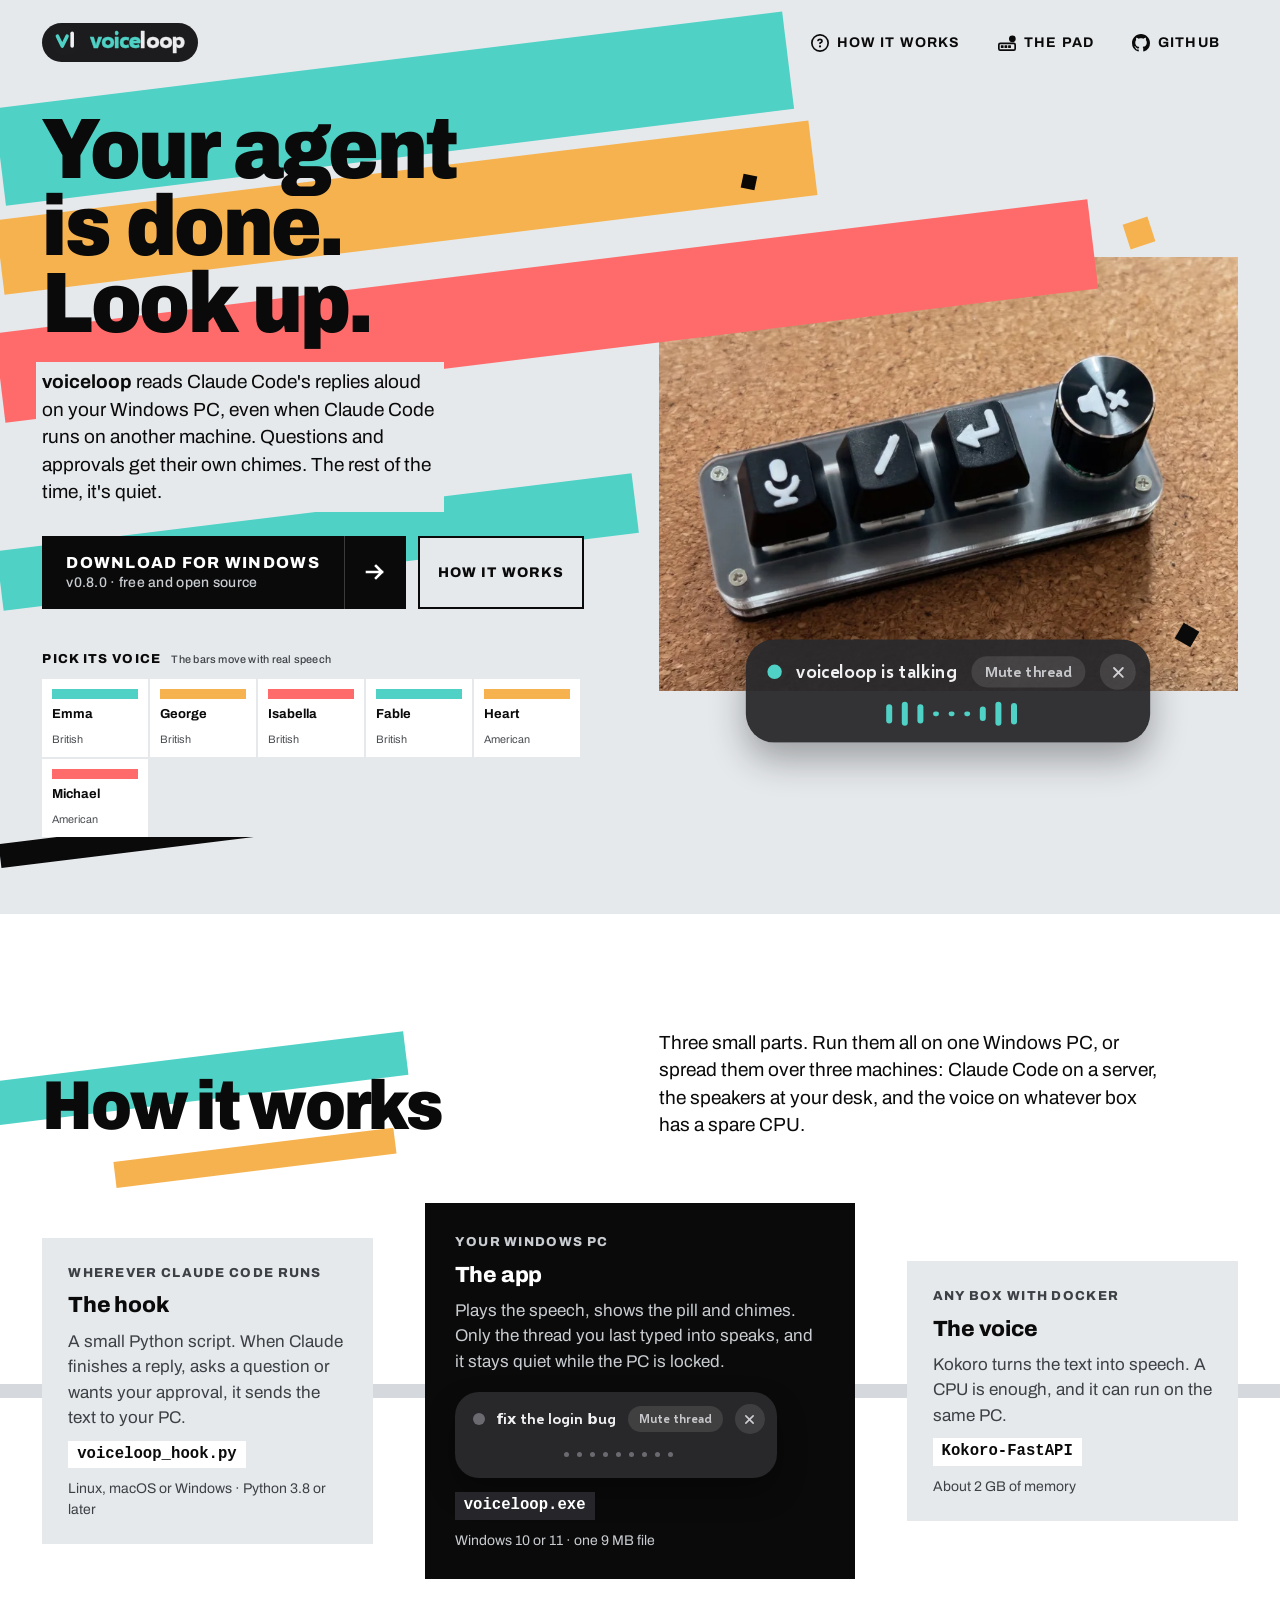
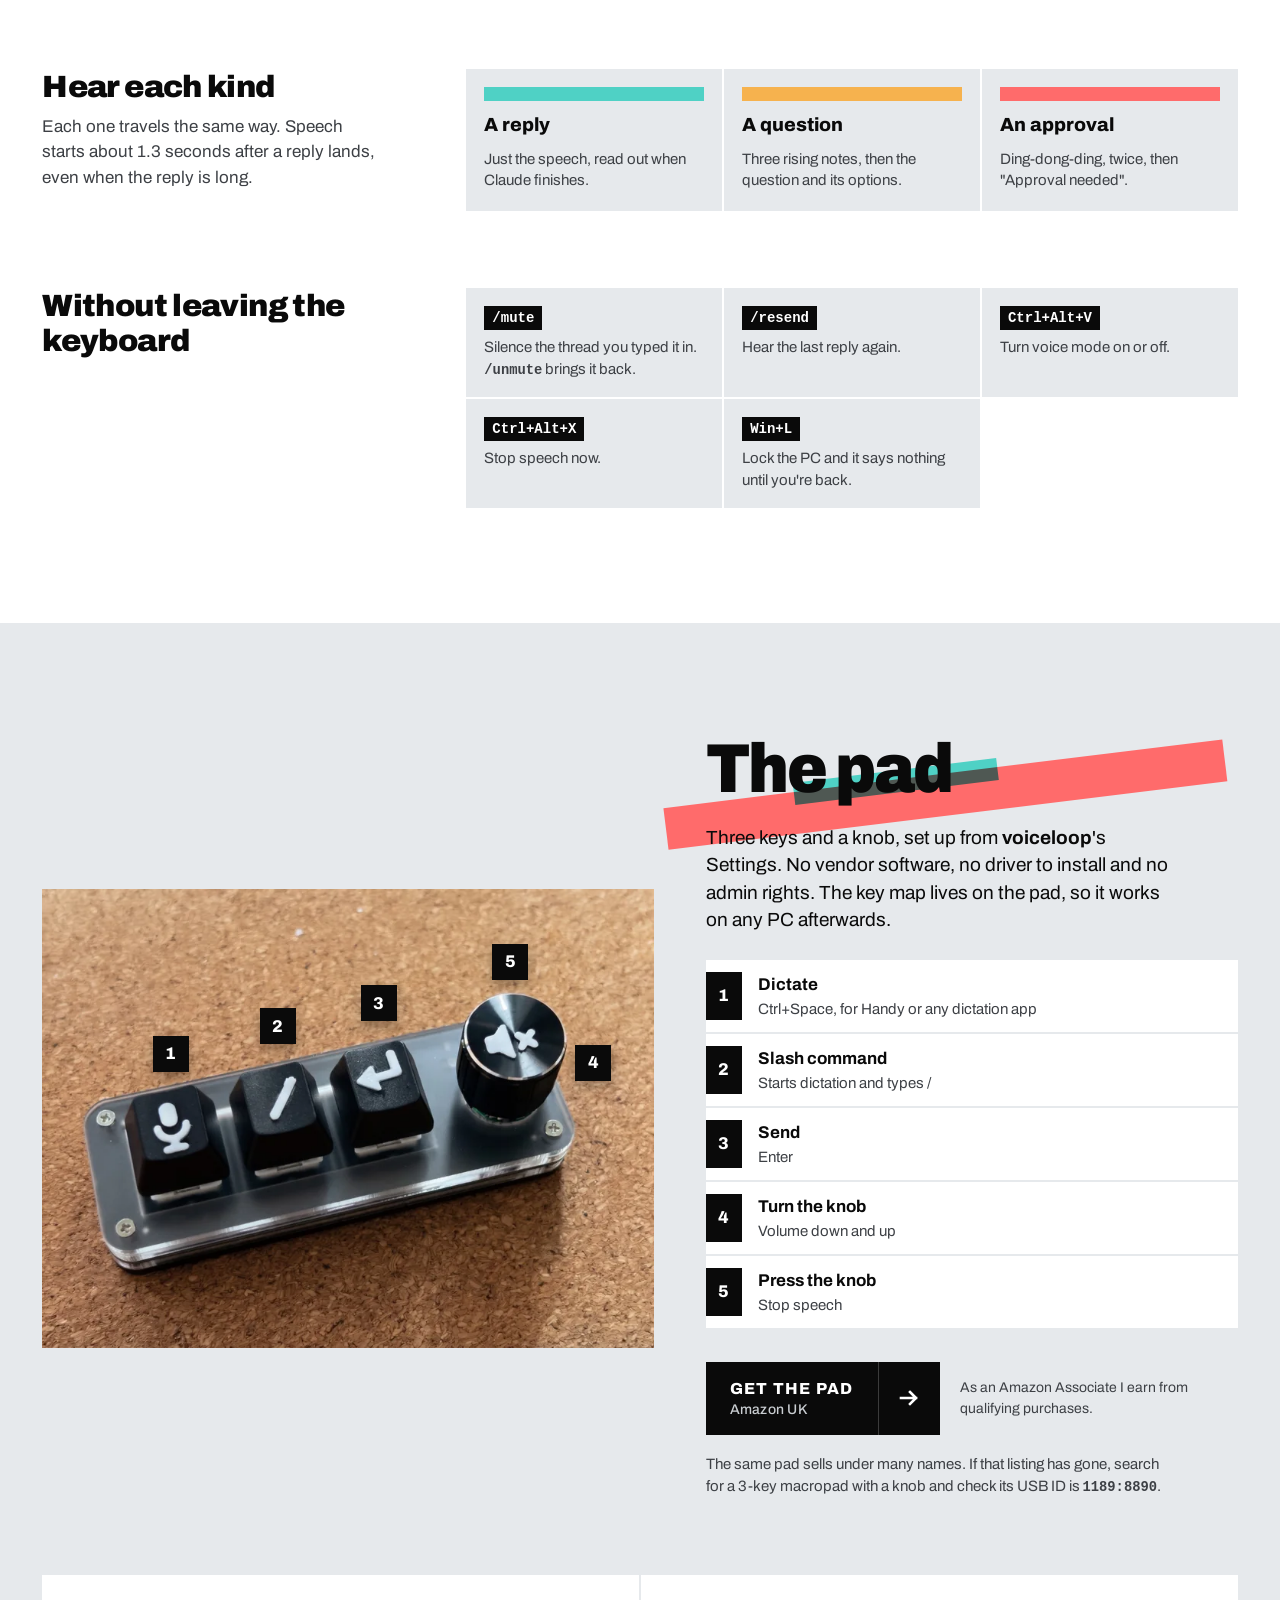
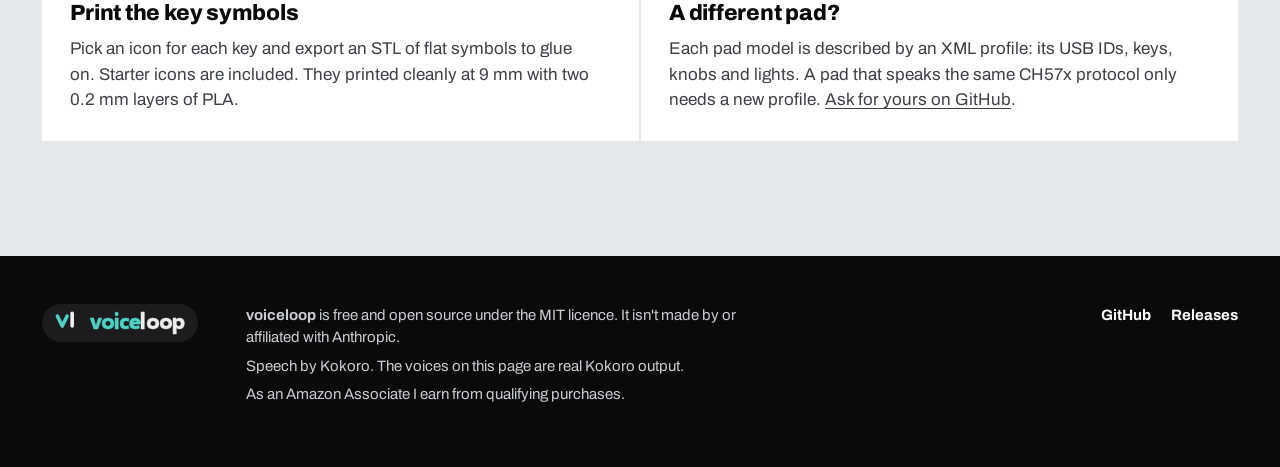
==== site/index.html @ 160e7c33 "feat(site): pill hovers and icons on the nav links Hovering a nav link turns it into the lockup's da" ====
<!doctype html>
<html lang="en-GB">
<head>
<meta charset="utf-8">
<meta name="viewport" content="width=device-width, initial-scale=1">
<title>voiceloop: hear Claude Code's replies on your Windows PC</title>
<meta name="description" content="voiceloop reads Claude Code's replies aloud on your Windows PC, even when Claude Code runs on another machine. Free and open source.">
<link rel="icon" type="image/svg+xml" href="assets/img/favicon.svg">
<link rel="preload" href="assets/fonts/archivo.woff2" as="font" type="font/woff2" crossorigin>
<link rel="stylesheet" href="assets/site.css">
</head>
<body>
<main>
  <div class="stage">
    <header class="top">
      <a class="lockup on-plate" href="#" aria-label="voiceloop home"><svg class="vl-mark" viewBox="0 0 100 100" aria-hidden="true"><circle cx="50" cy="50" r="49.5" fill="#1d1d1f"/><path d="M24 36 39.5 68 55 36" fill="none" stroke="#4fd1c5" stroke-width="11.5" stroke-linecap="round" stroke-linejoin="round"/><path d="M71.5 27V68" fill="none" stroke="#f2f2f4" stroke-width="11.5" stroke-linecap="round"/></svg><b class="vl-word">voice<span>loop</span></b></a>
      <nav aria-label="Main">
        <a href="#how" style="--hc:var(--amber)"><svg viewBox="0 0 16 16" aria-hidden="true"><path d="M0 8a8 8 0 1 1 16 0A8 8 0 0 1 0 8Zm8-6.5a6.5 6.5 0 1 0 0 13 6.5 6.5 0 0 0 0-13ZM6.92 6.085h.001a.749.749 0 1 1-1.342-.67c.169-.339.436-.701.849-.977C6.845 4.16 7.369 4 8 4a2.756 2.756 0 0 1 1.637.525c.503.377.863.965.863 1.725 0 .448-.115.83-.329 1.15-.205.307-.47.513-.692.662-.109.072-.22.138-.313.195l-.006.004a6.24 6.24 0 0 0-.26.16.952.952 0 0 0-.276.245.75.75 0 0 1-1.248-.832c.184-.264.42-.489.692-.661.103-.067.207-.132.313-.195l.007-.004c.1-.061.182-.11.258-.161a.969.969 0 0 0 .277-.245C8.96 6.514 9 6.427 9 6.25a.612.612 0 0 0-.262-.525A1.27 1.27 0 0 0 8 5.5c-.369 0-.595.09-.74.187a1.01 1.01 0 0 0-.34.398ZM9 11a1 1 0 1 1-2 0 1 1 0 0 1 2 0Z"/></svg>How it works</a>
        <a href="#pad" style="--hc:var(--coral)"><svg viewBox="0 0 16 16" aria-hidden="true"><path fill-rule="evenodd" d="M2 7.5h12a2 2 0 0 1 2 2v3.5a2 2 0 0 1-2 2H2a2 2 0 0 1-2-2V9.5a2 2 0 0 1 2-2Zm0 1.5a.5.5 0 0 0-.5.5v3.5a.5.5 0 0 0 .5.5h12a.5.5 0 0 0 .5-.5V9.5A.5.5 0 0 0 14 9Z"/><rect x="2.5" y="10" width="2.5" height="2.5" rx=".5"/><rect x="5.75" y="10" width="2.5" height="2.5" rx=".5"/><rect x="9" y="10" width="2.5" height="2.5" rx=".5"/><circle cx="12.75" cy="4.25" r="3"/></svg>The pad</a>
        <a href="https://github.com/Tombo1001/voiceloop"><svg viewBox="0 0 16 16" aria-hidden="true"><path d="M8 0c4.42 0 8 3.58 8 8a8.013 8.013 0 0 1-5.45 7.59c-.4.08-.55-.17-.55-.38 0-.27.01-1.13.01-2.2 0-.75-.25-1.23-.54-1.48 1.78-.2 3.65-.88 3.65-3.95 0-.88-.31-1.59-.82-2.15.08-.2.36-1.02-.08-2.12 0 0-.67-.22-2.2.82-.64-.18-1.32-.27-2-.27-.68 0-1.36.09-2 .27-1.53-1.03-2.2-.82-2.2-.82-.44 1.1-.16 1.92-.08 2.12-.51.56-.82 1.28-.82 2.15 0 3.06 1.86 3.75 3.64 3.95-.23.2-.44.55-.51 1.07-.46.21-1.61.55-2.33-.66-.15-.24-.6-.83-1.23-.82-.67.01-.27.38.01.53.34.19.73.9.82 1.13.16.45.68 1.31 2.69.94 0 .67.01 1.3.01 1.49 0 .21-.15.45-.55.38A7.995 7.995 0 0 1 0 8c0-4.42 3.58-8 8-8Z"/></svg>GitHub</a>
      </nav>
    </header>

    <div class="hero">
      <div class="bars" id="bars" aria-hidden="true"></div>
      <section class="copy" aria-labelledby="hero-h">
        <h1 id="hero-h"><span>Your agent</span><span>is done.</span><span>Look up.</span></h1>
        <p><b>voiceloop</b> reads Claude Code's replies aloud on your Windows PC, even when Claude Code runs on another machine. Questions and approvals get their own chimes. The rest of the time, it's quiet.</p>
        <div class="ctas">
          <a class="do" href="https://github.com/Tombo1001/voiceloop/releases/latest"><span>Download for Windows<small>v0.8.0 · free and open source</small></span><i><svg viewBox="0 0 22 22" aria-hidden="true"><path d="M3 11h15m-6-6 6 6-6 6" fill="none" stroke="#fff" stroke-width="2.6" stroke-linecap="square"/></svg></i></a>
          <a class="ghost" href="#how">How it works</a>
        </div>
        <div class="voices" role="group" aria-labelledby="voices-h"><span id="voices-h">Pick its voice<small>The bars move with real speech</small></span><div class="voice-list" id="voice-list"></div></div>
      </section>
      <figure class="shot">
        <picture>
          <source type="image/webp" srcset="assets/img/pad-800.webp 800w, assets/img/pad-1200.webp 1200w, assets/img/pad-1600.webp 1600w" sizes="(max-width: 900px) 100vw, 50vw">
          <img src="assets/img/pad-1200.jpg" srcset="assets/img/pad-800.jpg 800w, assets/img/pad-1200.jpg 1200w, assets/img/pad-1600.jpg 1600w" sizes="(max-width: 900px) 100vw, 50vw" width="1200" height="900" alt="The 3-key macropad with a knob, with 3D-printed symbols for dictate, slash command, send and mute, on a cork desk mat">
        </picture>
        <div class="vlpill" data-who="hero" role="group" aria-label="The voiceloop pill, as it shows on your screen while it speaks">
          <div class="r1"><span class="dot"></span><span class="name">voiceloop is talking</span><button class="mute" type="button">Mute thread</button><button class="x" type="button" aria-label="Stop speech"><svg viewBox="0 0 12 12" aria-hidden="true"><path d="M2 2l8 8M10 2l-8 8" fill="none" stroke="currentColor" stroke-width="1.7" stroke-linecap="round"/></svg></button></div>
          <div class="pbars" aria-hidden="true"><i></i><i></i><i></i><i></i><i></i><i></i><i></i><i></i><i></i></div>
        </div>
      </figure>
    </div>
  </div>

  <section class="sec how" id="how" aria-labelledby="how-h">
    <div class="sec-bars" aria-hidden="true"><i style="--c:var(--teal);--w:34%;--h:44px;left:-2%;top:13%"></i><i style="--c:var(--amber);--w:22%;--h:26px;left:9%;top:19%"></i></div>
    <div class="wrap">
      <header class="sec-head">
        <h2 id="how-h">How it works</h2>
        <p>Three small parts. Run them all on one Windows PC, or spread them over three machines: Claude Code on a server, the speakers at your desk, and the voice on whatever box has a spare CPU.</p>
      </header>

      <ol class="chain">
        <span class="wire" aria-hidden="true"></span>
        <li class="node">
          <span class="label where">Wherever Claude Code runs</span>
          <h3>The hook</h3>
          <p>A small Python script. When Claude finishes a reply, asks a question or wants your approval, it sends the text to your PC.</p>
          <code>voiceloop_hook.py</code>
          <span class="meta">Linux, macOS or Windows · Python 3.8 or later</span>
        </li>
        <li class="node node-main">
          <span class="label where">Your Windows PC</span>
          <h3>The app</h3>
          <p>Plays the speech, shows the pill and chimes. Only the thread you last typed into speaks, and it stays quiet while the PC is locked.</p>
          <div class="vlpill idle" data-who="how" data-idle="off" role="group" aria-label="The pill for the demo below">
            <div class="r1"><span class="dot"></span><span class="name">fix the login bug</span><button class="mute" type="button">Mute thread</button><button class="x" type="button" aria-label="Stop speech"><svg viewBox="0 0 12 12" aria-hidden="true"><path d="M2 2l8 8M10 2l-8 8" fill="none" stroke="currentColor" stroke-width="1.7" stroke-linecap="round"/></svg></button></div>
            <div class="pbars" aria-hidden="true"><i></i><i></i><i></i><i></i><i></i><i></i><i></i><i></i><i></i></div>
          </div>
          <code>voiceloop.exe</code>
          <span class="meta">Windows 10 or 11 · one 9 MB file</span>
        </li>
        <li class="node">
          <span class="label where">Any box with Docker</span>
          <h3>The voice</h3>
          <p>Kokoro turns the text into speech. A CPU is enough, and it can run on the same PC.</p>
          <code>Kokoro-FastAPI</code>
          <span class="meta">About 2 GB of memory</span>
        </li>
        <span class="packet" aria-hidden="true"></span>
      </ol>

      <div class="try">
        <div>
          <h3>Hear each kind</h3>
          <p>Each one travels the same way. Speech starts about 1.3 seconds after a reply lands, even when the reply is long.</p>
        </div>
        <div class="kinds" role="group" aria-label="Send an example">
          <button type="button" data-kind="reply" style="--c:var(--teal)"><i></i><b>A reply</b><span>Just the speech, read out when Claude finishes.</span></button>
          <button type="button" data-kind="question" style="--c:var(--amber)"><i></i><b>A question</b><span>Three rising notes, then the question and its options.</span></button>
          <button type="button" data-kind="approval" style="--c:var(--coral)"><i></i><b>An approval</b><span>Ding-dong-ding, twice, then "Approval needed".</span></button>
        </div>
      </div>

      <div class="cmds">
        <h3>Without leaving the keyboard</h3>
        <dl>
          <div><dt><code>/mute</code></dt><dd>Silence the thread you typed it in. <code>/unmute</code> brings it back.</dd></div>
          <div><dt><code>/resend</code></dt><dd>Hear the last reply again.</dd></div>
          <div><dt><kbd>Ctrl+Alt+V</kbd></dt><dd>Turn voice mode on or off.</dd></div>
          <div><dt><kbd>Ctrl+Alt+X</kbd></dt><dd>Stop speech now.</dd></div>
          <div><dt><kbd>Win+L</kbd></dt><dd>Lock the PC and it says nothing until you're back.</dd></div>
        </dl>
      </div>
    </div>
  </section>

  <section class="sec pad" id="pad" aria-labelledby="pad-h">
    <div class="sec-bars" aria-hidden="true"><i style="--c:var(--coral);--w:44%;--h:42px;left:52%;top:15%"></i><i style="--c:var(--teal);--w:16%;--h:22px;left:62%;top:13%"></i></div>
    <div class="wrap">
      <div class="pad-grid">
        <figure class="pad-shot">
          <picture>
            <source type="image/webp" srcset="assets/img/pad-800.webp 800w, assets/img/pad-1200.webp 1200w, assets/img/pad-1600.webp 1600w" sizes="(max-width: 900px) 100vw, 55vw">
            <img src="assets/img/pad-1200.jpg" srcset="assets/img/pad-800.jpg 800w, assets/img/pad-1200.jpg 1200w, assets/img/pad-1600.jpg 1600w" sizes="(max-width: 900px) 100vw, 55vw" width="1200" height="900" loading="lazy" alt="The macropad: a dictate key, a slash key, a send key and a knob">
          </picture>
          <span class="pin" data-k="1" style="--x:21%;--y:36%" aria-hidden="true">1</span>
          <span class="pin" data-k="2" style="--x:38.5%;--y:30%" aria-hidden="true">2</span>
          <span class="pin" data-k="3" style="--x:55%;--y:25%" aria-hidden="true">3</span>
          <span class="pin" data-k="4" style="--x:90%;--y:38%" aria-hidden="true">4</span>
          <span class="pin" data-k="5" style="--x:76.5%;--y:16%" aria-hidden="true">5</span>
        </figure>
        <div class="pad-copy">
          <h2 id="pad-h">The pad</h2>
          <p class="lead">Three keys and a knob, set up from <b>voiceloop</b>'s Settings. No vendor software, no driver to install and no admin rights. The key map lives on the pad, so it works on any PC afterwards.</p>
          <ol class="keys">
            <li data-k="1" tabindex="0"><span>1</span><div><b>Dictate</b><small>Ctrl+Space, for Handy or any dictation app</small></div></li>
            <li data-k="2" tabindex="0"><span>2</span><div><b>Slash command</b><small>Starts dictation and types /</small></div></li>
            <li data-k="3" tabindex="0"><span>3</span><div><b>Send</b><small>Enter</small></div></li>
            <li data-k="4" tabindex="0"><span>4</span><div><b>Turn the knob</b><small>Volume down and up</small></div></li>
            <li data-k="5" tabindex="0"><span>5</span><div><b>Press the knob</b><small>Stop speech</small></div></li>
          </ol>
          <div class="buy">
            <a class="do" href="https://link.amazon/B0bSXFqie" rel="sponsored noopener"><span>Get the pad<small>Amazon UK</small></span><i><svg viewBox="0 0 22 22" aria-hidden="true"><path d="M3 11h15m-6-6 6 6-6 6" fill="none" stroke="#fff" stroke-width="2.6" stroke-linecap="square"/></svg></i></a>
            <p class="disclose">As an Amazon Associate I earn from qualifying purchases.</p>
          </div>
          <p class="pad-notes">The same pad sells under many names. If that listing has gone, search for a 3-key macropad with a knob and check its USB ID is <code>1189:8890</code>.</p>
        </div>
      </div>
      <div class="pad-more">
        <div>
          <h3>Print the key symbols</h3>
          <p>Pick an icon for each key and export an STL of flat symbols to glue on. Starter icons are included. They printed cleanly at 9 mm with two 0.2 mm layers of PLA.</p>
        </div>
        <div>
          <h3>A different pad?</h3>
          <p>Each pad model is described by an XML profile: its USB IDs, keys, knobs and lights. A pad that speaks the same CH57x protocol only needs a new profile. <a href="https://github.com/Tombo1001/voiceloop/issues/new?template=pad-support.yml">Ask for yours on GitHub</a>.</p>
        </div>
      </div>
    </div>
  </section>
</main>

<footer class="foot">
  <div class="wrap">
    <a class="lockup on-plate" href="#" aria-label="voiceloop home"><svg class="vl-mark" viewBox="0 0 100 100" aria-hidden="true"><circle cx="50" cy="50" r="49.5" fill="#1d1d1f"/><path d="M24 36 39.5 68 55 36" fill="none" stroke="#4fd1c5" stroke-width="11.5" stroke-linecap="round" stroke-linejoin="round"/><path d="M71.5 27V68" fill="none" stroke="#f2f2f4" stroke-width="11.5" stroke-linecap="round"/></svg><b class="vl-word">voice<span>loop</span></b></a>
    <div>
      <p><b>voiceloop</b> is free and open source under the MIT licence. It isn't made by or affiliated with Anthropic.</p>
      <p>Speech by Kokoro. The voices on this page are real Kokoro output.</p>
      <p>As an Amazon Associate I earn from qualifying purchases.</p>
    </div>
    <nav aria-label="Footer"><a href="https://github.com/Tombo1001/voiceloop">GitHub</a><a href="https://github.com/Tombo1001/voiceloop/releases">Releases</a></nav>
  </div>
</footer>
<script src="assets/site.js"></script>
</body>
</html>
---- site/assets/site.css ----
/* voiceloop.dev. One world: the pill's speech bars, blown up over real desk photography. */

@font-face { font-family: "Archivo"; src: url(fonts/archivo.woff2) format("woff2"); font-weight: 100 900; font-stretch: 62% 125%; font-display: swap; }
/* Renamed subsets of Microsoft's Selawik (SIL OFL 1.1), standing in for the app's Segoe UI. */
@font-face { font-family: "VL Wordmark"; src: url(fonts/vl-wordmark.woff2) format("woff2"); font-weight: 700; font-display: block; }
@font-face { font-family: "VL Pill"; src: url(fonts/vl-pill.woff2) format("woff2"); font-weight: 600; font-display: block; }

:root {
  --grey: #e6e9ec; --grey-d: #d5d9de; --ink: #0a0a0a; --ink-2: #3d4045; --white: #fff;
  --teal: #4fd1c5; --amber: #f6b24e; --coral: #ff6b6b;
  --gutter: clamp(16px, 3.3vw, 48px); --max: 1680px;
}
* { box-sizing: border-box; }
html { background: var(--grey); scroll-behavior: smooth; }
@media (prefers-reduced-motion: reduce) { html { scroll-behavior: auto; } }
body { margin: 0; color: var(--ink); font: 400 17px/1.5 "Archivo", system-ui, sans-serif; overflow-x: hidden; }
::selection { background: var(--teal); color: var(--ink); }
:focus-visible { outline: 3px solid var(--ink); outline-offset: 3px; }
a { color: inherit; text-underline-offset: .2em; }
b, strong { font-weight: 700; }
code, kbd { font: 600 .92em/1 ui-monospace, "Cascadia Mono", "SF Mono", Consolas, monospace; }
.wrap { width: 100%; max-width: var(--max); margin: 0 auto; padding: 0 var(--gutter); }
.sr { position: absolute; width: 1px; height: 1px; overflow: hidden; clip: rect(0 0 0 0); white-space: nowrap; }

/* The app's lockup: dark vl badge, "voice" in teal, "loop" in light grey */
.lockup { --lk: 27px; display: inline-flex; align-items: center; gap: .37em; text-decoration: none; white-space: nowrap;
  font: 700 var(--lk)/1 "VL Wordmark", "Segoe UI Variable Display", "Segoe UI", sans-serif; letter-spacing: -0.037em;
  color: #4fd1c5; -webkit-text-stroke: .018em currentColor; }
.lockup .vl-mark { width: 1.41em; height: 1.41em; flex: none; }
.lockup .vl-word span { color: #ececee; }
/* Padding set from the measured ink: the badge circle vanishes on the pill. */
.lockup.on-plate { padding: .06em .64em .28em .37em; border-radius: 999px; background: #1c1c1e; }

/* Buttons: a hard black block for the main action, an outline block for the rest */
.do { display: inline-flex; align-items: stretch; text-decoration: none; background: var(--ink); color: var(--white); }
.do span { padding: 18px 24px; font-weight: 800; font-size: 16px; letter-spacing: .08em; text-transform: uppercase; line-height: 1.1; }
.do span small { display: block; margin-top: 4px; font-weight: 500; letter-spacing: .02em; text-transform: none; font-size: 14px; color: #c9cdd1; }
.do i { width: 62px; display: grid; place-items: center; border-left: 1px solid #ffffff33; transition: background .15s; }
.do i svg { width: 22px; height: 22px; }
.do:hover i { background: var(--teal); }
.do:hover i svg path { stroke: var(--ink); }
.ghost { display: inline-flex; align-items: center; padding: 0 18px; border: 2px solid var(--ink); text-decoration: none; font-weight: 800; font-size: 14px; letter-spacing: .08em; text-transform: uppercase; background: var(--grey); }
.ghost:hover { background: var(--ink); color: var(--white); }

/* Header */
.stage { position: relative; overflow: hidden; isolation: isolate; min-height: 100svh; display: flex; flex-direction: column; padding-bottom: clamp(48px, 6vw, 96px); }
.top { position: relative; z-index: 5; display: flex; align-items: center; justify-content: space-between; width: 100%; max-width: var(--max); margin: 0 auto; padding: 22px var(--gutter); }
.top .lockup { --lk: 22px; }
.top nav { display: flex; gap: 2px; }
.top nav a { display: inline-flex; align-items: center; gap: 8px; padding: 10px 18px; border-radius: 999px; text-decoration: none; font-size: 14px; font-weight: 700; letter-spacing: .08em; text-transform: uppercase; transition: background .15s, color .15s; }
.top nav a svg { width: 18px; height: 18px; fill: currentColor; }
/* Hover and focus take the lockup pill: the app's dark surface with the teal of "voice". */
.top nav a:hover, .top nav a:focus-visible { background: #1c1c1e; color: var(--hc, var(--teal)); outline: none; }

/* Hero: one box; the bars are placed in percentages of it */
.hero { position: relative; display: grid; grid-template-columns: minmax(0, 1fr) minmax(0, 1fr); align-items: center; gap: clamp(24px, 3vw, 56px);
  width: 100%; max-width: var(--max); margin: auto; padding: clamp(8px, 2vw, 32px) var(--gutter) 0; }
.bars { --to: 0%; --tk: 1; --hk: 1; position: absolute; z-index: 2; top: 0; bottom: 0; left: calc((100% - 100vw) / 2); right: 0; pointer-events: none; }
.bar { position: absolute; left: 0; top: calc(var(--to) + var(--t) * var(--tk)); height: calc(var(--h) * var(--hk)); width: var(--w); background: var(--c);
  mix-blend-mode: multiply; transform-origin: 0 50%; transform: rotate(var(--r)) scaleX(var(--s, 1)); transition: transform .09s linear; }
.mark { position: absolute; background: var(--c); width: var(--w); height: var(--h); transform: rotate(var(--r)); mix-blend-mode: multiply; transition: transform .6s cubic-bezier(.2, .8, .2, 1); }
.copy { position: relative; z-index: 4; }
h1 { margin: 0 0 26px; font-weight: 900; font-size: clamp(56px, 6.7vw, 96px); line-height: .9; letter-spacing: -0.03em; word-spacing: .06em; font-stretch: 88%; text-wrap: balance; }
h1 span { display: block; }
.copy > p { max-width: 36ch; margin: 0 0 30px; font-size: 19px; line-height: 1.45; background: var(--grey); box-shadow: 0 0 0 6px var(--grey); }
.ctas { display: flex; gap: 12px; flex-wrap: wrap; }
.voices { margin-top: 36px; }
.voices > span { display: inline-block; margin-bottom: 10px; font-size: 13px; font-weight: 800; letter-spacing: .1em; text-transform: uppercase; background: var(--grey); box-shadow: 0 0 0 5px var(--grey); }
.voices > span small { margin-left: 10px; font-weight: 500; letter-spacing: .02em; text-transform: none; color: var(--ink-2); }
.voice-list { display: flex; flex-wrap: wrap; gap: 2px; width: fit-content; background: var(--grey); }
.voice-list button { all: unset; cursor: pointer; display: grid; gap: 6px; width: 86px; padding: 10px; background: var(--white); font-size: 13px; font-weight: 700; }
.voice-list button i { height: 10px; background: var(--c); }
.voice-list button small { font-weight: 400; color: #4a4d52; }
.voice-list button[aria-pressed="true"] { background: var(--ink); color: var(--white); }
.voice-list button[aria-pressed="true"] small { color: #c9cdd1; }
.voice-list button:focus-visible { outline: 3px solid var(--ink); }
.shot { position: relative; margin: 0; }
.shot img { position: relative; z-index: 1; display: block; width: 100%; height: auto; aspect-ratio: 4 / 3; object-fit: cover; }

/* The on-screen pill, ported from the Settings preview (listener/ui.html .pill.two) */
.vlpill { --pc: var(--teal); --ps: 1.2; display: flex; flex-direction: column; width: max-content; height: 86px; padding: 0 12px 0 18px; border-radius: 24px;
  background: rgba(42, 42, 44, .95); box-shadow: 0 14px 30px rgba(0, 0, 0, .32); font-family: "VL Pill", "Segoe UI", system-ui, sans-serif; }
.shot .vlpill { position: absolute; z-index: 6; left: 50%; bottom: 0; transform: translate(-50%, 50%) scale(var(--ps)); }
.vlpill .r1 { display: flex; align-items: center; height: 54px; gap: 12px; }
.vlpill .dot { width: 12px; height: 12px; flex: none; border-radius: 50%; background: var(--pc); transition: background .2s; }
.vlpill .name { color: #f0f0f2; font-weight: 600; font-size: 14.5px; white-space: nowrap; }
.vlpill .mute { all: unset; cursor: pointer; flex: none; height: 26px; padding: 0 11px; border-radius: 99px; background: rgba(255, 255, 255, .11); color: #c8c8cc; font: 600 12px/26px "VL Pill", "Segoe UI", system-ui, sans-serif; }
.vlpill .x { all: unset; cursor: pointer; flex: none; width: 30px; height: 30px; border-radius: 50%; background: rgba(255, 255, 255, .11); color: #d0d0d4; display: grid; place-items: center; }
.vlpill .x svg { width: 11px; height: 11px; }
.vlpill .mute:hover, .vlpill .x:hover { background: rgba(255, 255, 255, .2); }
.vlpill .mute:focus-visible, .vlpill .x:focus-visible { outline: 2px solid var(--teal); outline-offset: 2px; }
.vlpill .pbars { display: flex; gap: 8.5px; align-items: center; justify-content: center; height: 28px; margin-top: -6px; }
.vlpill .pbars i { width: 4.5px; height: 4.5px; border-radius: 9px; background: var(--pc); transition: background .2s; }
.vlpill.muted .dot, .vlpill.muted .pbars i { background: #6a6a70; }

/* Section heads */
.sec { position: relative; overflow: hidden; isolation: isolate; padding: clamp(72px, 9vw, 140px) 0; }
.sec-head { display: grid; grid-template-columns: minmax(0, 1fr) minmax(0, 1fr); gap: clamp(24px, 3vw, 56px); align-items: end; margin-bottom: clamp(40px, 5vw, 72px); }
h2 { margin: 0; font-weight: 900; font-size: clamp(44px, 5.4vw, 80px); line-height: .92; letter-spacing: -0.03em; font-stretch: 88%; text-wrap: balance; }
.sec-head p { margin: 0; max-width: 46ch; font-size: 19px; line-height: 1.45; }
h3 { margin: 0; font-weight: 800; font-size: 22px; line-height: 1.15; letter-spacing: -0.01em; }
.label { font-size: 13px; font-weight: 800; letter-spacing: .1em; text-transform: uppercase; }
.sec-bars { position: absolute; inset: 0; z-index: -1; pointer-events: none; }
.sec-bars i { position: absolute; height: var(--h); width: var(--w); background: var(--c); mix-blend-mode: multiply; transform: rotate(-7deg); transform-origin: 0 50%; }

/* How it works */
.how { background: var(--white); }
.chain { position: relative; list-style: none; margin: 0; padding: 0; display: grid; grid-template-columns: minmax(0, 1fr) minmax(0, 1.3fr) minmax(0, 1fr); gap: clamp(28px, 4vw, 72px); align-items: center; }
.wire { position: absolute; z-index: 0; left: -100vw; right: -100vw; top: 50%; height: 14px; margin-top: -7px; background: var(--grey-d); }
.packet { position: absolute; z-index: 0; left: 0; top: 0; width: 64px; height: 14px; margin: -7px 0 0 -32px; background: var(--c, var(--teal)); opacity: 0; pointer-events: none; }
.node { position: relative; z-index: 1; display: flex; flex-direction: column; gap: 10px; padding: 26px 26px 24px; background: var(--grey); transition: box-shadow .25s, transform .25s cubic-bezier(.2, .8, .2, 1); }
.node p { margin: 0; color: var(--ink-2); }
.node .where { color: var(--ink-2); }
.node code { align-self: flex-start; padding: 6px 9px; background: var(--white); }
.node .meta { font-size: 14px; color: var(--ink-2); }
.node.lit { box-shadow: inset 0 -8px 0 var(--c, var(--teal)); }
.node-main { padding: 30px 30px 28px; background: var(--ink); color: var(--white); }
.node-main p, .node-main .where, .node-main .meta { color: #c9cdd1; }
.node-main code { background: #26262a; color: var(--white); }
.node-main .vlpill { --ps: 1; margin: 8px 0 4px; }
/* Waiting for the demo: the dot and bars go grey, as on a muted pill; the text stays readable. */
.node-main .vlpill.idle .dot, .node-main .vlpill.idle .pbars i { background: #6a6a70; }

.try { display: grid; grid-template-columns: minmax(0, 1fr) minmax(0, 2fr); gap: clamp(24px, 3vw, 56px); margin-top: clamp(56px, 7vw, 100px); align-items: start; }
.try h3 { font-size: clamp(26px, 2.4vw, 34px); font-weight: 900; letter-spacing: -0.02em; }
.try > div > p { margin: 10px 0 0; max-width: 34ch; color: var(--ink-2); }
.kinds { display: grid; grid-template-columns: repeat(3, minmax(0, 1fr)); gap: 2px; background: var(--white); }
.kinds button { all: unset; cursor: pointer; display: flex; flex-direction: column; gap: 10px; padding: 18px 18px 20px; background: var(--grey); transition: background .15s; }
.kinds button i { height: 14px; background: var(--c); }
.kinds button b { font-size: 19px; font-weight: 800; }
.kinds button span { font-size: 15px; color: var(--ink-2); line-height: 1.4; }
.kinds button:hover { background: var(--grey-d); }
.kinds button[aria-pressed="true"] { background: var(--ink); color: var(--white); }
.kinds button[aria-pressed="true"] span { color: #c9cdd1; }
.kinds button:focus-visible { outline: 3px solid var(--ink); outline-offset: -3px; }

.cmds { display: grid; grid-template-columns: minmax(0, 1fr) minmax(0, 2fr); gap: clamp(24px, 3vw, 56px); margin-top: clamp(48px, 6vw, 88px); align-items: start; }
.cmds h3 { font-size: clamp(26px, 2.4vw, 34px); font-weight: 900; letter-spacing: -0.02em; }
.cmds dl { margin: 0; display: grid; grid-template-columns: repeat(auto-fill, minmax(220px, 1fr)); gap: 2px; background: var(--white); }
.cmds dl div { padding: 16px 18px; background: var(--grey); }
.cmds dt { margin-bottom: 6px; }
.cmds dt kbd, .cmds dt code { display: inline-block; padding: 5px 8px; background: var(--ink); color: var(--white); font-size: 14px; }
.cmds dd { margin: 0; color: var(--ink-2); font-size: 15px; }

/* The pad */
.pad { background: var(--grey); }
.pad-grid { display: grid; grid-template-columns: minmax(0, 1.15fr) minmax(0, 1fr); gap: clamp(32px, 4vw, 72px); align-items: center; }
.pad-shot { position: relative; margin: 0; }
.pad-shot img { display: block; width: 100%; height: auto; aspect-ratio: 4 / 3; }
.pin { position: absolute; z-index: 2; left: var(--x); top: var(--y); width: 36px; height: 36px; margin: -18px 0 0 -18px; display: grid; place-items: center; background: var(--ink); color: var(--white); font-weight: 800; font-size: 17px; box-shadow: 0 6px 14px rgba(0, 0, 0, .3); transition: transform .2s cubic-bezier(.2, .8, .2, 1), background .2s; }
.pin.on { background: var(--teal); color: var(--ink); transform: scale(1.18); }
.pad-copy h2 { margin-bottom: 22px; }
.pad-copy .lead { margin: 0 0 26px; max-width: 42ch; font-size: 19px; line-height: 1.45; }
.keys { list-style: none; margin: 0 0 34px; padding: 0; display: grid; gap: 2px; background: var(--grey); }
.keys li { display: grid; grid-template-columns: 36px minmax(0, 1fr); gap: 16px; align-items: center; padding: 12px 14px 12px 0; background: var(--white); cursor: default; }
.keys li > span { display: grid; place-items: center; height: 100%; min-height: 48px; background: var(--ink); color: var(--white); font-weight: 800; font-size: 17px; }
.keys li b { display: block; font-size: 17px; }
.keys li small { display: block; font-size: 15px; color: var(--ink-2); }
.keys li.on > span { background: var(--teal); color: var(--ink); }
.buy { display: flex; flex-wrap: wrap; align-items: center; gap: 12px 20px; }
.disclose { margin: 0; font-size: 14px; color: var(--ink-2); max-width: 30ch; }
.pad-notes { margin: 18px 0 0; font-size: 15px; color: var(--ink-2); max-width: 52ch; }
.pad-more { display: grid; grid-template-columns: minmax(0, 1fr) minmax(0, 1fr); gap: 2px; margin-top: clamp(48px, 6vw, 88px); background: var(--grey); }
.pad-more div { padding: 26px 28px 28px; background: var(--white); }
.pad-more h3 { margin-bottom: 10px; }
.pad-more p { margin: 0; color: var(--ink-2); max-width: 52ch; }

/* Footer */
.foot { padding: 48px 0 56px; background: var(--ink); color: #c9cdd1; font-size: 15px; }
.foot .wrap { display: grid; grid-template-columns: auto minmax(0, 1fr) auto; gap: 24px 48px; align-items: start; }
.foot .lockup { --lk: 22px; justify-self: start; }
.foot p { margin: 0 0 6px; max-width: 60ch; }
.foot nav { display: flex; gap: 20px; }
.foot nav a { color: var(--white); font-weight: 700; text-decoration: none; }
.foot nav a:hover { text-decoration: underline; }

@media (prefers-reduced-motion: reduce) { .bar, .mark, .node, .pin { transition: none; } }
@media (max-width: 900px) {
  .top { flex-wrap: wrap; gap: 8px; }
  .top nav a { padding: 8px 10px; font-size: 12px; }
  .hero { grid-template-columns: minmax(0, 1fr); }
  .shot { order: -1; margin-bottom: 44px; }
  .shot .vlpill { --ps: .92; }
  .bars { --to: 24%; --tk: .55; --hk: .45; }
  .sec-head, .try, .cmds, .pad-grid, .pad-more { grid-template-columns: minmax(0, 1fr); }
  .chain { grid-template-columns: minmax(0, 1fr); gap: 22px; }
  .wire { left: 24px; right: auto; top: -40px; bottom: -40px; width: 10px; height: auto; margin: 0; }
  .packet { width: 10px; height: 44px; margin: -22px 0 0 -5px; }
  .kinds { grid-template-columns: minmax(0, 1fr); }
  .foot .wrap { grid-template-columns: minmax(0, 1fr); }
}
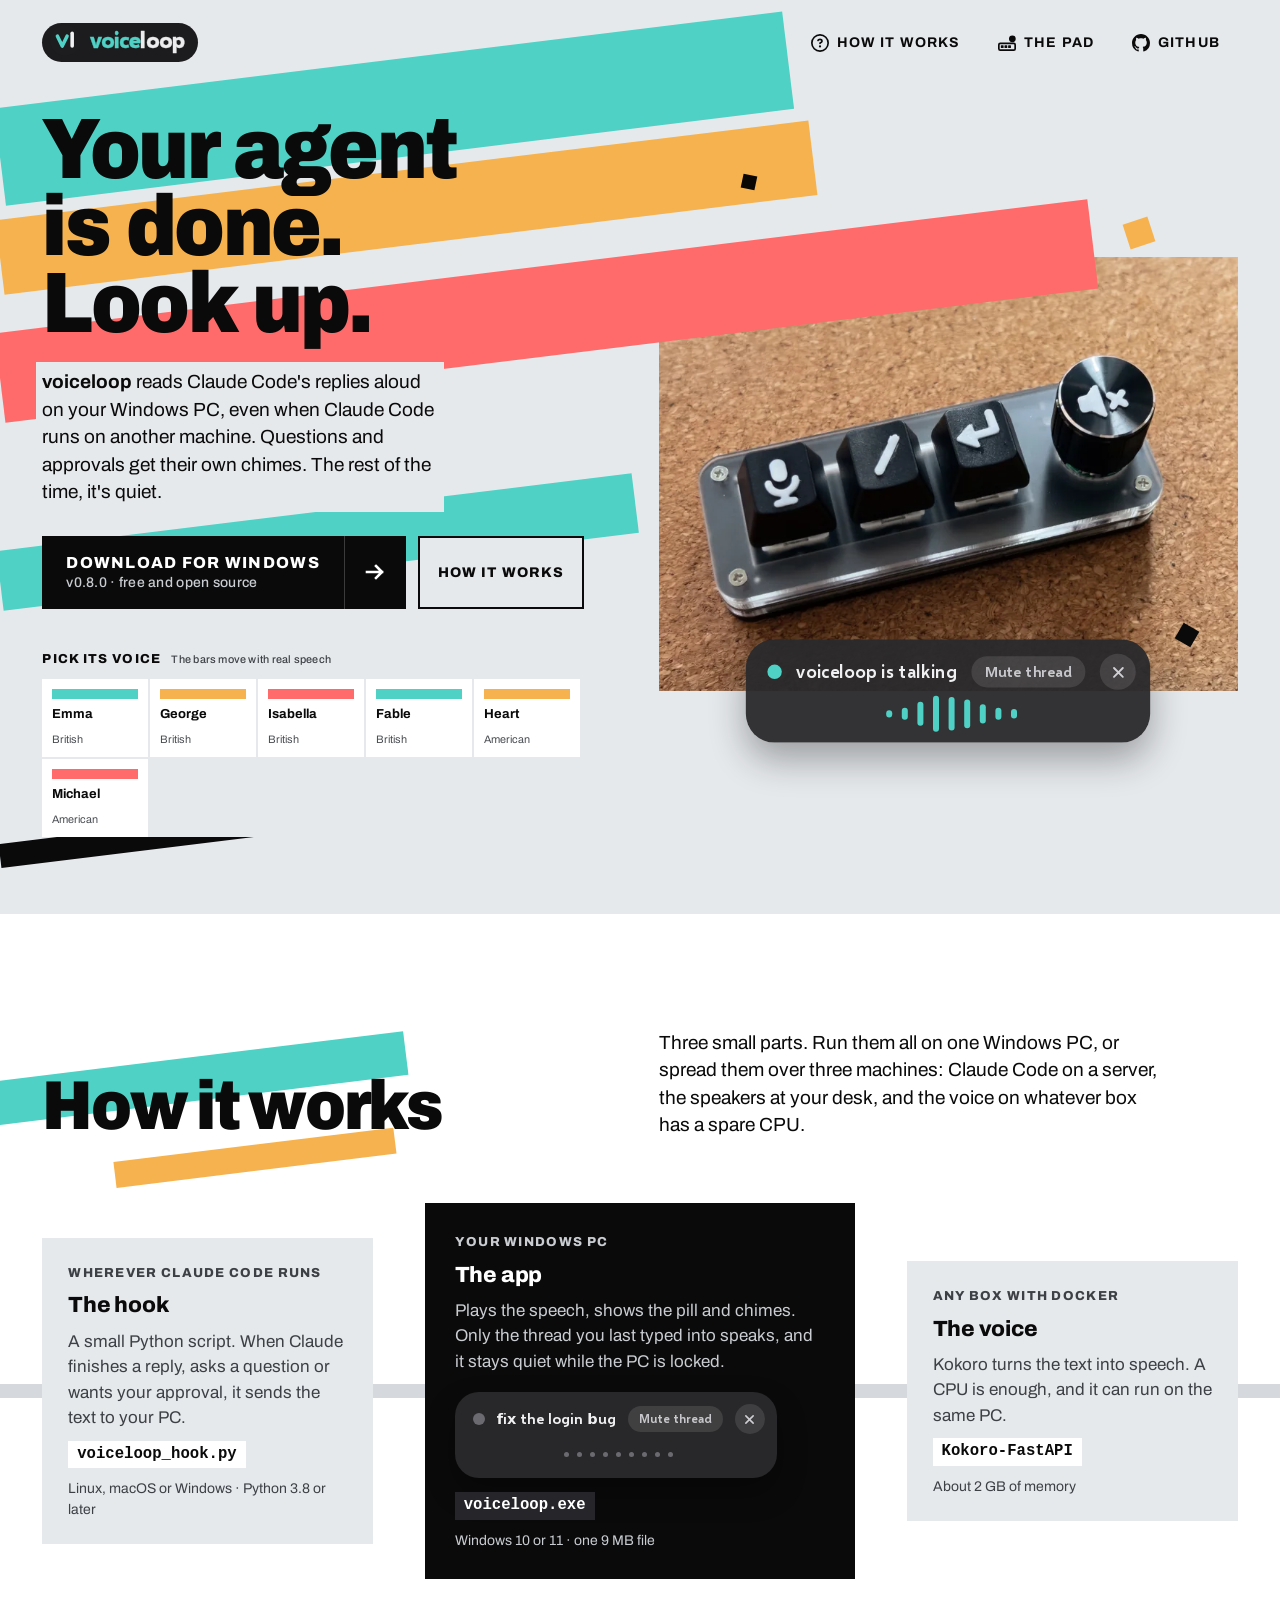
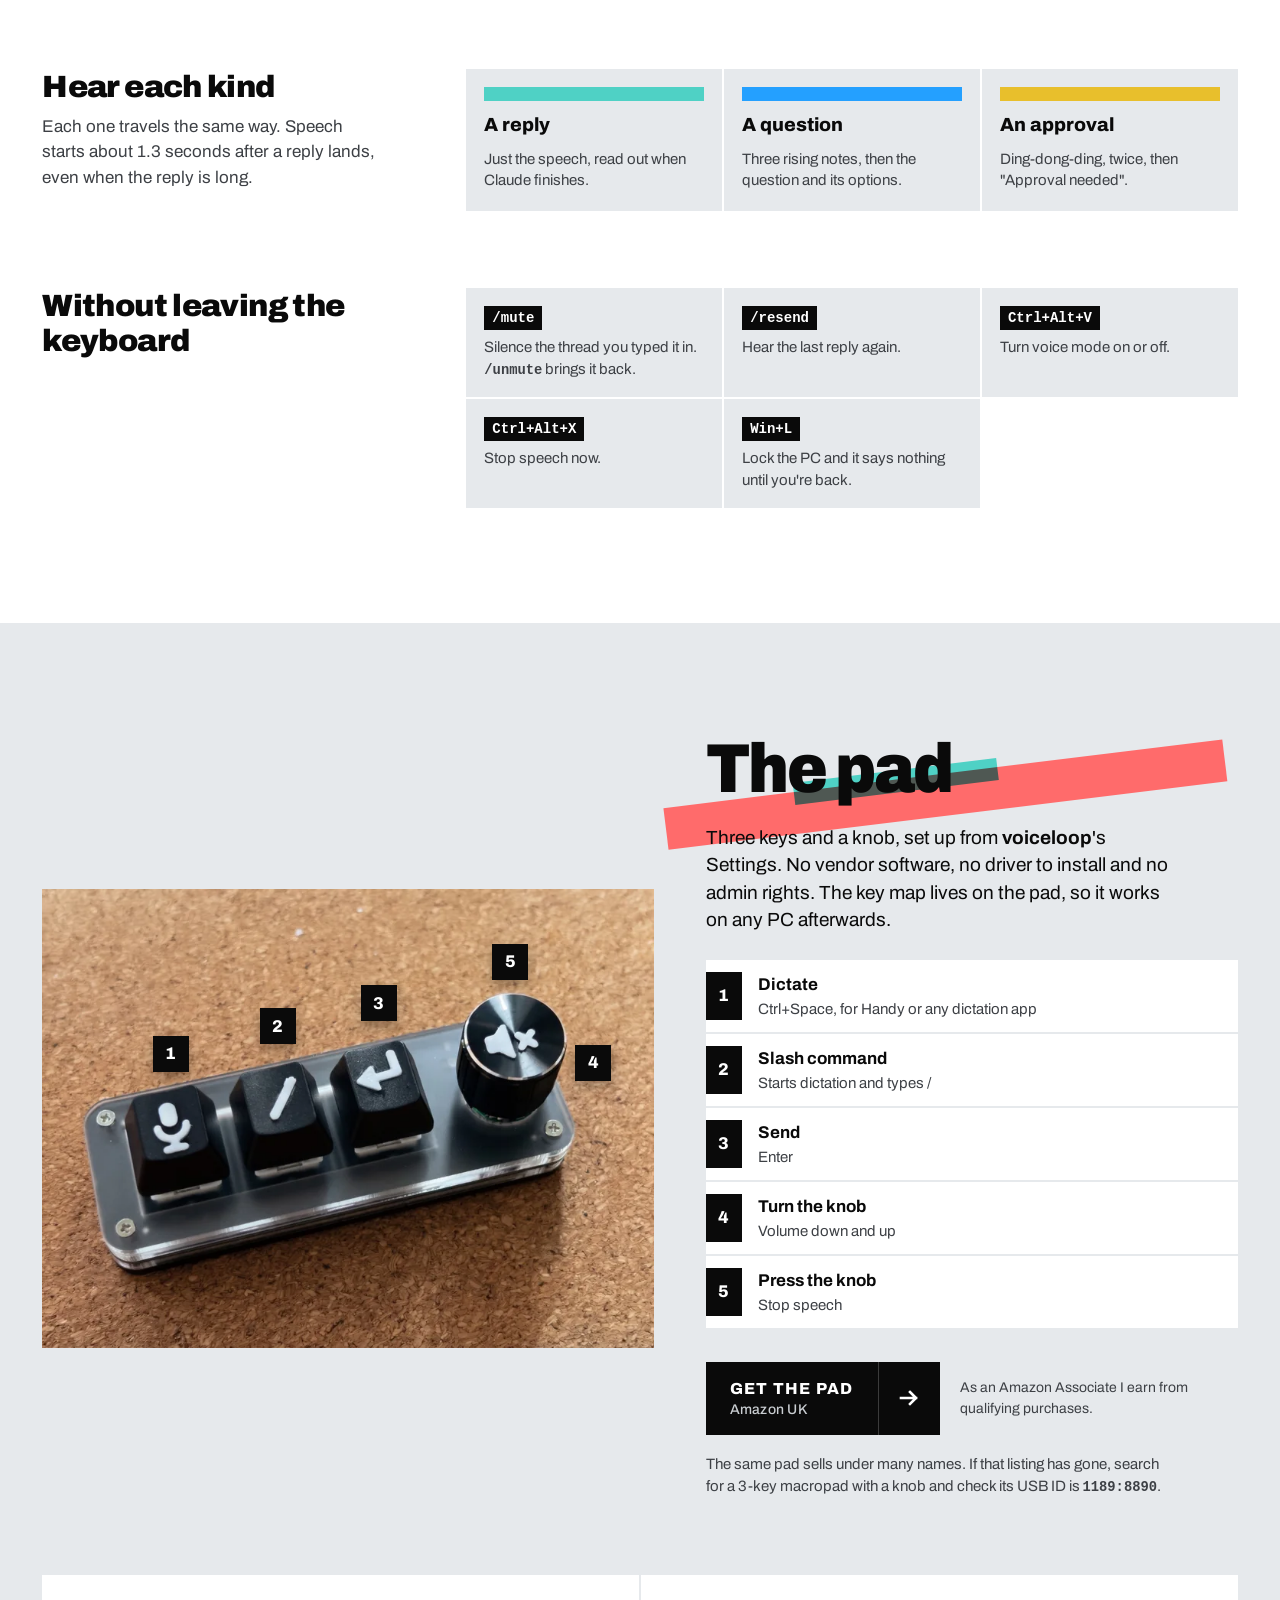
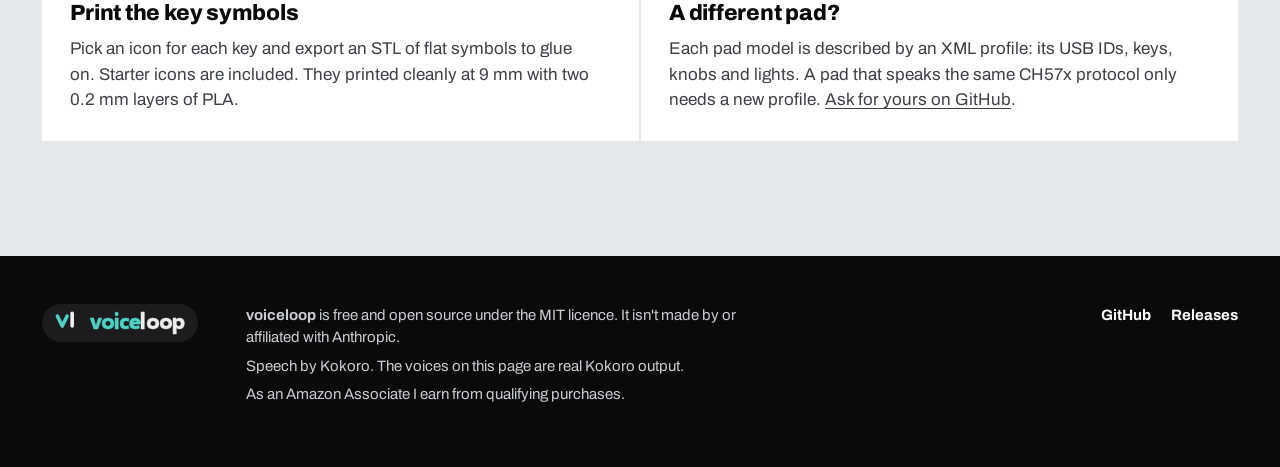
==== commit c58f5c61: "feat(site): use the app's question and approval colours in How it works Question is #24a0ff and appr" ====
--- a/site/index.html
+++ b/site/index.html
@@ -89,9 +89,9 @@
           <p>Each one travels the same way. Speech starts about 1.3 seconds after a reply lands, even when the reply is long.</p>
         </div>
         <div class="kinds" role="group" aria-label="Send an example">
-          <button type="button" data-kind="reply" style="--c:var(--teal)"><i></i><b>A reply</b><span>Just the speech, read out when Claude finishes.</span></button>
-          <button type="button" data-kind="question" style="--c:var(--amber)"><i></i><b>A question</b><span>Three rising notes, then the question and its options.</span></button>
-          <button type="button" data-kind="approval" style="--c:var(--coral)"><i></i><b>An approval</b><span>Ding-dong-ding, twice, then "Approval needed".</span></button>
+          <button type="button" data-kind="reply" style="--c:var(--speech)"><i></i><b>A reply</b><span>Just the speech, read out when Claude finishes.</span></button>
+          <button type="button" data-kind="question" style="--c:var(--question)"><i></i><b>A question</b><span>Three rising notes, then the question and its options.</span></button>
+          <button type="button" data-kind="approval" style="--c:var(--approval)"><i></i><b>An approval</b><span>Ding-dong-ding, twice, then "Approval needed".</span></button>
         </div>
       </div>
 
--- a/site/assets/site.css
+++ b/site/assets/site.css
@@ -8,6 +8,8 @@
 :root {
   --grey: #e6e9ec; --grey-d: #d5d9de; --ink: #0a0a0a; --ink-2: #3d4045; --white: #fff;
   --teal: #4fd1c5; --amber: #f6b24e; --coral: #ff6b6b;
+  /* Event colours in How it works, as Tom has them set in the app (2026-11-10) */
+  --speech: var(--teal); --question: #24a0ff; --approval: #e8bf2c;
   --gutter: clamp(16px, 3.3vw, 48px); --max: 1680px;
 }
 * { box-sizing: border-box; }
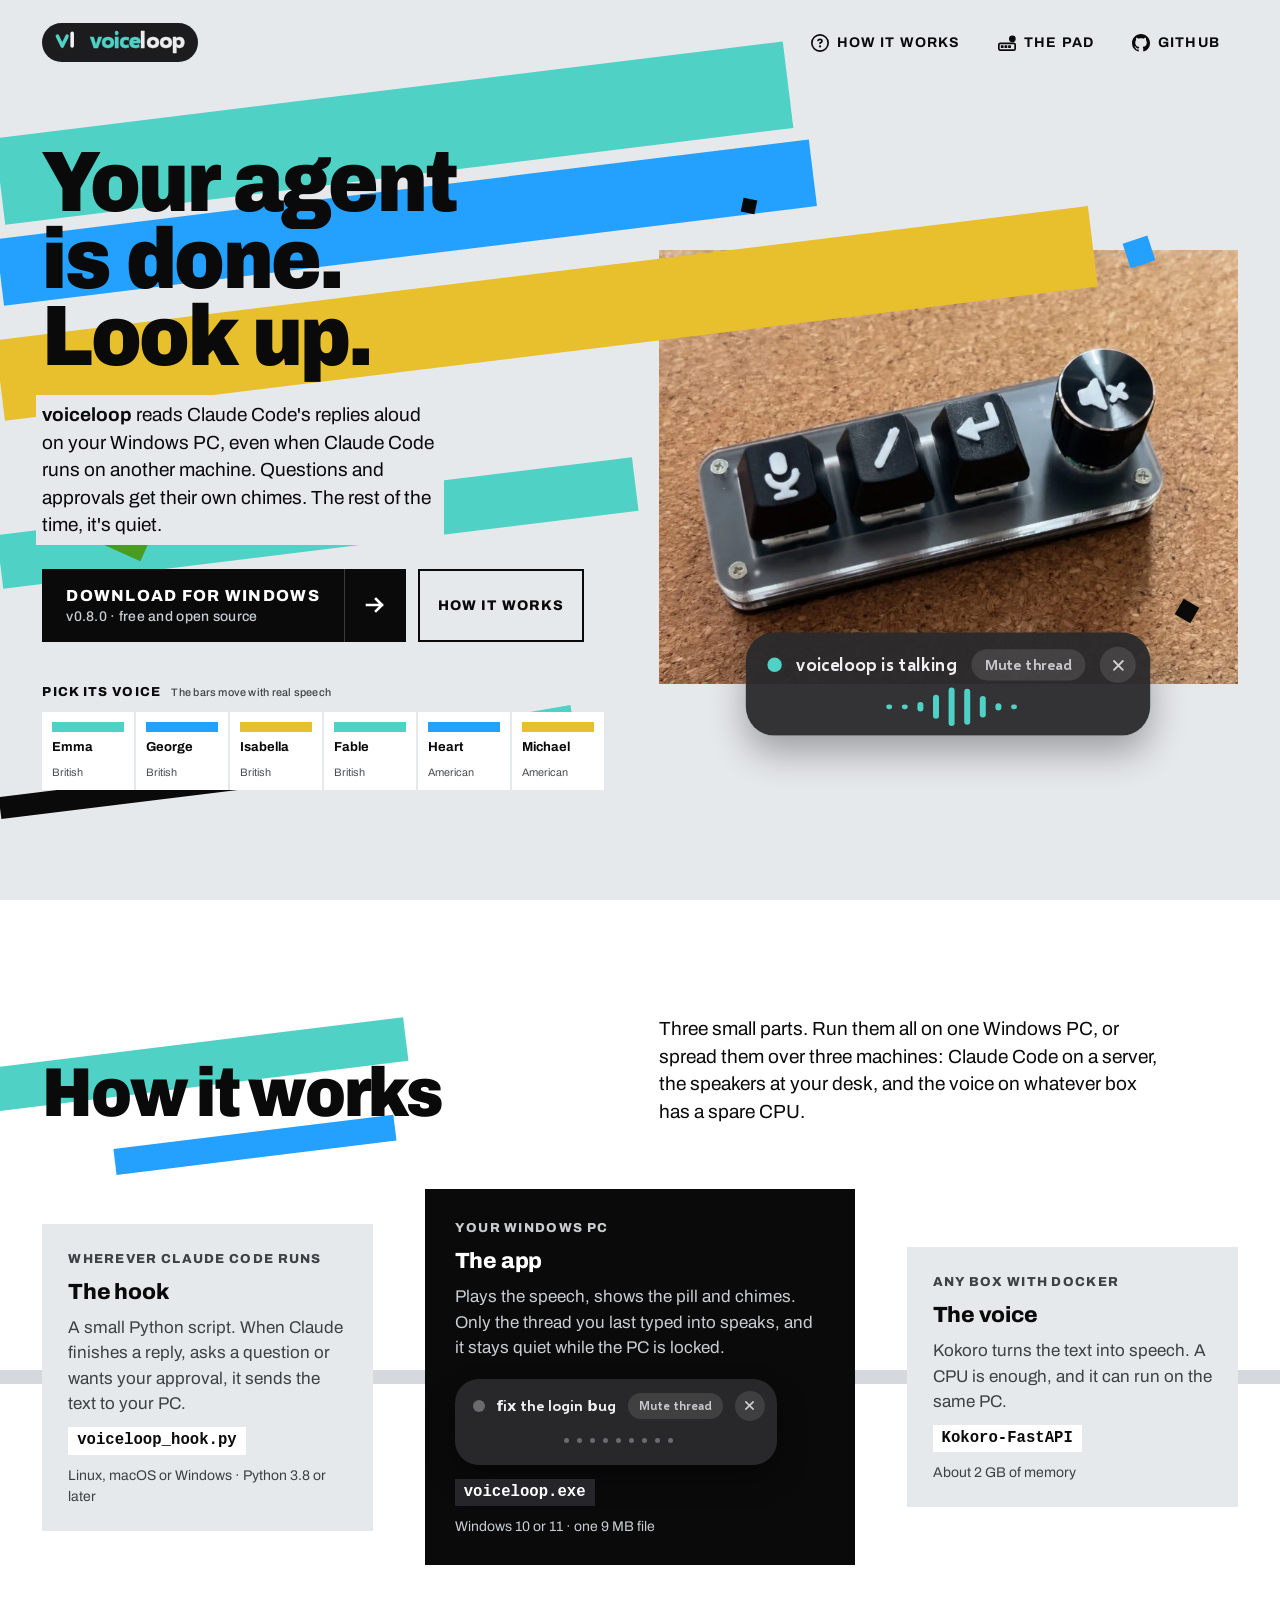
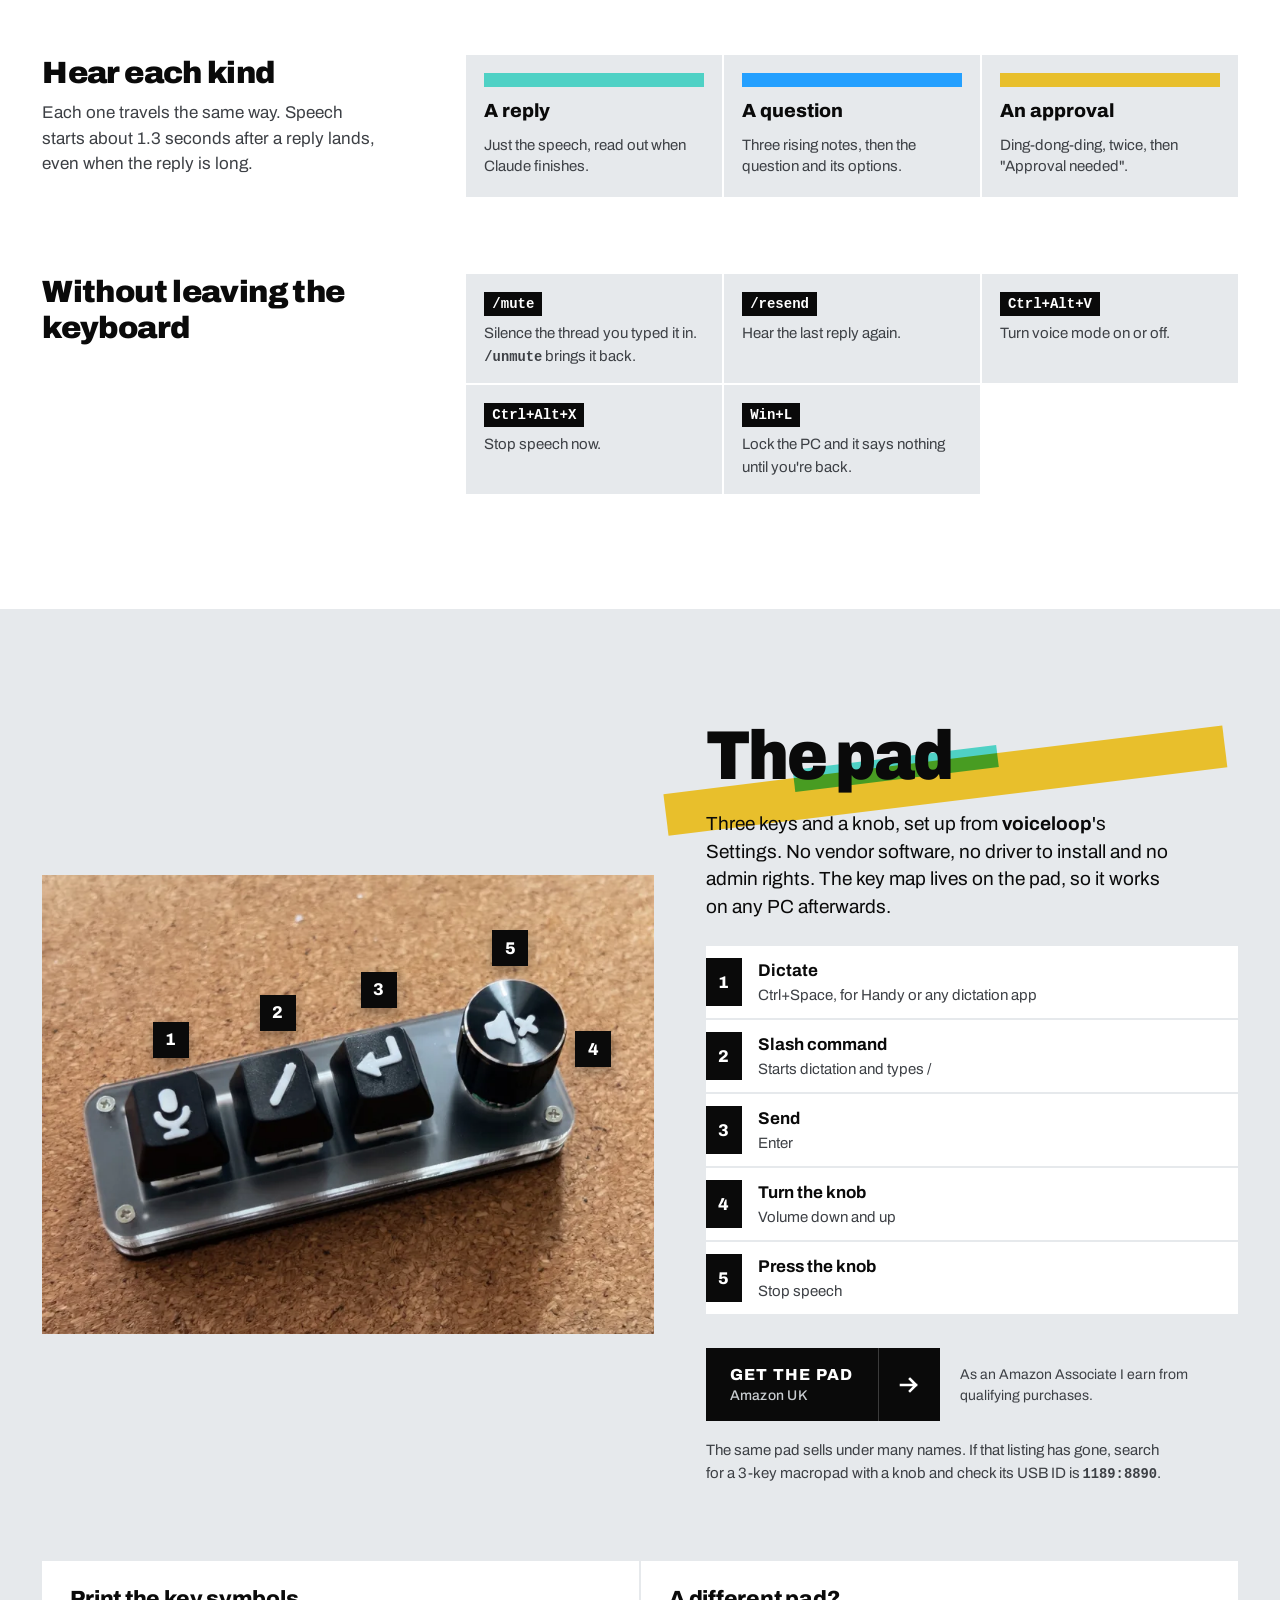
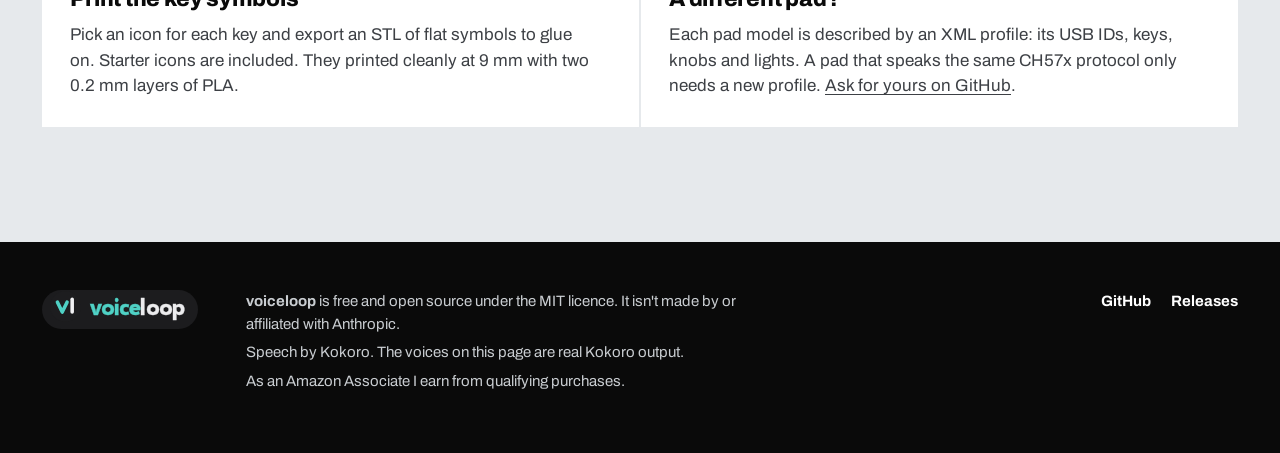
==== commit 18acf30a: "feat(site): use teal, blue and yellow as the site's event colours Tom's own set from the app: speech" ====
--- a/site/index.html
+++ b/site/index.html
@@ -15,8 +15,8 @@
     <header class="top">
       <a class="lockup on-plate" href="#" aria-label="voiceloop home"><svg class="vl-mark" viewBox="0 0 100 100" aria-hidden="true"><circle cx="50" cy="50" r="49.5" fill="#1d1d1f"/><path d="M24 36 39.5 68 55 36" fill="none" stroke="#4fd1c5" stroke-width="11.5" stroke-linecap="round" stroke-linejoin="round"/><path d="M71.5 27V68" fill="none" stroke="#f2f2f4" stroke-width="11.5" stroke-linecap="round"/></svg><b class="vl-word">voice<span>loop</span></b></a>
       <nav aria-label="Main">
-        <a href="#how" style="--hc:var(--amber)"><svg viewBox="0 0 16 16" aria-hidden="true"><path d="M0 8a8 8 0 1 1 16 0A8 8 0 0 1 0 8Zm8-6.5a6.5 6.5 0 1 0 0 13 6.5 6.5 0 0 0 0-13ZM6.92 6.085h.001a.749.749 0 1 1-1.342-.67c.169-.339.436-.701.849-.977C6.845 4.16 7.369 4 8 4a2.756 2.756 0 0 1 1.637.525c.503.377.863.965.863 1.725 0 .448-.115.83-.329 1.15-.205.307-.47.513-.692.662-.109.072-.22.138-.313.195l-.006.004a6.24 6.24 0 0 0-.26.16.952.952 0 0 0-.276.245.75.75 0 0 1-1.248-.832c.184-.264.42-.489.692-.661.103-.067.207-.132.313-.195l.007-.004c.1-.061.182-.11.258-.161a.969.969 0 0 0 .277-.245C8.96 6.514 9 6.427 9 6.25a.612.612 0 0 0-.262-.525A1.27 1.27 0 0 0 8 5.5c-.369 0-.595.09-.74.187a1.01 1.01 0 0 0-.34.398ZM9 11a1 1 0 1 1-2 0 1 1 0 0 1 2 0Z"/></svg>How it works</a>
-        <a href="#pad" style="--hc:var(--coral)"><svg viewBox="0 0 16 16" aria-hidden="true"><path fill-rule="evenodd" d="M2 7.5h12a2 2 0 0 1 2 2v3.5a2 2 0 0 1-2 2H2a2 2 0 0 1-2-2V9.5a2 2 0 0 1 2-2Zm0 1.5a.5.5 0 0 0-.5.5v3.5a.5.5 0 0 0 .5.5h12a.5.5 0 0 0 .5-.5V9.5A.5.5 0 0 0 14 9Z"/><rect x="2.5" y="10" width="2.5" height="2.5" rx=".5"/><rect x="5.75" y="10" width="2.5" height="2.5" rx=".5"/><rect x="9" y="10" width="2.5" height="2.5" rx=".5"/><circle cx="12.75" cy="4.25" r="3"/></svg>The pad</a>
+        <a href="#how" style="--hc:var(--question)"><svg viewBox="0 0 16 16" aria-hidden="true"><path d="M0 8a8 8 0 1 1 16 0A8 8 0 0 1 0 8Zm8-6.5a6.5 6.5 0 1 0 0 13 6.5 6.5 0 0 0 0-13ZM6.92 6.085h.001a.749.749 0 1 1-1.342-.67c.169-.339.436-.701.849-.977C6.845 4.16 7.369 4 8 4a2.756 2.756 0 0 1 1.637.525c.503.377.863.965.863 1.725 0 .448-.115.83-.329 1.15-.205.307-.47.513-.692.662-.109.072-.22.138-.313.195l-.006.004a6.24 6.24 0 0 0-.26.16.952.952 0 0 0-.276.245.75.75 0 0 1-1.248-.832c.184-.264.42-.489.692-.661.103-.067.207-.132.313-.195l.007-.004c.1-.061.182-.11.258-.161a.969.969 0 0 0 .277-.245C8.96 6.514 9 6.427 9 6.25a.612.612 0 0 0-.262-.525A1.27 1.27 0 0 0 8 5.5c-.369 0-.595.09-.74.187a1.01 1.01 0 0 0-.34.398ZM9 11a1 1 0 1 1-2 0 1 1 0 0 1 2 0Z"/></svg>How it works</a>
+        <a href="#pad" style="--hc:var(--approval)"><svg viewBox="0 0 16 16" aria-hidden="true"><path fill-rule="evenodd" d="M2 7.5h12a2 2 0 0 1 2 2v3.5a2 2 0 0 1-2 2H2a2 2 0 0 1-2-2V9.5a2 2 0 0 1 2-2Zm0 1.5a.5.5 0 0 0-.5.5v3.5a.5.5 0 0 0 .5.5h12a.5.5 0 0 0 .5-.5V9.5A.5.5 0 0 0 14 9Z"/><rect x="2.5" y="10" width="2.5" height="2.5" rx=".5"/><rect x="5.75" y="10" width="2.5" height="2.5" rx=".5"/><rect x="9" y="10" width="2.5" height="2.5" rx=".5"/><circle cx="12.75" cy="4.25" r="3"/></svg>The pad</a>
         <a href="https://github.com/Tombo1001/voiceloop"><svg viewBox="0 0 16 16" aria-hidden="true"><path d="M8 0c4.42 0 8 3.58 8 8a8.013 8.013 0 0 1-5.45 7.59c-.4.08-.55-.17-.55-.38 0-.27.01-1.13.01-2.2 0-.75-.25-1.23-.54-1.48 1.78-.2 3.65-.88 3.65-3.95 0-.88-.31-1.59-.82-2.15.08-.2.36-1.02-.08-2.12 0 0-.67-.22-2.2.82-.64-.18-1.32-.27-2-.27-.68 0-1.36.09-2 .27-1.53-1.03-2.2-.82-2.2-.82-.44 1.1-.16 1.92-.08 2.12-.51.56-.82 1.28-.82 2.15 0 3.06 1.86 3.75 3.64 3.95-.23.2-.44.55-.51 1.07-.46.21-1.61.55-2.33-.66-.15-.24-.6-.83-1.23-.82-.67.01-.27.38.01.53.34.19.73.9.82 1.13.16.45.68 1.31 2.69.94 0 .67.01 1.3.01 1.49 0 .21-.15.45-.55.38A7.995 7.995 0 0 1 0 8c0-4.42 3.58-8 8-8Z"/></svg>GitHub</a>
       </nav>
     </header>
@@ -46,7 +46,7 @@
   </div>
 
   <section class="sec how" id="how" aria-labelledby="how-h">
-    <div class="sec-bars" aria-hidden="true"><i style="--c:var(--teal);--w:34%;--h:44px;left:-2%;top:13%"></i><i style="--c:var(--amber);--w:22%;--h:26px;left:9%;top:19%"></i></div>
+    <div class="sec-bars" aria-hidden="true"><i style="--c:var(--teal);--w:34%;--h:44px;left:-2%;top:13%"></i><i style="--c:var(--question);--w:22%;--h:26px;left:9%;top:19%"></i></div>
     <div class="wrap">
       <header class="sec-head">
         <h2 id="how-h">How it works</h2>
@@ -109,7 +109,7 @@
   </section>
 
   <section class="sec pad" id="pad" aria-labelledby="pad-h">
-    <div class="sec-bars" aria-hidden="true"><i style="--c:var(--coral);--w:44%;--h:42px;left:52%;top:15%"></i><i style="--c:var(--teal);--w:16%;--h:22px;left:62%;top:13%"></i></div>
+    <div class="sec-bars" aria-hidden="true"><i style="--c:var(--approval);--w:44%;--h:42px;left:52%;top:15%"></i><i style="--c:var(--teal);--w:16%;--h:22px;left:62%;top:13%"></i></div>
     <div class="wrap">
       <div class="pad-grid">
         <figure class="pad-shot">
--- a/site/assets/site.css
+++ b/site/assets/site.css
@@ -7,8 +7,9 @@
 
 :root {
   --grey: #e6e9ec; --grey-d: #d5d9de; --ink: #0a0a0a; --ink-2: #3d4045; --white: #fff;
-  --teal: #4fd1c5; --amber: #f6b24e; --coral: #ff6b6b;
-  /* Event colours in How it works, as Tom has them set in the app (2026-11-10) */
+  --teal: #4fd1c5;
+  /* The site's event colours (Tom, 2026-11-10): speech teal, question blue, approval yellow.
+     The app ships teal, amber and coral as defaults; these are Tom's choice for the site. */
   --speech: var(--teal); --question: #24a0ff; --approval: #e8bf2c;
   --gutter: clamp(16px, 3.3vw, 48px); --max: 1680px;
 }
@@ -70,7 +71,7 @@
 .voices > span { display: inline-block; margin-bottom: 10px; font-size: 13px; font-weight: 800; letter-spacing: .1em; text-transform: uppercase; background: var(--grey); box-shadow: 0 0 0 5px var(--grey); }
 .voices > span small { margin-left: 10px; font-weight: 500; letter-spacing: .02em; text-transform: none; color: var(--ink-2); }
 .voice-list { display: flex; flex-wrap: wrap; gap: 2px; width: fit-content; background: var(--grey); }
-.voice-list button { all: unset; cursor: pointer; display: grid; gap: 6px; width: 86px; padding: 10px; background: var(--white); font-size: 13px; font-weight: 700; }
+.voice-list button { all: unset; box-sizing: border-box; cursor: pointer; display: grid; gap: 6px; width: 92px; padding: 10px; background: var(--white); font-size: 13px; font-weight: 700; }
 .voice-list button i { height: 10px; background: var(--c); }
 .voice-list button small { font-weight: 400; color: #4a4d52; }
 .voice-list button[aria-pressed="true"] { background: var(--ink); color: var(--white); }
@@ -179,7 +180,9 @@
 @media (prefers-reduced-motion: reduce) { .bar, .mark, .node, .pin { transition: none; } }
 @media (max-width: 900px) {
   .top { flex-wrap: wrap; gap: 8px; }
-  .top nav a { padding: 8px 10px; font-size: 12px; }
+  .top nav { flex-wrap: wrap; }
+  .top nav a { gap: 6px; padding: 8px; font-size: 12px; white-space: nowrap; }
+  .top nav a svg { width: 14px; height: 14px; }
   .hero { grid-template-columns: minmax(0, 1fr); }
   .shot { order: -1; margin-bottom: 44px; }
   .shot .vlpill { --ps: .92; }
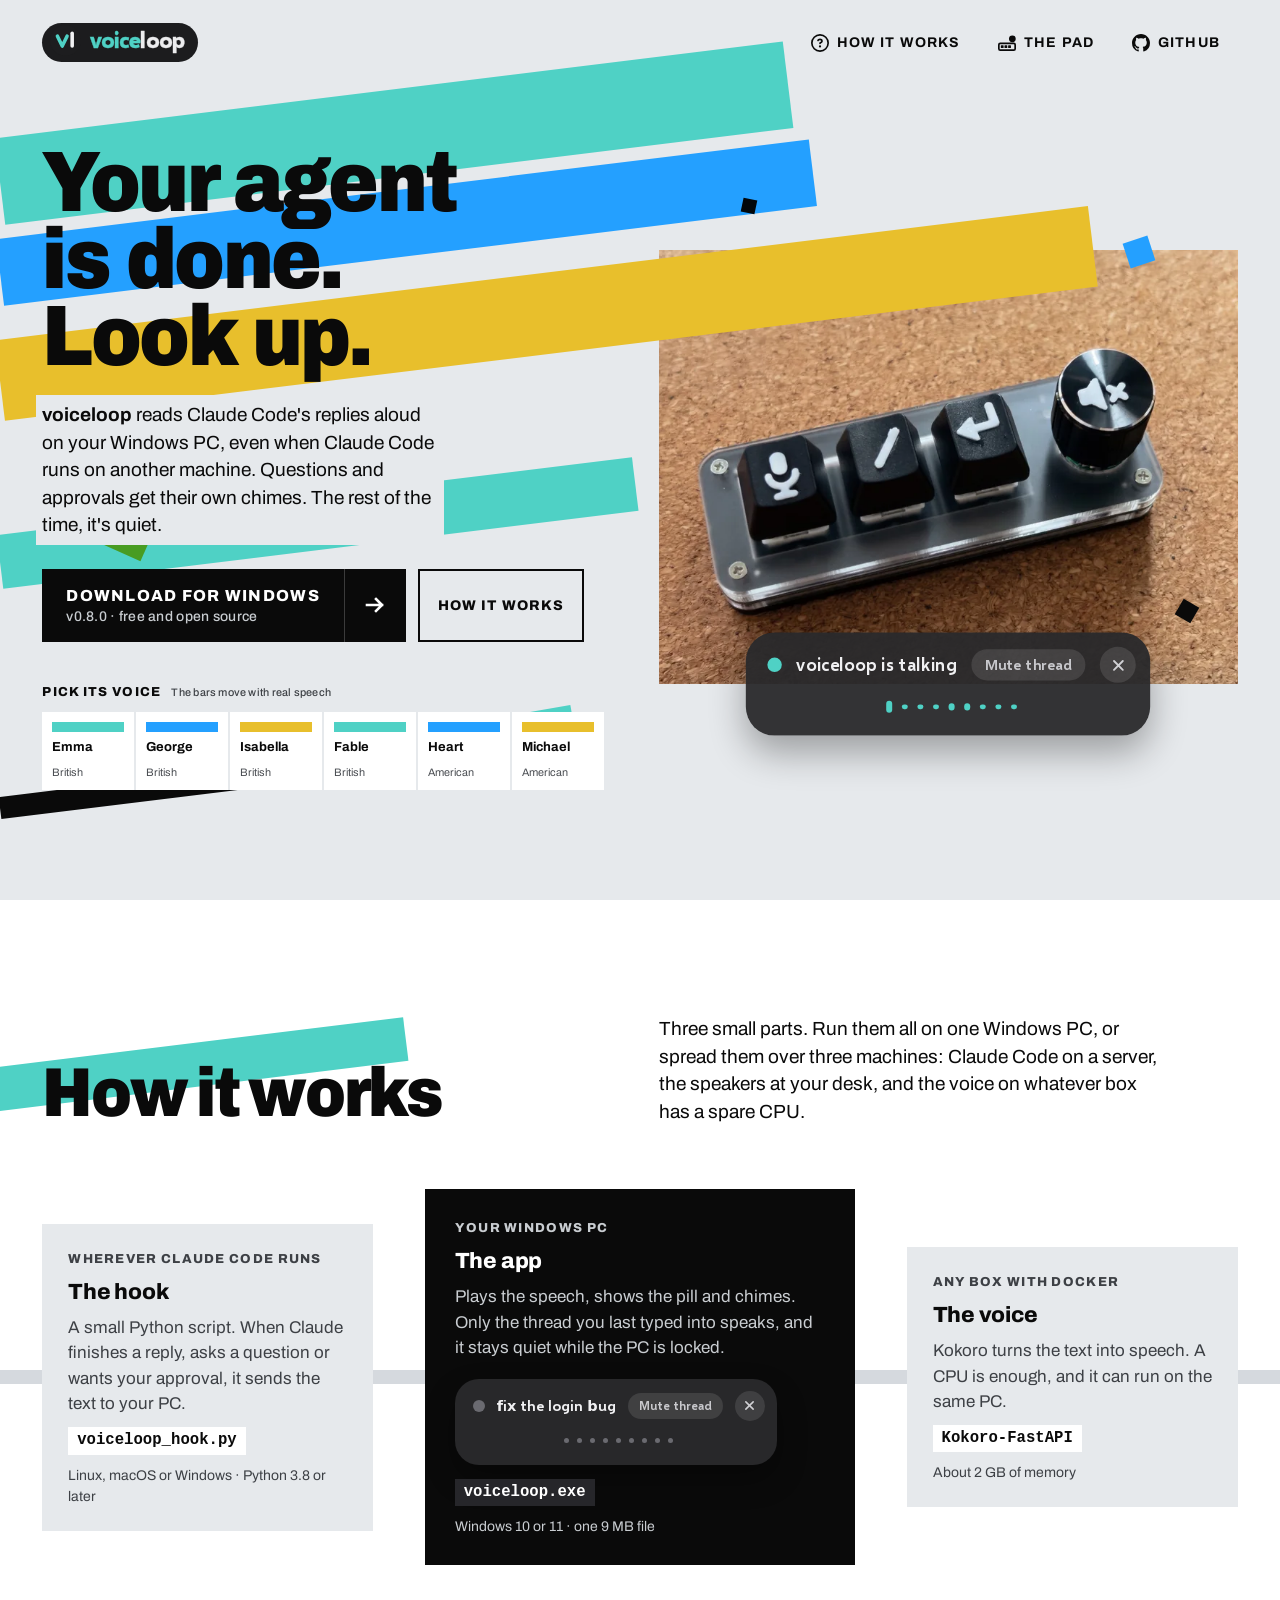
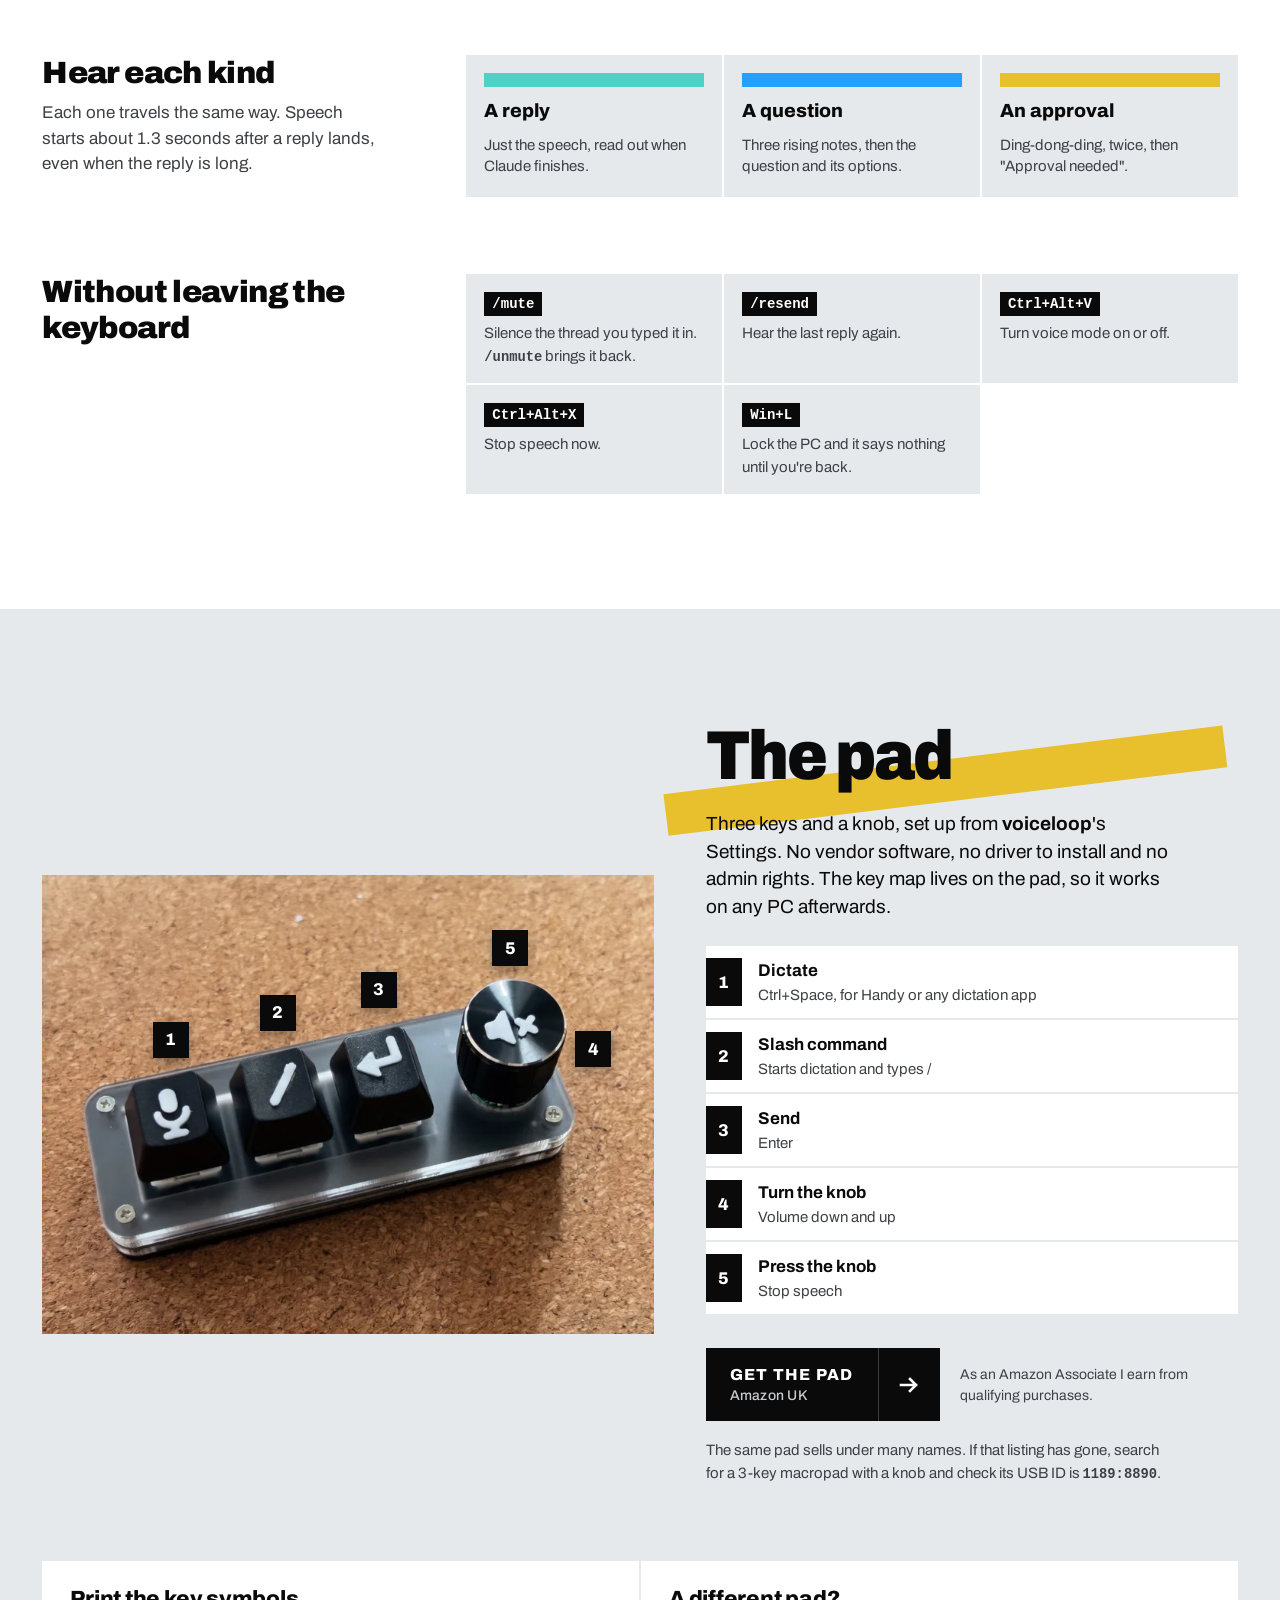
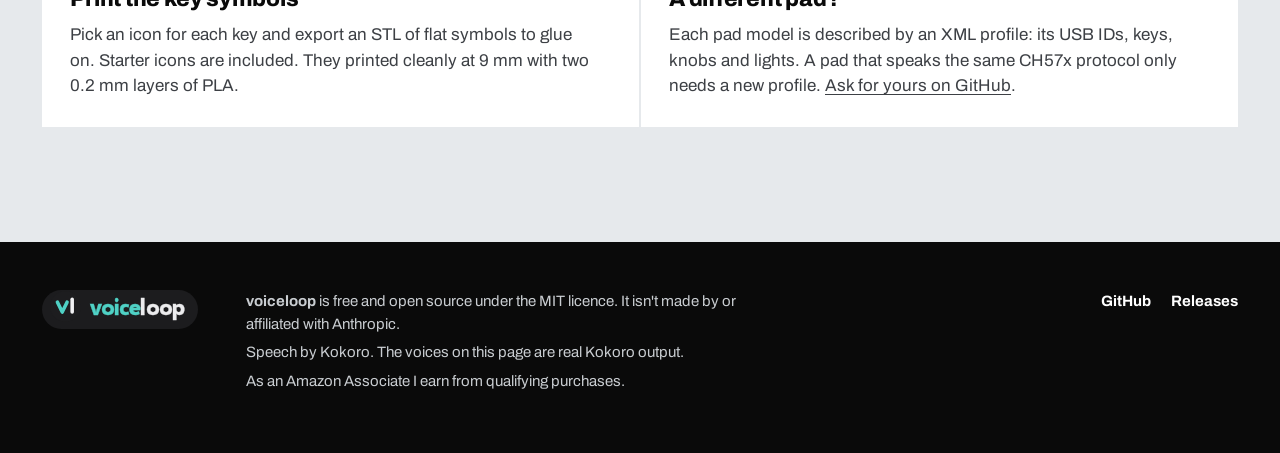
==== commit 4094d5af: "fix(site): one bar behind each section heading Two multiplied bars crossing behind a heading made a " ====
--- a/site/index.html
+++ b/site/index.html
@@ -46,7 +46,7 @@
   </div>
 
   <section class="sec how" id="how" aria-labelledby="how-h">
-    <div class="sec-bars" aria-hidden="true"><i style="--c:var(--teal);--w:34%;--h:44px;left:-2%;top:13%"></i><i style="--c:var(--question);--w:22%;--h:26px;left:9%;top:19%"></i></div>
+    <div class="sec-bars" aria-hidden="true"><i style="--c:var(--teal);--w:34%;--h:44px;left:-2%;top:13%"></i></div>
     <div class="wrap">
       <header class="sec-head">
         <h2 id="how-h">How it works</h2>
@@ -109,7 +109,7 @@
   </section>
 
   <section class="sec pad" id="pad" aria-labelledby="pad-h">
-    <div class="sec-bars" aria-hidden="true"><i style="--c:var(--approval);--w:44%;--h:42px;left:52%;top:15%"></i><i style="--c:var(--teal);--w:16%;--h:22px;left:62%;top:13%"></i></div>
+    <div class="sec-bars" aria-hidden="true"><i style="--c:var(--approval);--w:44%;--h:42px;left:52%;top:15%"></i></div>
     <div class="wrap">
       <div class="pad-grid">
         <figure class="pad-shot">
--- a/site/assets/site.css
+++ b/site/assets/site.css
@@ -104,6 +104,7 @@
 h3 { margin: 0; font-weight: 800; font-size: 22px; line-height: 1.15; letter-spacing: -0.01em; }
 .label { font-size: 13px; font-weight: 800; letter-spacing: .1em; text-transform: uppercase; }
 .sec-bars { position: absolute; inset: 0; z-index: -1; pointer-events: none; }
+/* One bar per heading: two multiplied bars crossing make a dark band behind the text. */
 .sec-bars i { position: absolute; height: var(--h); width: var(--w); background: var(--c); mix-blend-mode: multiply; transform: rotate(-7deg); transform-origin: 0 50%; }
 
 /* How it works */
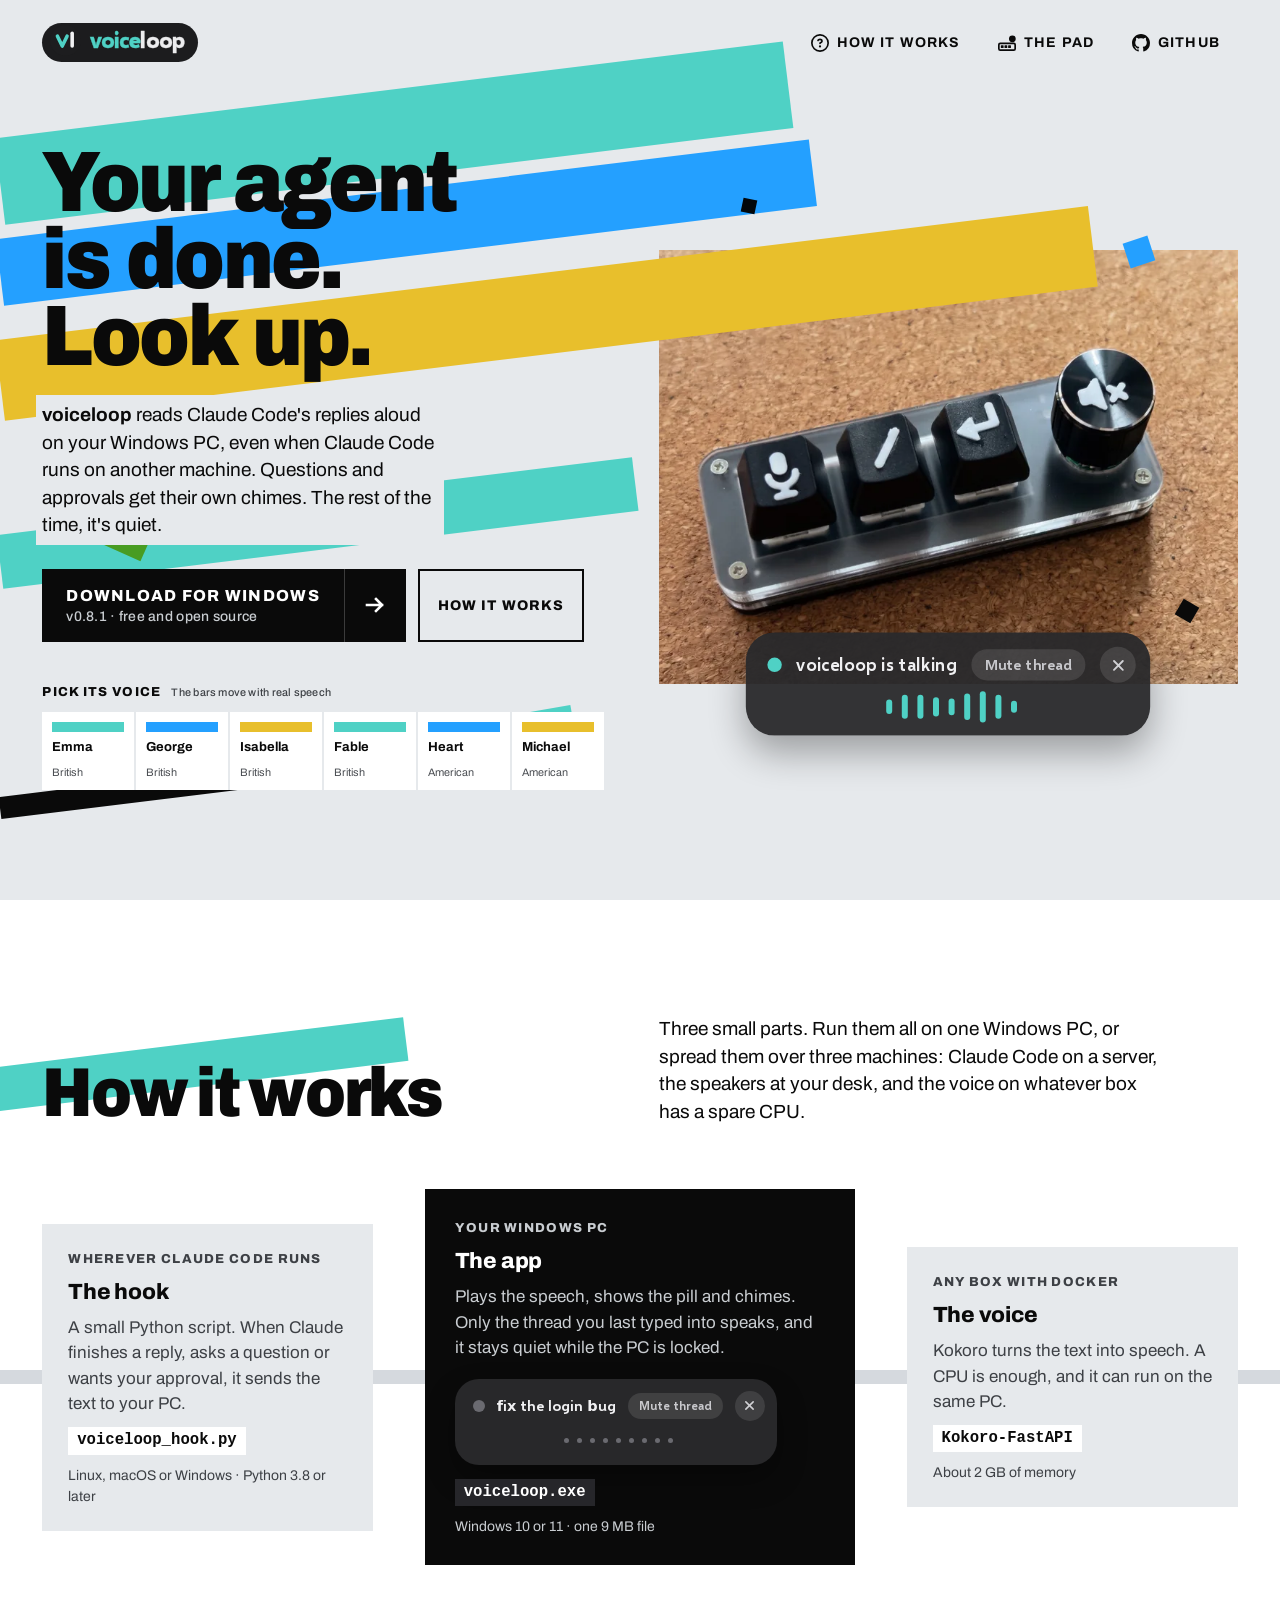
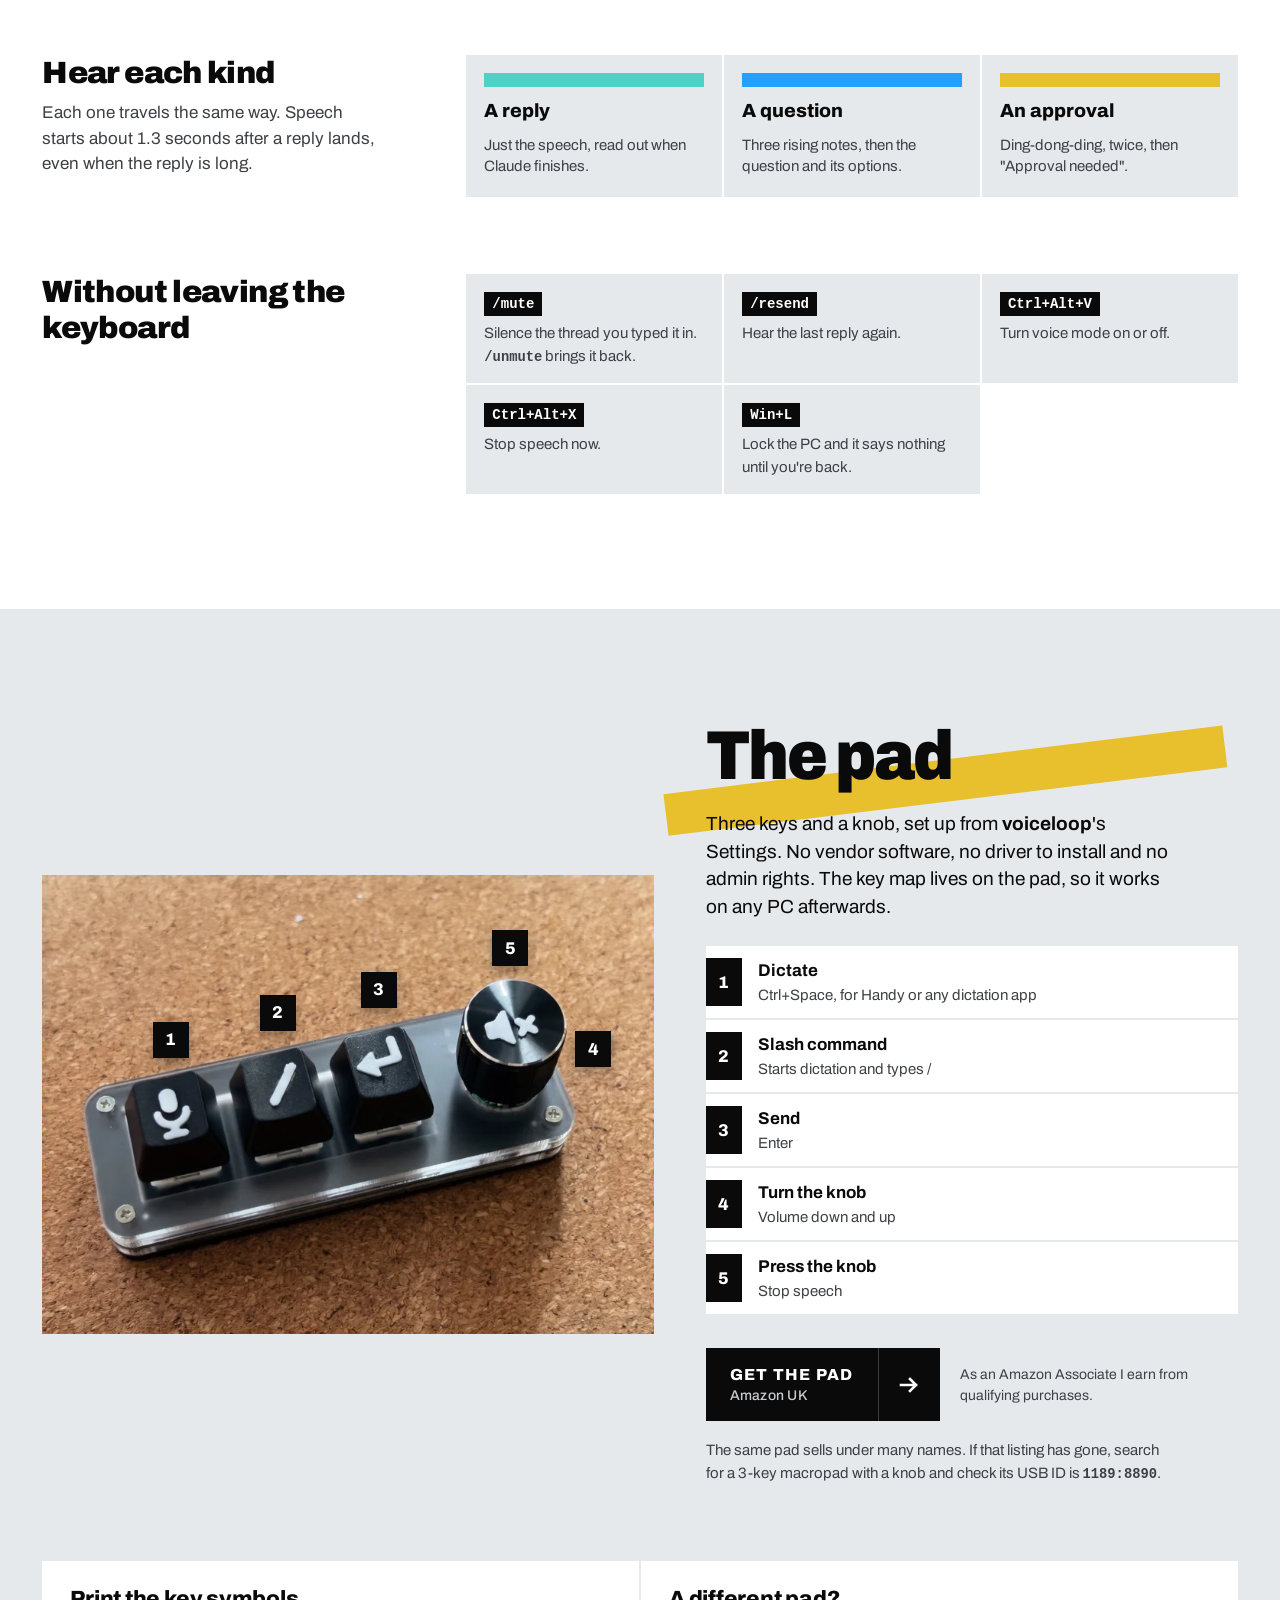
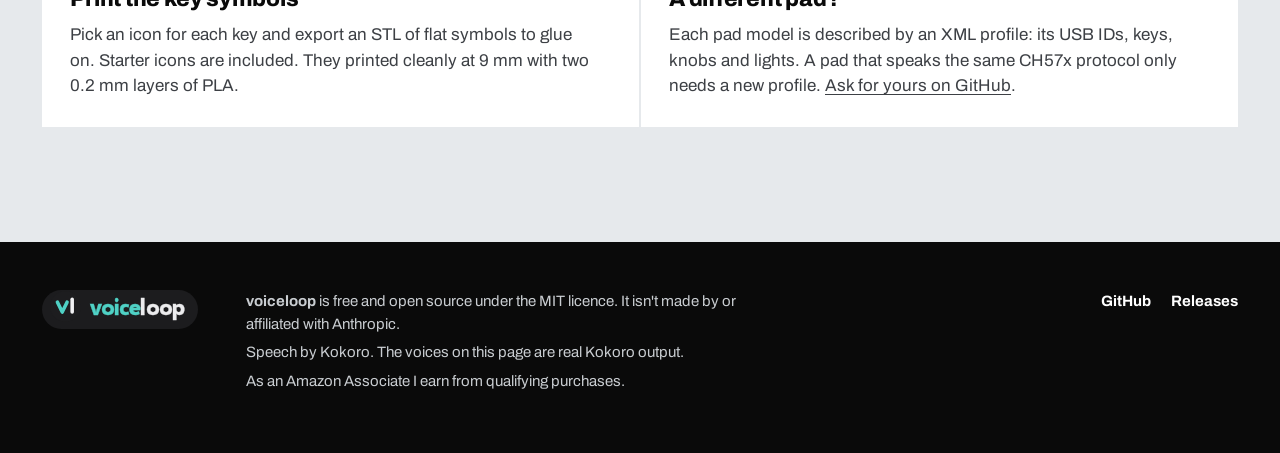
==== commit 0e70b80c: "chore(site): show v0.8.1 on the Download button Co-Authored-By: Claude Opus 5.5 <noreply@anthropic.c" ====
--- a/site/index.html
+++ b/site/index.html
@@ -27,7 +27,7 @@
         <h1 id="hero-h"><span>Your agent</span><span>is done.</span><span>Look up.</span></h1>
         <p><b>voiceloop</b> reads Claude Code's replies aloud on your Windows PC, even when Claude Code runs on another machine. Questions and approvals get their own chimes. The rest of the time, it's quiet.</p>
         <div class="ctas">
-          <a class="do" href="https://github.com/Tombo1001/voiceloop/releases/latest"><span>Download for Windows<small>v0.8.0 · free and open source</small></span><i><svg viewBox="0 0 22 22" aria-hidden="true"><path d="M3 11h15m-6-6 6 6-6 6" fill="none" stroke="#fff" stroke-width="2.6" stroke-linecap="square"/></svg></i></a>
+          <a class="do" href="https://github.com/Tombo1001/voiceloop/releases/latest"><span>Download for Windows<small>v0.8.1 · free and open source</small></span><i><svg viewBox="0 0 22 22" aria-hidden="true"><path d="M3 11h15m-6-6 6 6-6 6" fill="none" stroke="#fff" stroke-width="2.6" stroke-linecap="square"/></svg></i></a>
           <a class="ghost" href="#how">How it works</a>
         </div>
         <div class="voices" role="group" aria-labelledby="voices-h"><span id="voices-h">Pick its voice<small>The bars move with real speech</small></span><div class="voice-list" id="voice-list"></div></div>
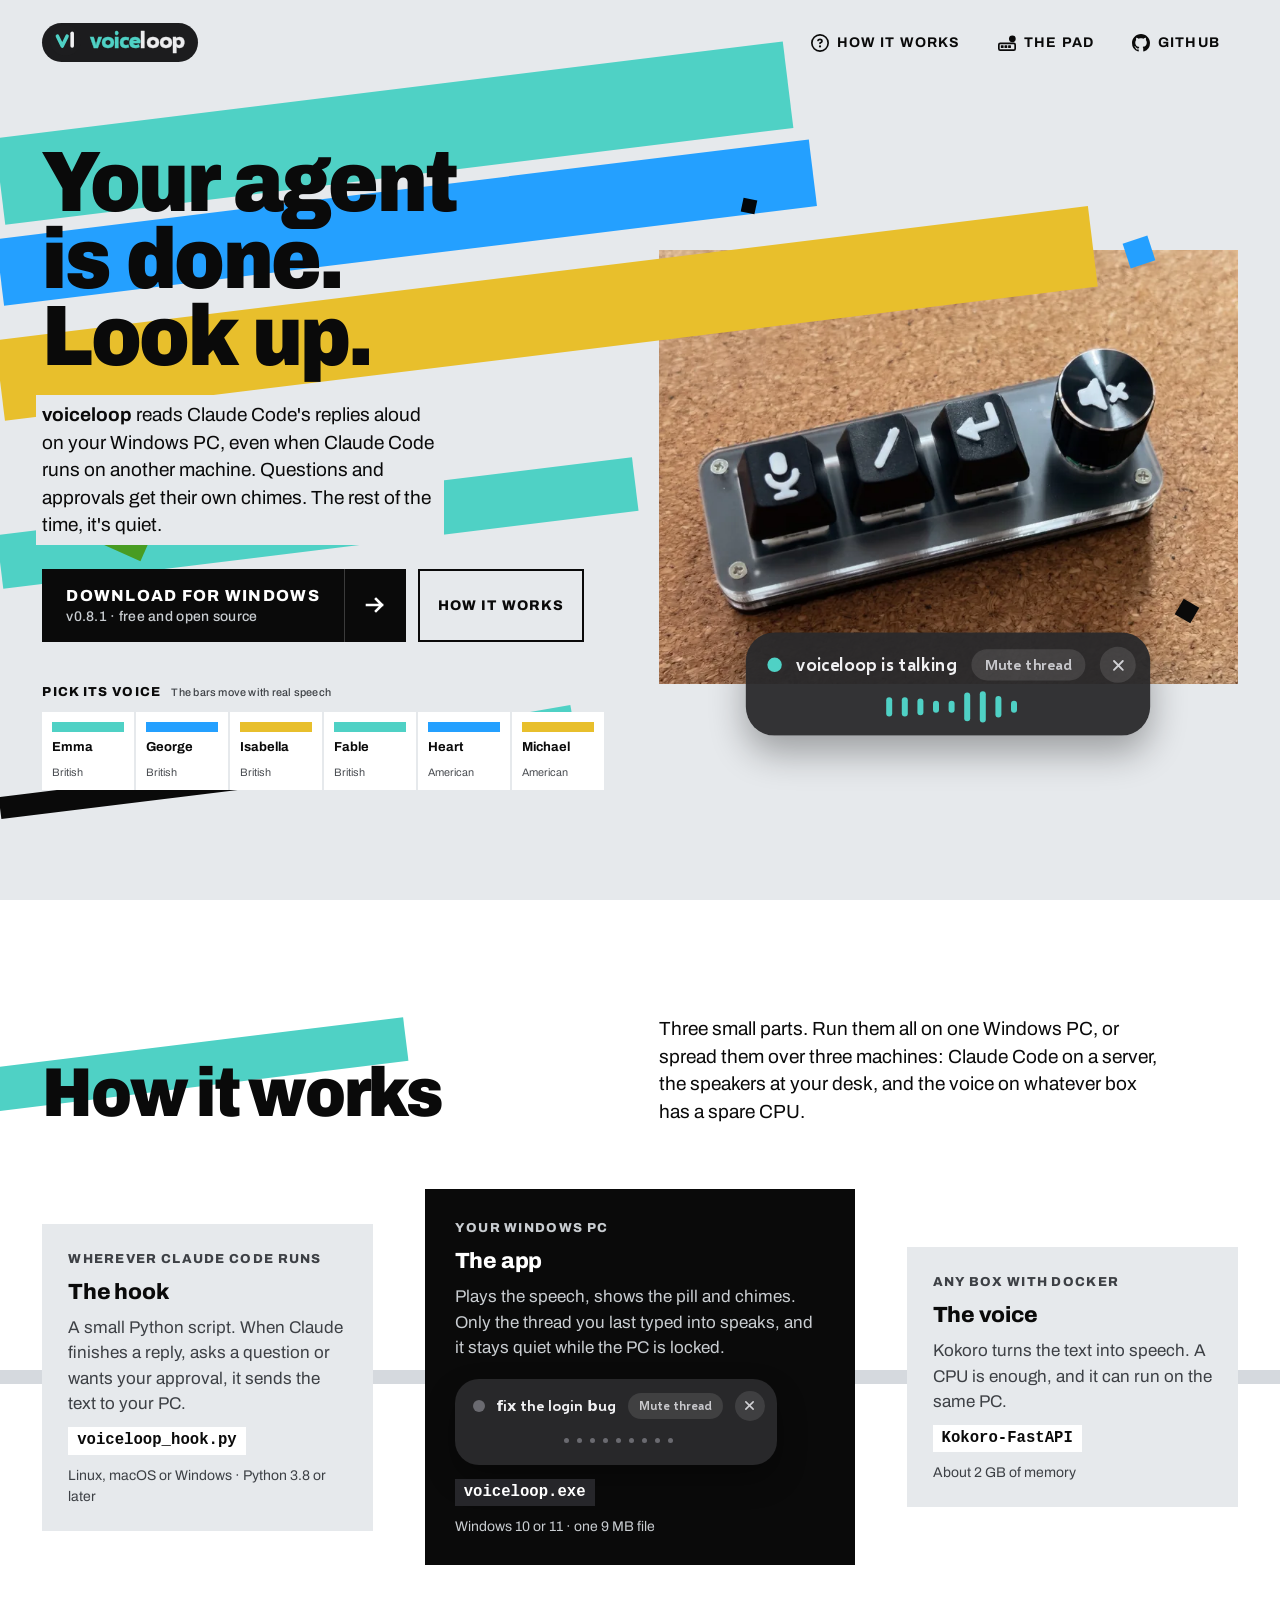
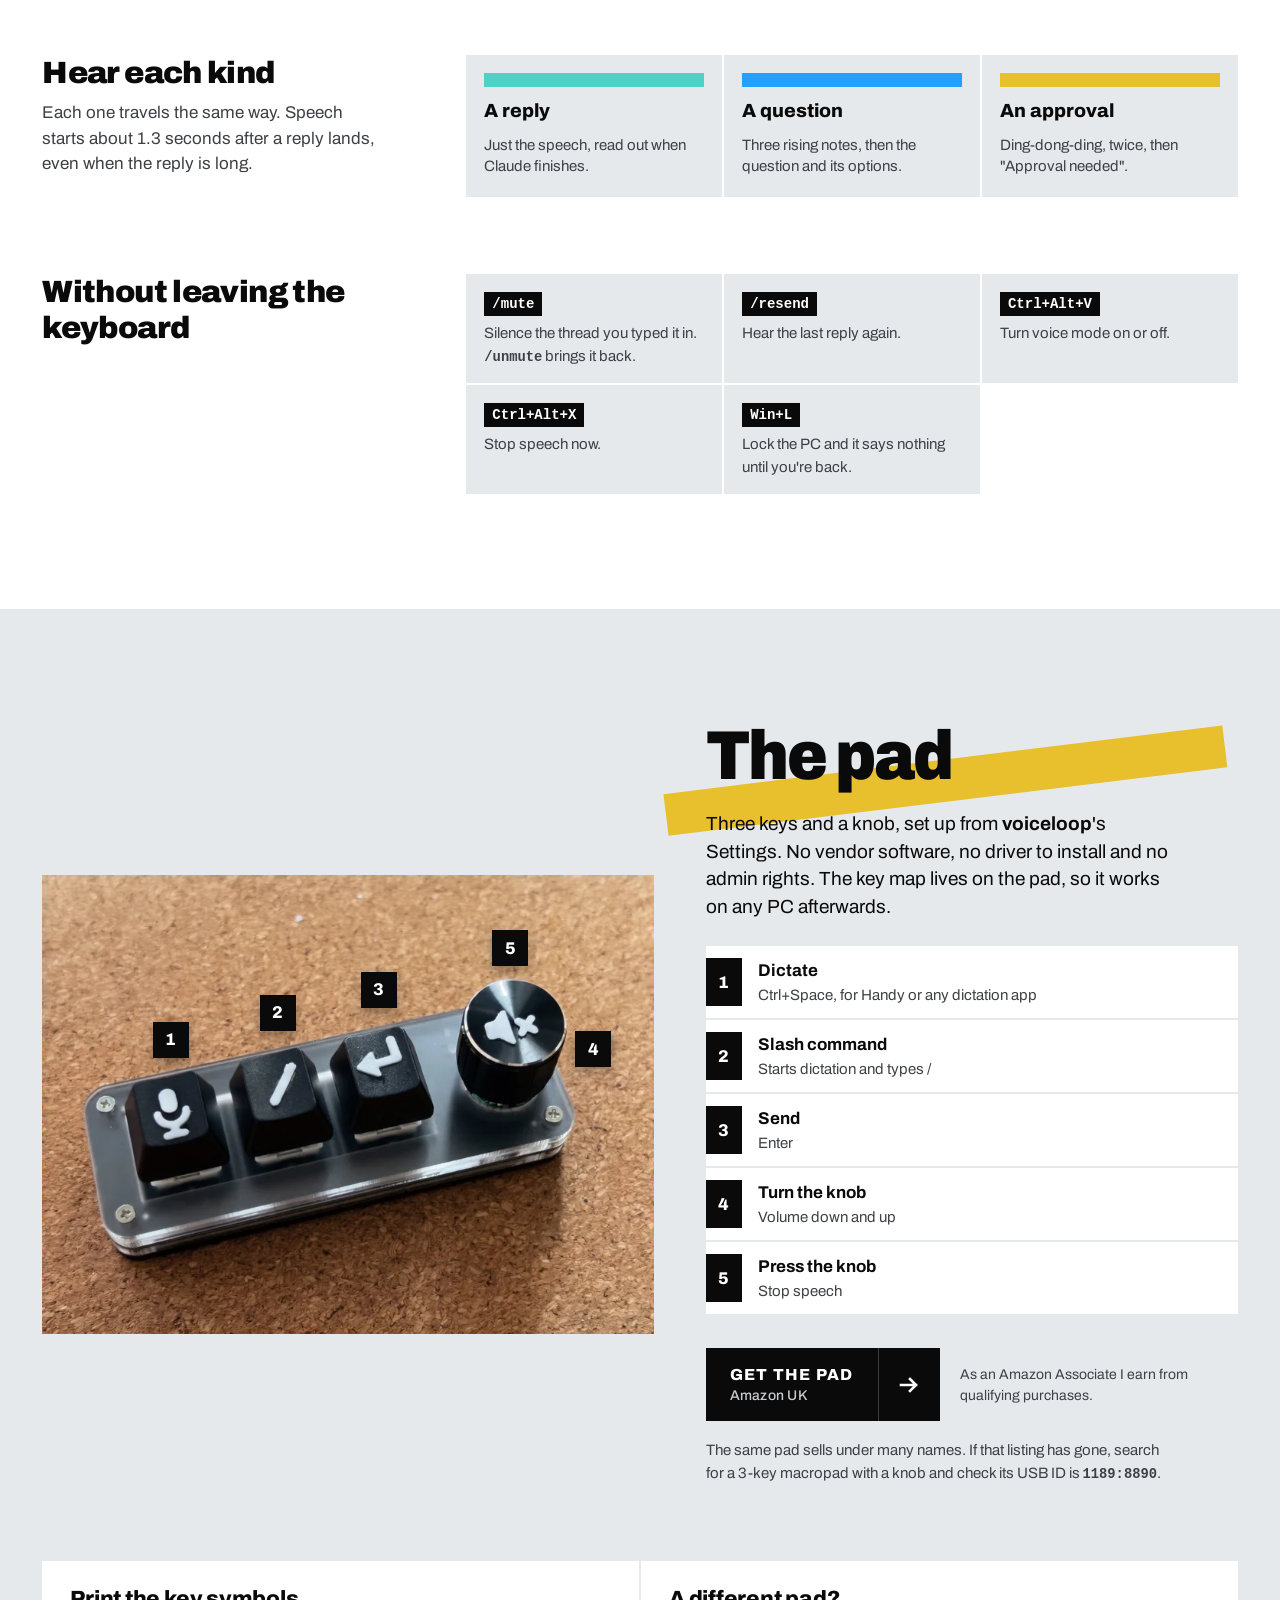
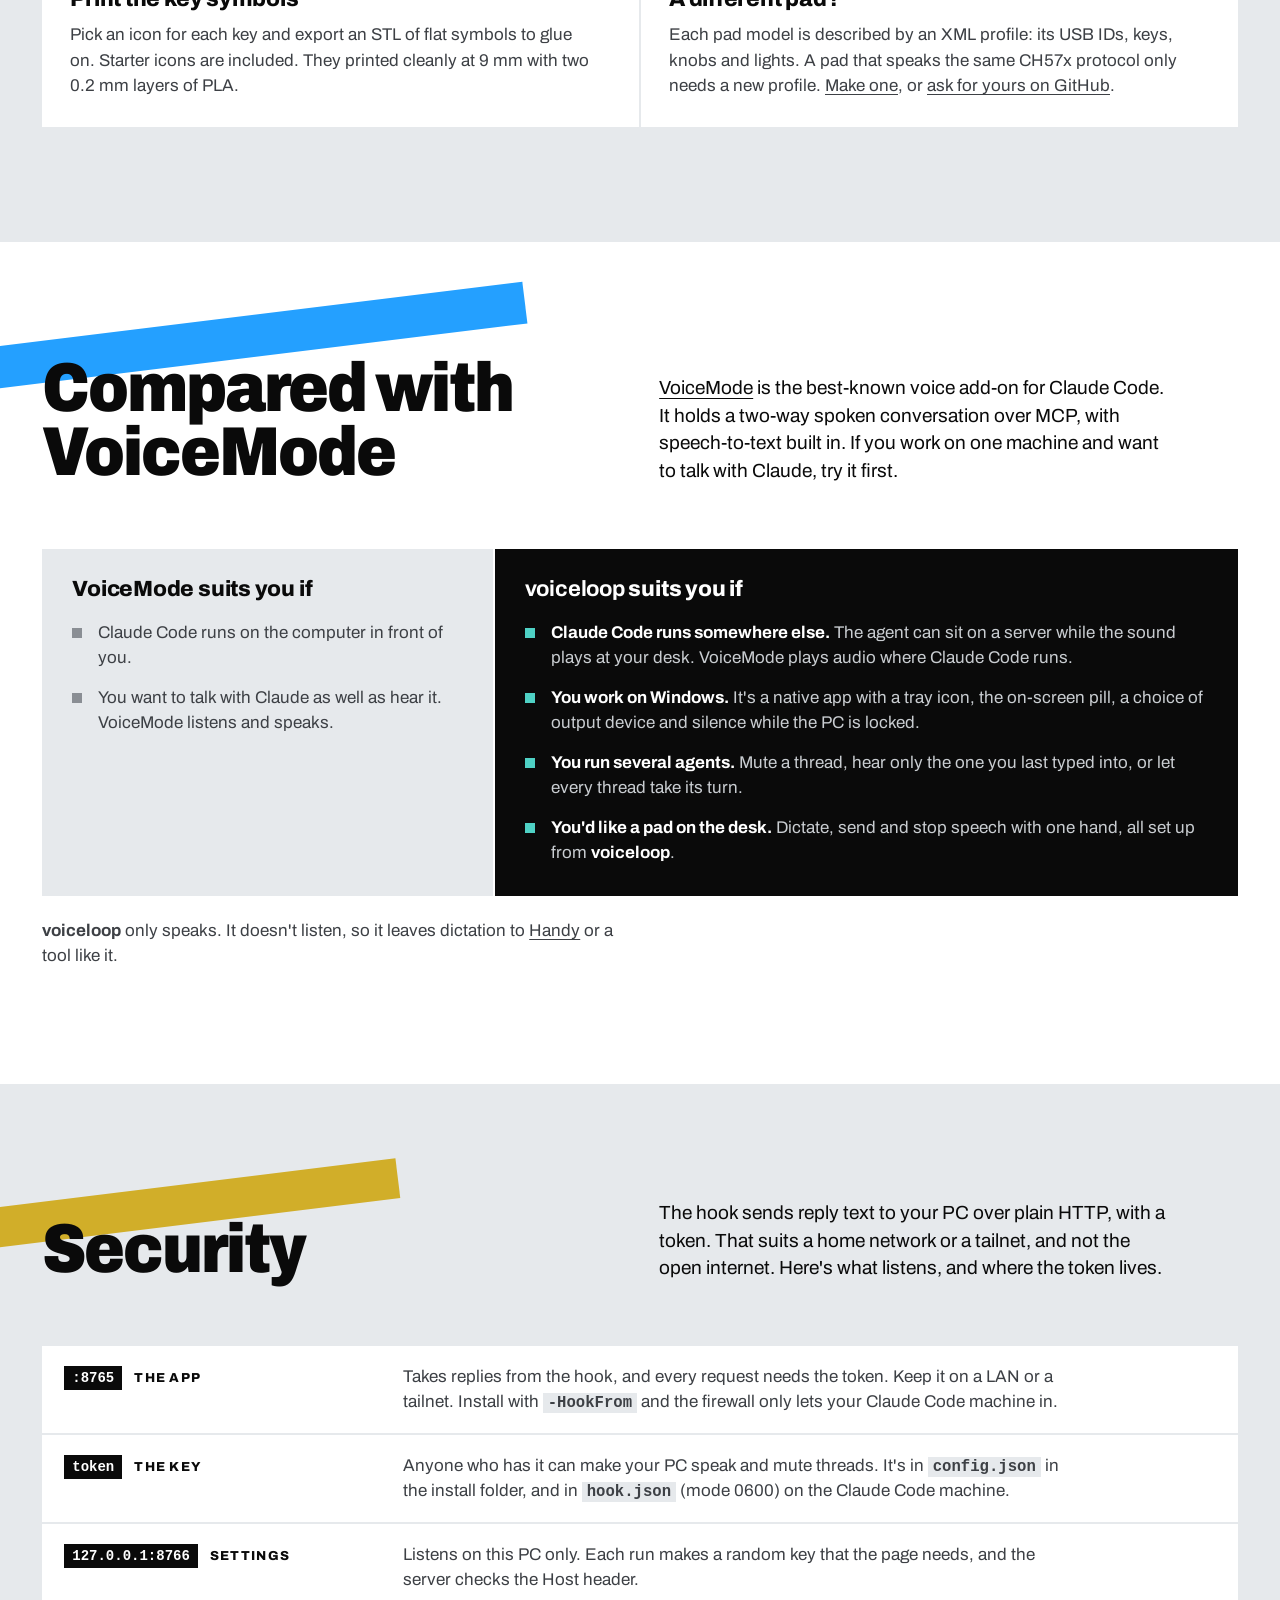
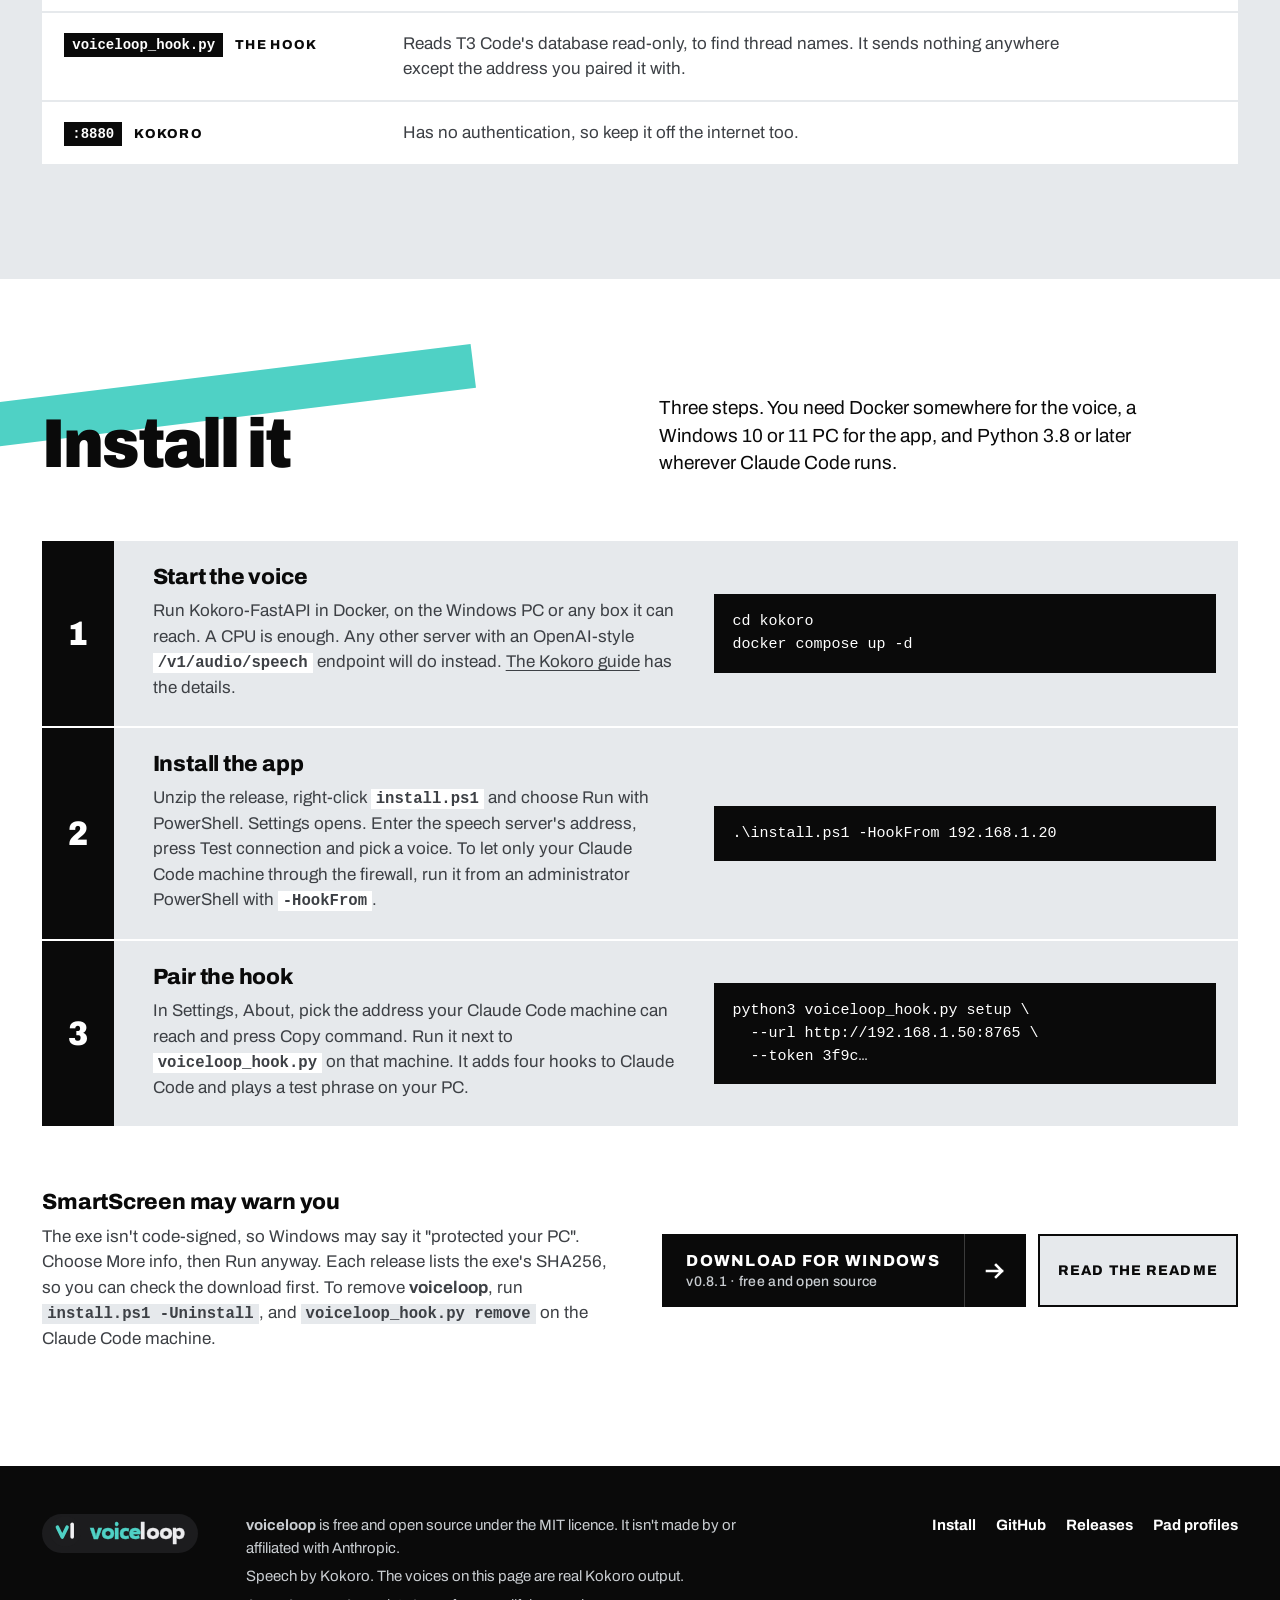
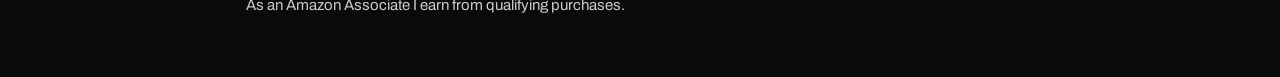
==== commit 6fcbd215: "feat(site): add install, VoiceMode and security sections - Compared with VoiceMode: who each tool su" ====
--- a/site/index.html
+++ b/site/index.html
@@ -6,6 +6,18 @@
 <title>voiceloop: hear Claude Code's replies on your Windows PC</title>
 <meta name="description" content="voiceloop reads Claude Code's replies aloud on your Windows PC, even when Claude Code runs on another machine. Free and open source.">
 <link rel="icon" type="image/svg+xml" href="assets/img/favicon.svg">
+<link rel="canonical" href="https://voiceloop.dev/">
+<meta name="theme-color" content="#e6e9ec">
+<meta property="og:type" content="website">
+<meta property="og:site_name" content="voiceloop">
+<meta property="og:title" content="voiceloop: hear Claude Code's replies on your Windows PC">
+<meta property="og:description" content="Claude Code's replies, read aloud at your desk, even when the agent runs on another machine. Free and open source.">
+<meta property="og:url" content="https://voiceloop.dev/">
+<meta property="og:image" content="https://voiceloop.dev/assets/img/og.jpg">
+<meta property="og:image:width" content="1200">
+<meta property="og:image:height" content="630">
+<meta property="og:image:alt" content="The voiceloop lockup and the line 'Your agent is done. Look up.' beside a 3-key macropad with 3D-printed key symbols">
+<meta name="twitter:card" content="summary_large_image">
 <link rel="preload" href="assets/fonts/archivo.woff2" as="font" type="font/woff2" crossorigin>
 <link rel="stylesheet" href="assets/site.css">
 </head>
@@ -147,7 +159,99 @@
         </div>
         <div>
           <h3>A different pad?</h3>
-          <p>Each pad model is described by an XML profile: its USB IDs, keys, knobs and lights. A pad that speaks the same CH57x protocol only needs a new profile. <a href="https://github.com/Tombo1001/voiceloop/issues/new?template=pad-support.yml">Ask for yours on GitHub</a>.</p>
+          <p>Each pad model is described by an XML profile: its USB IDs, keys, knobs and lights. A pad that speaks the same CH57x protocol only needs a new profile. <a href="pad-profile/1/">Make one</a>, or <a href="https://github.com/Tombo1001/voiceloop/issues/new?template=pad-support.yml">ask for yours on GitHub</a>.</p>
+        </div>
+      </div>
+    </div>
+  </section>
+
+  <section class="sec vs" id="compare" aria-labelledby="vs-h">
+    <div class="wrap">
+      <header class="sec-head">
+        <h2 class="barred" id="vs-h"><i class="hbar" aria-hidden="true" style="--c:var(--question);--w:38vw;--h:42px"></i>Compared with VoiceMode</h2>
+        <p><a href="https://github.com/mbailey/voicemode">VoiceMode</a> is the best-known voice add-on for Claude Code. It holds a two-way spoken conversation over MCP, with speech-to-text built in. If you work on one machine and want to talk with Claude, try it first.</p>
+      </header>
+      <div class="vs-grid">
+        <div class="vs-them">
+          <h3>VoiceMode suits you if</h3>
+          <ul>
+            <li>Claude Code runs on the computer in front of you.</li>
+            <li>You want to talk with Claude as well as hear it. VoiceMode listens and speaks.</li>
+          </ul>
+        </div>
+        <div class="vs-us">
+          <h3><b>voiceloop</b> suits you if</h3>
+          <ul>
+            <li><b>Claude Code runs somewhere else.</b> The agent can sit on a server while the sound plays at your desk. VoiceMode plays audio where Claude Code runs.</li>
+            <li><b>You work on Windows.</b> It's a native app with a tray icon, the on-screen pill, a choice of output device and silence while the PC is locked.</li>
+            <li><b>You run several agents.</b> Mute a thread, hear only the one you last typed into, or let every thread take its turn.</li>
+            <li><b>You'd like a pad on the desk.</b> Dictate, send and stop speech with one hand, all set up from <b>voiceloop</b>.</li>
+          </ul>
+        </div>
+      </div>
+      <p class="vs-note"><b>voiceloop</b> only speaks. It doesn't listen, so it leaves dictation to <a href="https://github.com/cjpais/Handy">Handy</a> or a tool like it.</p>
+    </div>
+  </section>
+
+  <section class="sec safe" id="security" aria-labelledby="safe-h">
+    <div class="wrap">
+      <header class="sec-head">
+        <h2 class="barred" id="safe-h"><i class="hbar" aria-hidden="true" style="--c:var(--approval);--w:28vw;--h:40px"></i>Security</h2>
+        <p>The hook sends reply text to your PC over plain HTTP, with a token. That suits a home network or a tailnet, and not the open internet. Here's what listens, and where the token lives.</p>
+      </header>
+      <dl class="facts">
+        <div><dt><code>:8765</code><span>The app</span></dt><dd>Takes replies from the hook, and every request needs the token. Keep it on a LAN or a tailnet. Install with <code>-HookFrom</code> and the firewall only lets your Claude Code machine in.</dd></div>
+        <div><dt><code>token</code><span>The key</span></dt><dd>Anyone who has it can make your PC speak and mute threads. It's in <code>config.json</code> in the install folder, and in <code>hook.json</code> (mode 0600) on the Claude Code machine.</dd></div>
+        <div><dt><code>127.0.0.1:8766</code><span>Settings</span></dt><dd>Listens on this PC only. Each run makes a random key that the page needs, and the server checks the Host header.</dd></div>
+        <div><dt><code>voiceloop_hook.py</code><span>The hook</span></dt><dd>Reads T3 Code's database read-only, to find thread names. It sends nothing anywhere except the address you paired it with.</dd></div>
+        <div><dt><code>:8880</code><span>Kokoro</span></dt><dd>Has no authentication, so keep it off the internet too.</dd></div>
+      </dl>
+    </div>
+  </section>
+
+  <section class="sec install" id="install" aria-labelledby="install-h">
+    <div class="wrap">
+      <header class="sec-head">
+        <h2 class="barred" id="install-h"><i class="hbar" aria-hidden="true" style="--c:var(--teal);--w:34vw;--h:44px"></i>Install it</h2>
+        <p>Three steps. You need Docker somewhere for the voice, a Windows 10 or 11 PC for the app, and Python 3.8 or later wherever Claude Code runs.</p>
+      </header>
+      <ol class="steps">
+        <li>
+          <span class="n" aria-hidden="true">1</span>
+          <div class="txt">
+            <h3>Start the voice</h3>
+            <p>Run Kokoro-FastAPI in Docker, on the Windows PC or any box it can reach. A CPU is enough. Any other server with an OpenAI-style <code>/v1/audio/speech</code> endpoint will do instead. <a href="https://github.com/Tombo1001/voiceloop/blob/main/docs/kokoro.md">The Kokoro guide</a> has the details.</p>
+          </div>
+          <pre><code>cd kokoro
+docker compose up -d</code></pre>
+        </li>
+        <li>
+          <span class="n" aria-hidden="true">2</span>
+          <div class="txt">
+            <h3>Install the app</h3>
+            <p>Unzip the release, right-click <code>install.ps1</code> and choose Run with PowerShell. Settings opens. Enter the speech server's address, press Test connection and pick a voice. To let only your Claude Code machine through the firewall, run it from an administrator PowerShell with <code>-HookFrom</code>.</p>
+          </div>
+          <pre><code>.\install.ps1 -HookFrom 192.168.1.20</code></pre>
+        </li>
+        <li>
+          <span class="n" aria-hidden="true">3</span>
+          <div class="txt">
+            <h3>Pair the hook</h3>
+            <p>In Settings, About, pick the address your Claude Code machine can reach and press Copy command. Run it next to <code>voiceloop_hook.py</code> on that machine. It adds four hooks to Claude Code and plays a test phrase on your PC.</p>
+          </div>
+          <pre><code>python3 voiceloop_hook.py setup \
+  --url http://192.168.1.50:8765 \
+  --token 3f9c…</code></pre>
+        </li>
+      </ol>
+      <div class="ship">
+        <div class="smart">
+          <h3>SmartScreen may warn you</h3>
+          <p>The exe isn't code-signed, so Windows may say it "protected your PC". Choose More info, then Run anyway. Each release lists the exe's SHA256, so you can check the download first. To remove <b>voiceloop</b>, run <code>install.ps1 -Uninstall</code>, and <code>voiceloop_hook.py remove</code> on the Claude Code machine.</p>
+        </div>
+        <div class="ctas">
+          <a class="do" href="https://github.com/Tombo1001/voiceloop/releases/latest"><span>Download for Windows<small>v0.8.1 · free and open source</small></span><i><svg viewBox="0 0 22 22" aria-hidden="true"><path d="M3 11h15m-6-6 6 6-6 6" fill="none" stroke="#fff" stroke-width="2.6" stroke-linecap="square"/></svg></i></a>
+          <a class="ghost" href="https://github.com/Tombo1001/voiceloop#readme">Read the README</a>
         </div>
       </div>
     </div>
@@ -162,7 +266,7 @@
       <p>Speech by Kokoro. The voices on this page are real Kokoro output.</p>
       <p>As an Amazon Associate I earn from qualifying purchases.</p>
     </div>
-    <nav aria-label="Footer"><a href="https://github.com/Tombo1001/voiceloop">GitHub</a><a href="https://github.com/Tombo1001/voiceloop/releases">Releases</a></nav>
+    <nav aria-label="Footer"><a href="#install">Install</a><a href="https://github.com/Tombo1001/voiceloop">GitHub</a><a href="https://github.com/Tombo1001/voiceloop/releases">Releases</a><a href="pad-profile/1/">Pad profiles</a></nav>
   </div>
 </footer>
 <script src="assets/site.js"></script>
--- a/site/assets/site.css
+++ b/site/assets/site.css
@@ -19,6 +19,8 @@
 body { margin: 0; color: var(--ink); font: 400 17px/1.5 "Archivo", system-ui, sans-serif; overflow-x: hidden; }
 ::selection { background: var(--teal); color: var(--ink); }
 :focus-visible { outline: 3px solid var(--ink); outline-offset: 3px; }
+/* On the ink surfaces an ink ring vanishes, so focus there is teal. */
+.foot :focus-visible, .doc-note :focus-visible, .vs-us :focus-visible, .node-main :focus-visible { outline-color: var(--teal); }
 a { color: inherit; text-underline-offset: .2em; }
 b, strong { font-weight: 700; }
 code, kbd { font: 600 .92em/1 ui-monospace, "Cascadia Mono", "SF Mono", Consolas, monospace; }
@@ -42,7 +44,7 @@
 .do i svg { width: 22px; height: 22px; }
 .do:hover i { background: var(--teal); }
 .do:hover i svg path { stroke: var(--ink); }
-.ghost { display: inline-flex; align-items: center; padding: 0 18px; border: 2px solid var(--ink); text-decoration: none; font-weight: 800; font-size: 14px; letter-spacing: .08em; text-transform: uppercase; background: var(--grey); }
+.ghost { display: inline-flex; align-items: center; min-height: 52px; padding: 0 18px; border: 2px solid var(--ink); text-decoration: none; font-weight: 800; font-size: 14px; letter-spacing: .08em; text-transform: uppercase; background: var(--grey); }
 .ghost:hover { background: var(--ink); color: var(--white); }
 
 /* Header */
@@ -106,6 +108,11 @@
 .sec-bars { position: absolute; inset: 0; z-index: -1; pointer-events: none; }
 /* One bar per heading: two multiplied bars crossing make a dark band behind the text. */
 .sec-bars i { position: absolute; height: var(--h); width: var(--w); background: var(--c); mix-blend-mode: multiply; transform: rotate(-7deg); transform-origin: 0 50%; }
+/* Newer sections anchor their bar to the heading itself, so it crosses the heading's first line at any width.
+   It starts off the page's left edge, also when the page is wider than --max. */
+.barred { position: relative; }
+.hbar { --off: calc((100vw - min(100vw, var(--max))) / 2 + var(--gutter) + 24px); position: absolute; z-index: -1; left: calc(-1 * var(--off)); top: -.12em;
+  width: calc(var(--w) + var(--off)); height: var(--h); background: var(--c); mix-blend-mode: multiply; transform: rotate(-7deg); transform-origin: 0 50%; pointer-events: none; }
 
 /* How it works */
 .how { background: var(--white); }
@@ -169,12 +176,79 @@
 .pad-more h3 { margin-bottom: 10px; }
 .pad-more p { margin: 0; color: var(--ink-2); max-width: 52ch; }
 
+/* Compared with VoiceMode: their case on grey, ours on the ink block, square marks in the event colour */
+.vs { background: var(--white); }
+.vs-grid { display: grid; grid-template-columns: minmax(0, 1fr) minmax(0, 1.65fr); gap: 2px; background: var(--white); }
+.vs-them, .vs-us { padding: 28px 30px 30px; }
+.vs-them { background: var(--grey); }
+.vs-us { background: var(--ink); color: var(--white); }
+.vs h3 { margin-bottom: 18px; }
+.vs ul { list-style: none; margin: 0; padding: 0; display: grid; gap: 14px; }
+.vs li { position: relative; padding-left: 26px; color: var(--ink-2); }
+.vs li::before { content: ""; position: absolute; left: 0; top: .5em; width: 10px; height: 10px; background: #8a8e94; }
+.vs-us li { color: #c9cdd1; }
+.vs-us li b { color: var(--white); }
+.vs-us li::before { background: var(--teal); }
+.vs-note { margin: 22px 0 0; max-width: 60ch; color: var(--ink-2); }
+
+/* Security: one row per thing that listens or holds the token */
+.safe { background: var(--grey); }
+.facts { margin: 0; display: grid; gap: 2px; background: var(--grey); }
+.facts div { display: grid; grid-template-columns: minmax(200px, 300px) minmax(0, 1fr); gap: 8px clamp(20px, 3vw, 48px); align-items: baseline; padding: 18px 22px; background: var(--white); }
+.facts dt { display: flex; flex-wrap: wrap; align-items: baseline; gap: 6px 12px; }
+.facts dt code { display: inline-block; padding: 5px 8px; background: var(--ink); color: var(--white); font-size: 14px; }
+.facts dt span { font-size: 13px; font-weight: 800; letter-spacing: .1em; text-transform: uppercase; }
+.facts dd { margin: 0; max-width: 68ch; color: var(--ink-2); }
+.facts dd code { padding: 1px 5px; background: var(--grey); }
+
+/* Install: numbered rows, each with its command on the ink block */
+.install { background: var(--white); }
+.steps { list-style: none; margin: 0; padding: 0; display: grid; gap: 2px; background: var(--white); }
+.steps li { display: grid; grid-template-columns: 72px minmax(0, 1fr) minmax(0, 1fr); gap: 0 clamp(20px, 3vw, 48px); background: var(--grey); }
+.steps .n { display: grid; place-items: center; background: var(--ink); color: var(--white); font-weight: 900; font-size: 34px; font-stretch: 88%; }
+.steps .txt { padding: 24px 0 26px; }
+.steps .txt h3 { margin-bottom: 8px; }
+.steps .txt p { margin: 0; max-width: 58ch; color: var(--ink-2); }
+.steps .txt code { padding: 1px 5px; background: var(--white); }
+.steps pre { align-self: center; margin: 22px 22px 22px 0; padding: 16px 18px; background: var(--ink); color: var(--white); font-size: 15px; line-height: 1.55; white-space: pre-wrap; overflow-wrap: break-word; }
+.steps pre code { font: 500 1em/1.55 ui-monospace, "Cascadia Mono", "SF Mono", Consolas, monospace; }
+.ship { display: grid; grid-template-columns: minmax(0, 1fr) auto; gap: 28px clamp(24px, 3vw, 56px); align-items: center; margin-top: clamp(40px, 5vw, 64px); }
+.smart h3 { margin-bottom: 8px; }
+.smart p { margin: 0; max-width: 64ch; color: var(--ink-2); }
+.smart code { padding: 1px 5px; background: var(--grey); }
+.smart code, .facts dd code, .steps .txt code, .doc-steps code { white-space: nowrap; }
+
+/* Pad-profile namespace page (site/pad-profile/1/): a short Read page in the same world */
+.doc .top { max-width: var(--max); }
+.doc-head { position: relative; overflow: hidden; isolation: isolate; padding: clamp(40px, 6vw, 96px) 0 clamp(48px, 6vw, 88px); }
+.doc-head h1 { margin-bottom: 26px; font-size: clamp(52px, 6vw, 88px); }
+.doc-head .lead { max-width: 62ch; margin: 0 0 32px; font-size: 19px; line-height: 1.5; }
+.doc-head .ns { display: inline-block; padding: 4px 8px; background: var(--ink); color: var(--white); font-size: .86em; overflow-wrap: anywhere; }
+.files { list-style: none; margin: 0; padding: 0; display: grid; grid-template-columns: repeat(2, minmax(0, 1fr)); gap: 2px; max-width: 980px; background: var(--grey); }
+.files a { display: flex; flex-direction: column; gap: 6px; height: 100%; padding: 20px 22px 22px; background: var(--white); text-decoration: none; box-shadow: inset 0 -8px 0 var(--approval); transition: background .15s, color .15s; }
+.files a b { font: 700 17px/1.3 ui-monospace, "Cascadia Mono", "SF Mono", Consolas, monospace; overflow-wrap: anywhere; }
+.files a span { color: var(--ink-2); font-size: 15px; }
+.files a:hover { background: var(--ink); color: var(--white); }
+.files a:hover span { color: #c9cdd1; }
+.doc-body { padding: clamp(56px, 7vw, 104px) 0 clamp(72px, 9vw, 128px); background: var(--white); }
+.doc-body h2 { margin-bottom: clamp(28px, 4vw, 48px); font-size: clamp(36px, 4.2vw, 60px); }
+.doc-steps { list-style: none; margin: 0; padding: 0; display: grid; gap: 2px; max-width: 980px; background: var(--white); counter-reset: step; }
+.doc-steps li { position: relative; padding: 18px 22px 20px 78px; background: var(--grey); color: var(--ink-2); counter-increment: step; }
+.doc-steps li::before { content: counter(step); position: absolute; left: 0; top: 0; bottom: 0; width: 56px; display: grid; place-items: center; background: var(--ink); color: var(--white); font-weight: 900; font-size: 24px; font-stretch: 88%; }
+.doc-steps li > b:first-child { color: var(--ink); }
+.doc-steps code, .doc-note code { padding: 1px 5px; background: var(--white); }
+.doc-note { max-width: 980px; margin-top: clamp(32px, 4vw, 56px); padding: 24px 26px 26px; background: var(--ink); color: #c9cdd1; }
+.doc-note h3 { margin-bottom: 10px; color: var(--white); }
+.doc-note p { margin: 0; max-width: 72ch; }
+.doc-note b, .doc-note a { color: var(--white); }
+.doc-note code { background: #26262a; color: var(--white); }
+
 /* Footer */
 .foot { padding: 48px 0 56px; background: var(--ink); color: #c9cdd1; font-size: 15px; }
 .foot .wrap { display: grid; grid-template-columns: auto minmax(0, 1fr) auto; gap: 24px 48px; align-items: start; }
 .foot .lockup { --lk: 22px; justify-self: start; }
 .foot p { margin: 0 0 6px; max-width: 60ch; }
-.foot nav { display: flex; gap: 20px; }
+.foot nav { display: flex; flex-wrap: wrap; gap: 8px 20px; }
 .foot nav a { color: var(--white); font-weight: 700; text-decoration: none; }
 .foot nav a:hover { text-decoration: underline; }
 
@@ -193,5 +267,16 @@
   .wire { left: 24px; right: auto; top: -40px; bottom: -40px; width: 10px; height: auto; margin: 0; }
   .packet { width: 10px; height: 44px; margin: -22px 0 0 -5px; }
   .kinds { grid-template-columns: minmax(0, 1fr); }
+  .vs-grid, .ship { grid-template-columns: minmax(0, 1fr); }
+  .vs-them, .vs-us { padding: 24px 22px 26px; }
+  .facts div { grid-template-columns: minmax(0, 1fr); padding: 16px 18px; }
+  .steps li { grid-template-columns: 52px minmax(0, 1fr); gap: 0 16px; }
+  .steps .n { font-size: 26px; }
+  .steps .txt { padding: 20px 18px 22px 0; }
+  /* The command runs the full width under the number, one ink block */
+  .steps pre { grid-column: 1 / -1; margin: 0; padding: 14px 16px 16px; font-size: 13px; }
+  .files { grid-template-columns: minmax(0, 1fr); }
+  .doc-steps li { padding: 16px 18px 18px 64px; }
+  .doc-steps li::before { width: 46px; font-size: 20px; }
   .foot .wrap { grid-template-columns: minmax(0, 1fr); }
 }
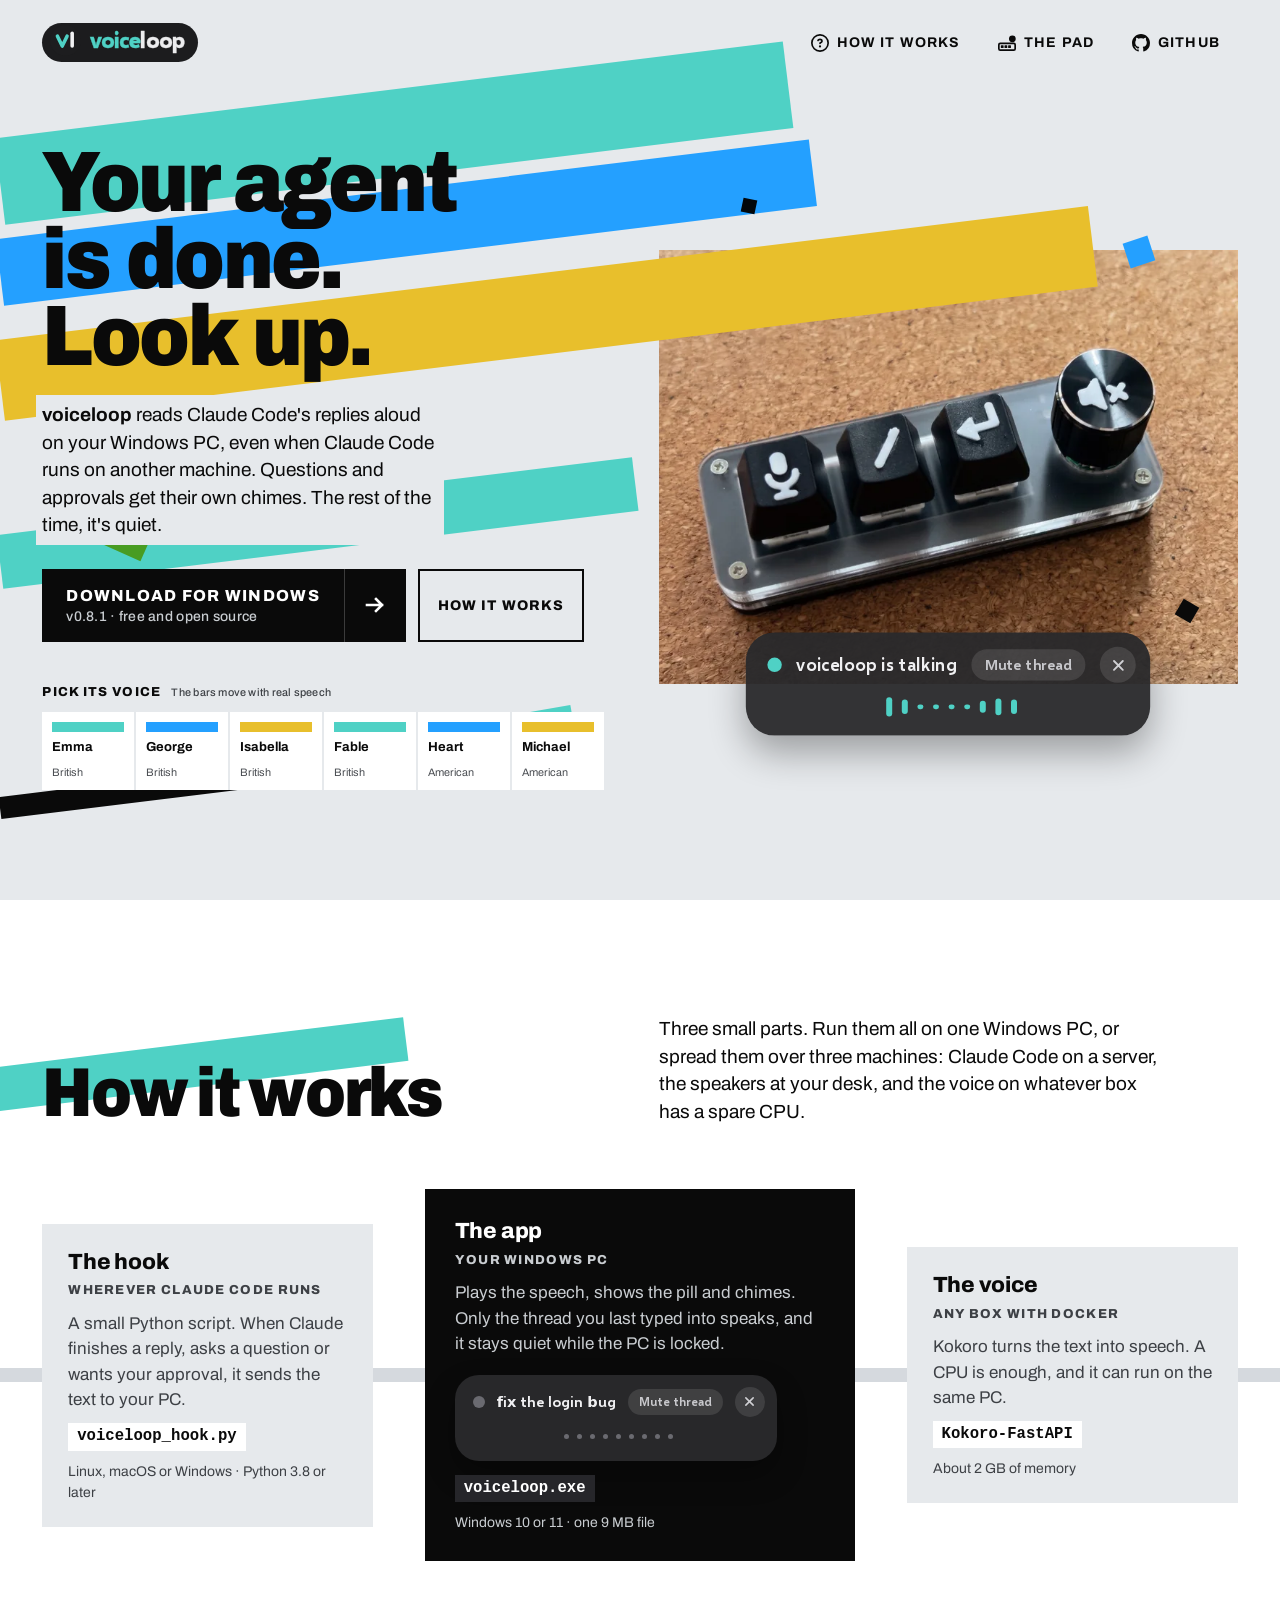
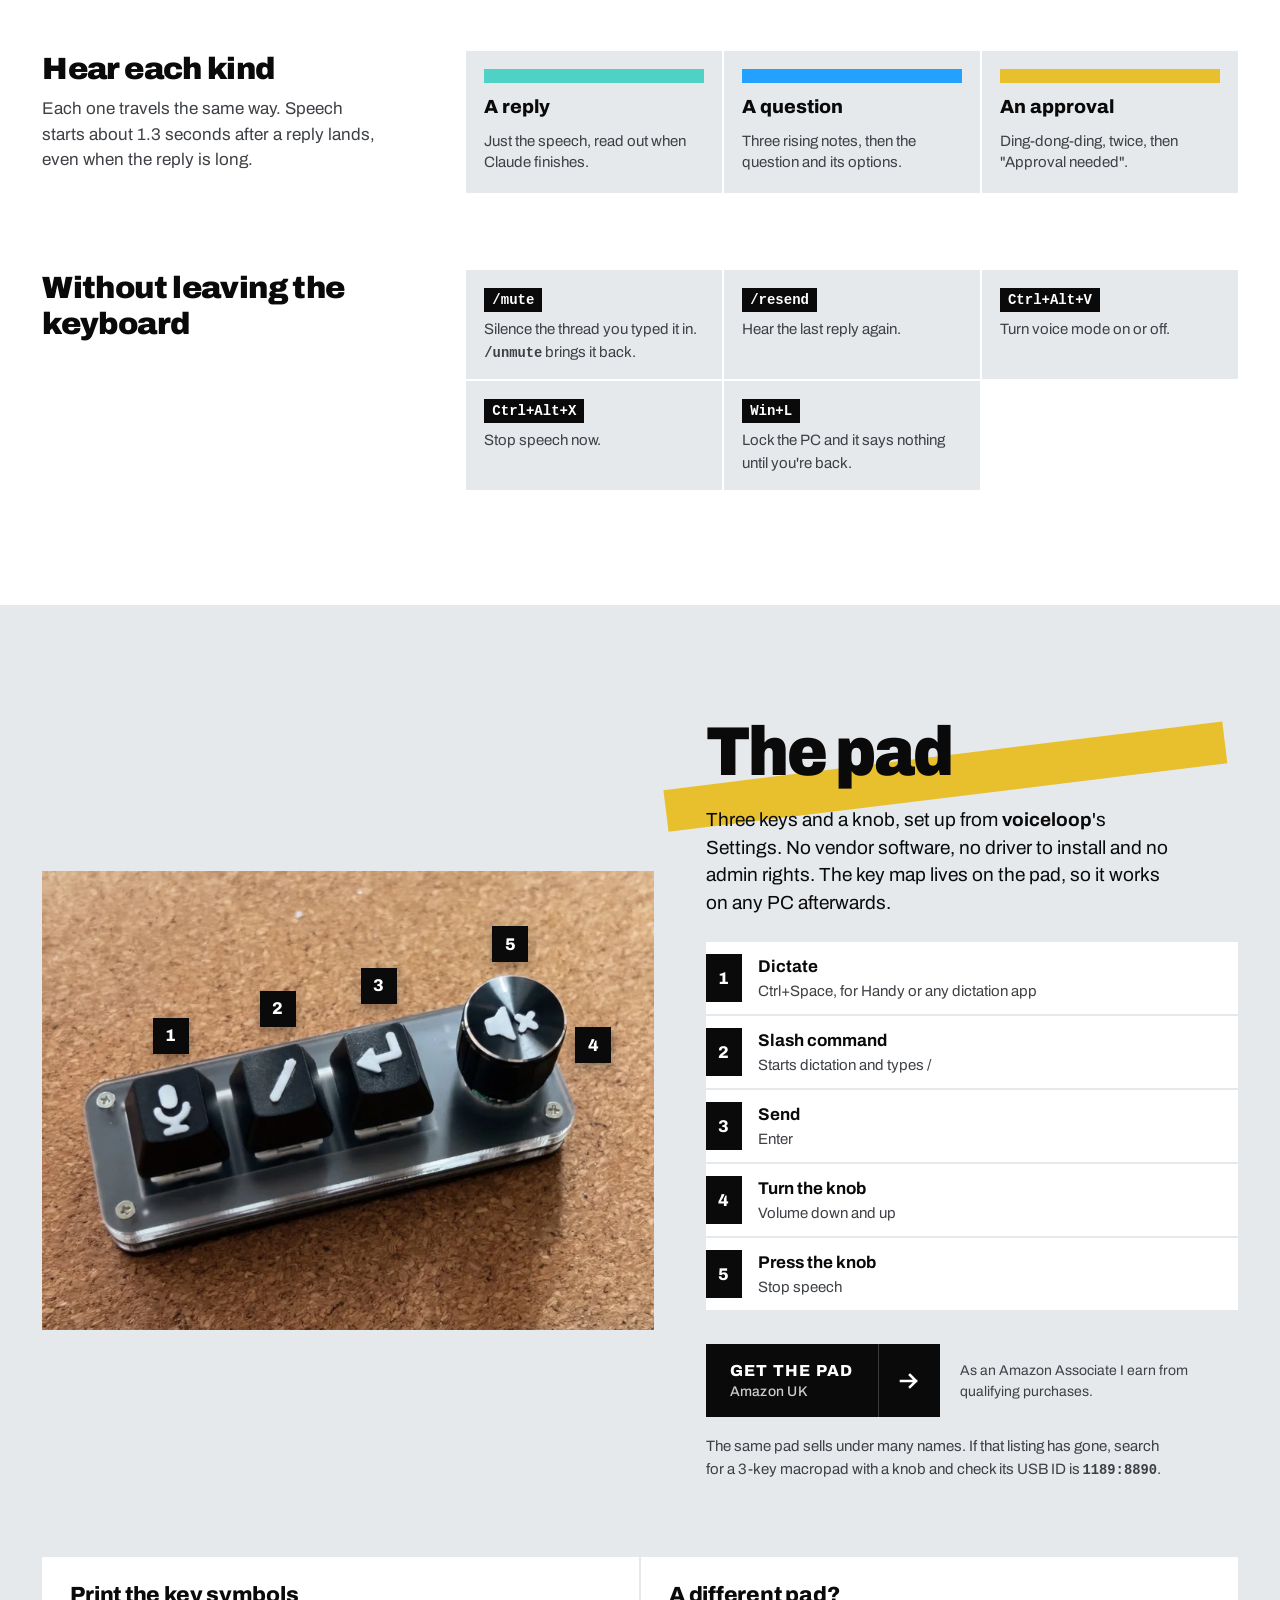
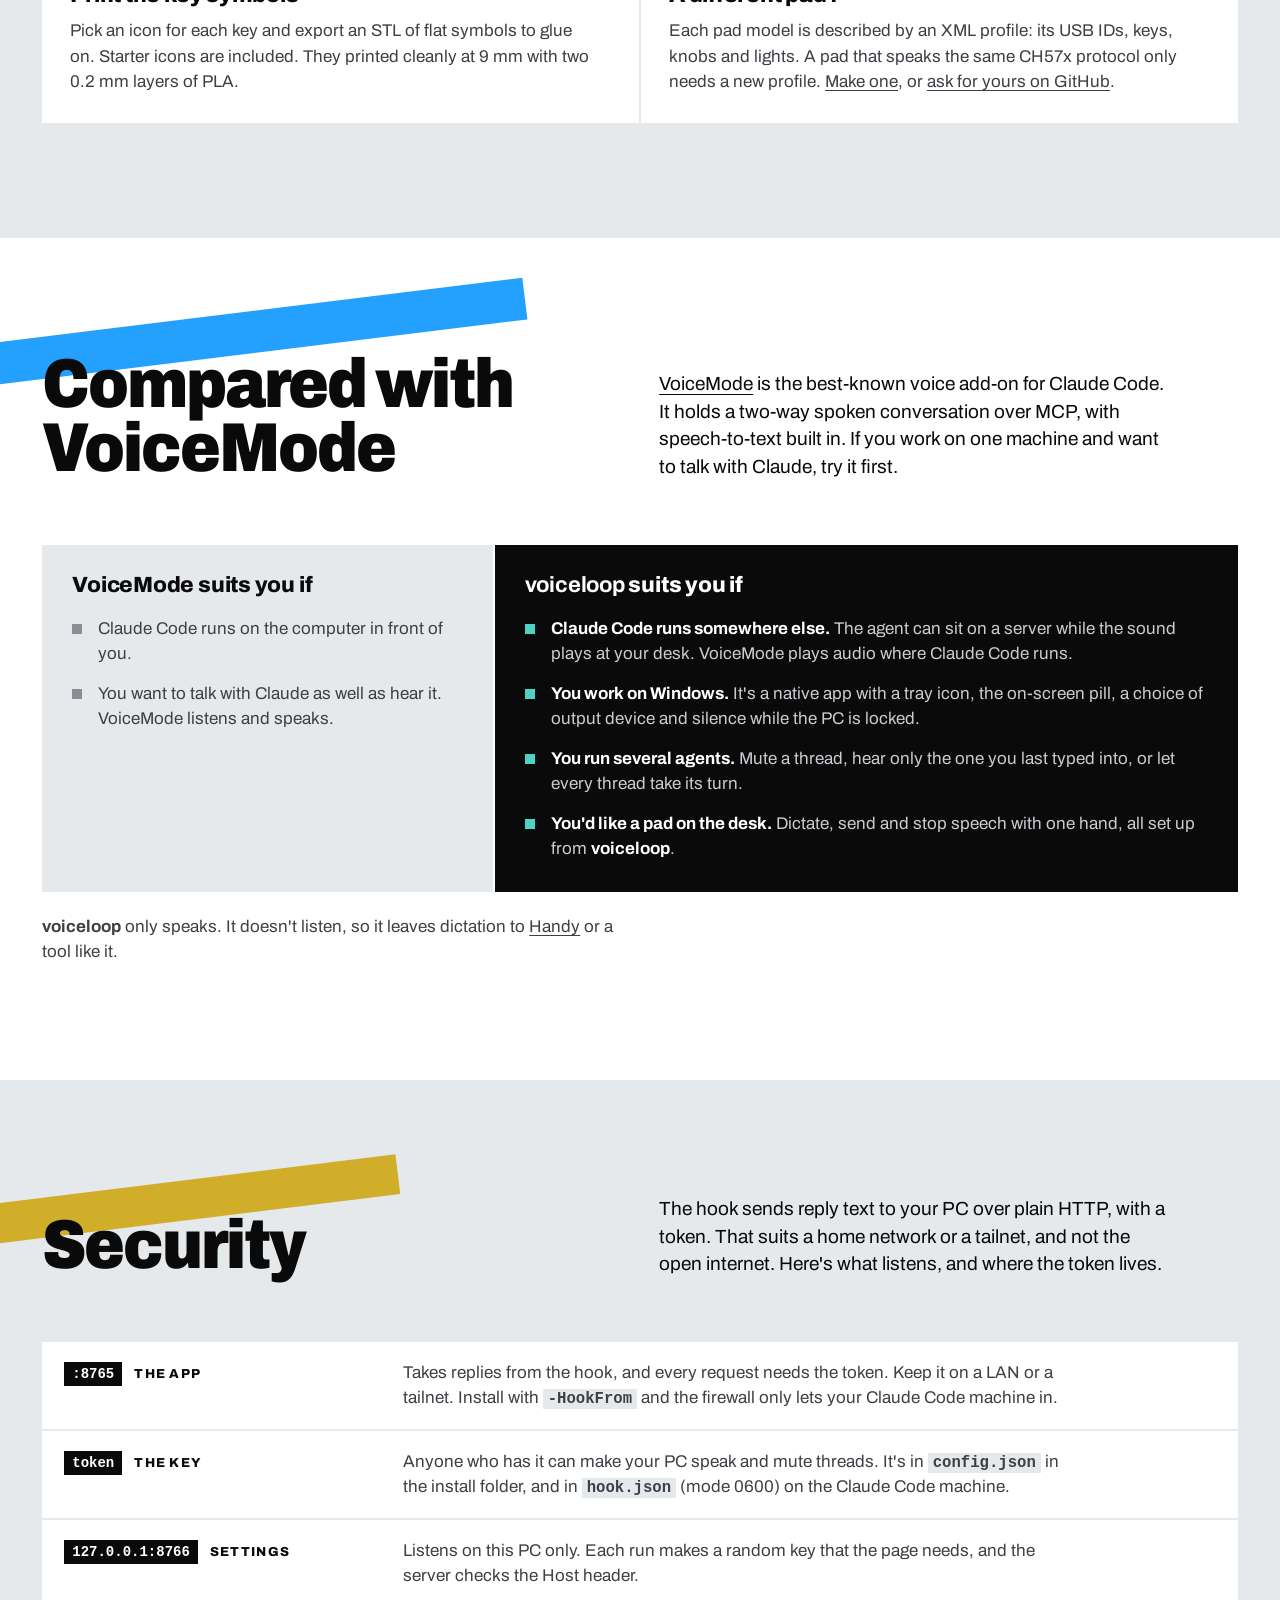
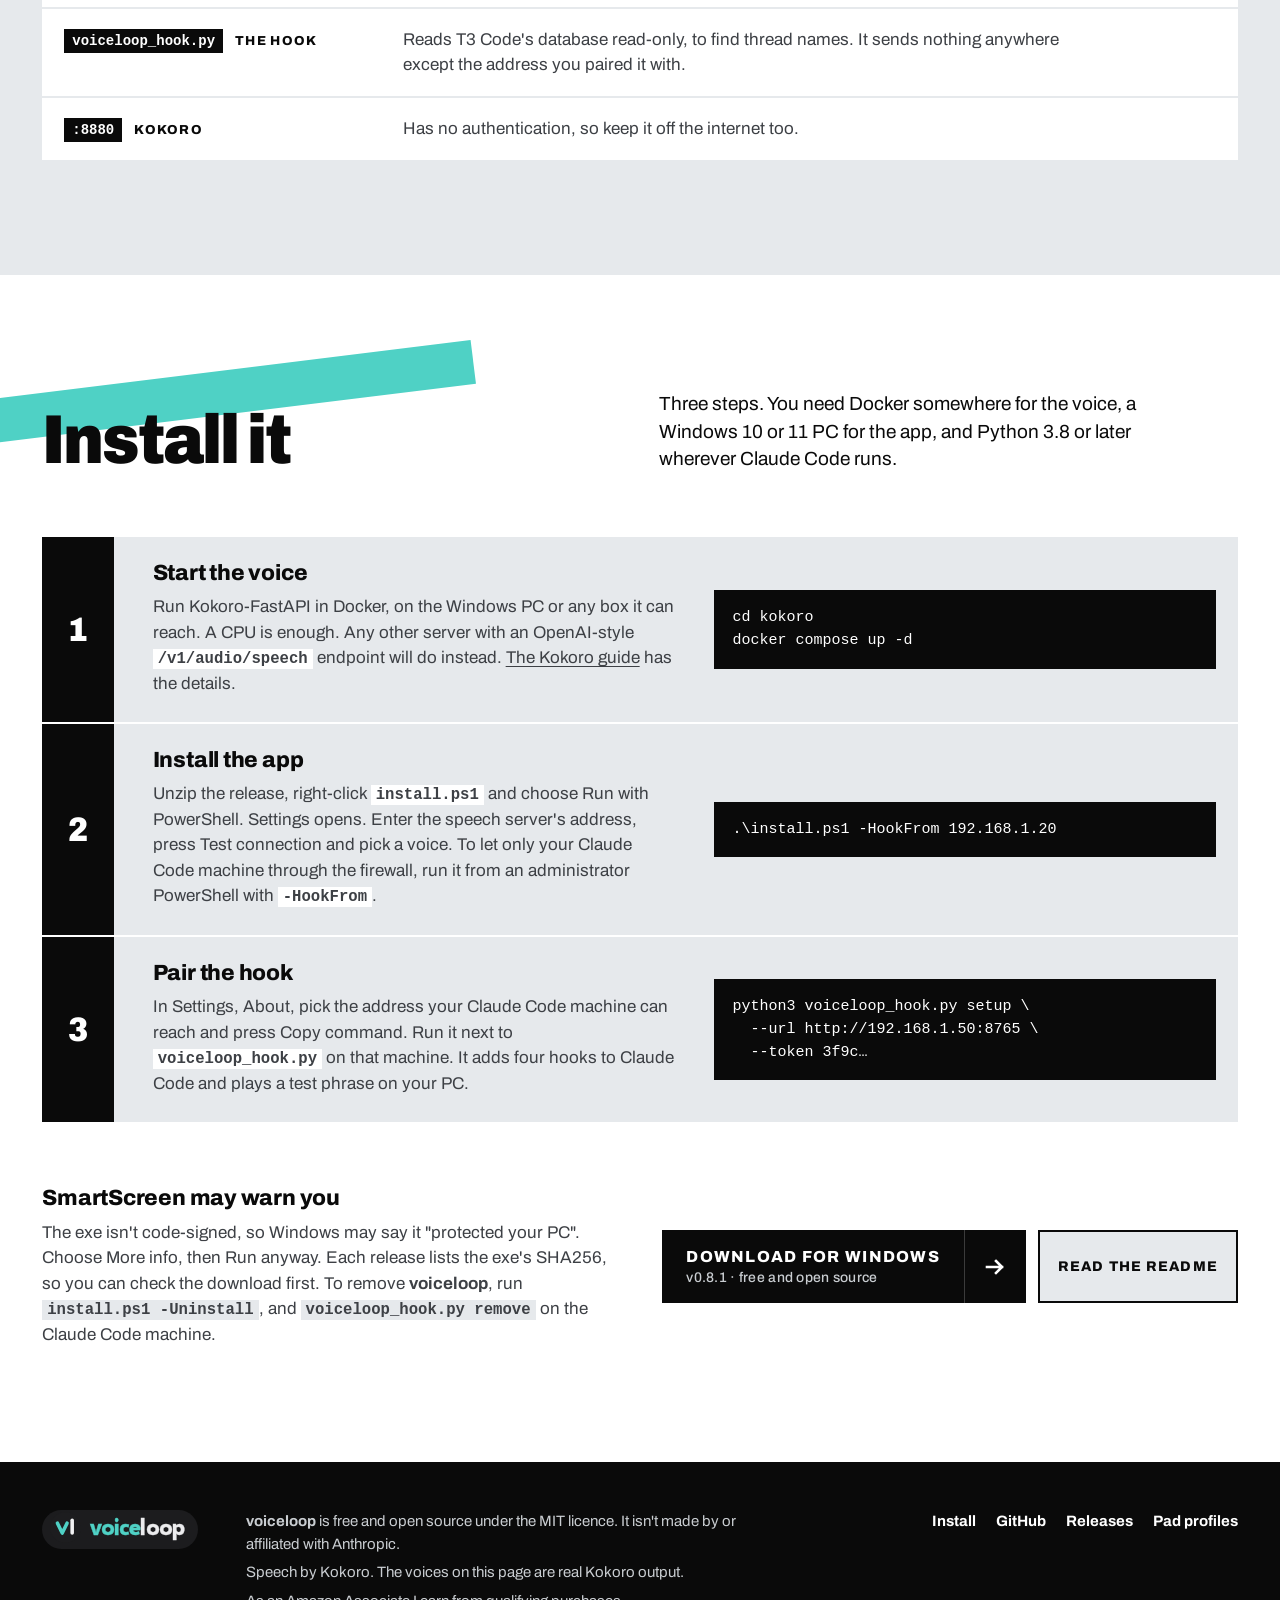
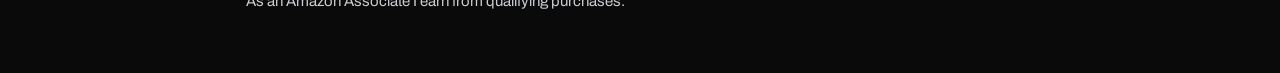
==== commit f2efdb14: "docs(site): record the design system and the finish review DESIGN.md and .impeccable/design.json des" ====
--- a/site/index.html
+++ b/site/index.html
@@ -68,15 +68,15 @@
       <ol class="chain">
         <span class="wire" aria-hidden="true"></span>
         <li class="node">
+          <h3>The hook</h3>
           <span class="label where">Wherever Claude Code runs</span>
-          <h3>The hook</h3>
           <p>A small Python script. When Claude finishes a reply, asks a question or wants your approval, it sends the text to your PC.</p>
           <code>voiceloop_hook.py</code>
           <span class="meta">Linux, macOS or Windows · Python 3.8 or later</span>
         </li>
         <li class="node node-main">
+          <h3>The app</h3>
           <span class="label where">Your Windows PC</span>
-          <h3>The app</h3>
           <p>Plays the speech, shows the pill and chimes. Only the thread you last typed into speaks, and it stays quiet while the PC is locked.</p>
           <div class="vlpill idle" data-who="how" data-idle="off" role="group" aria-label="The pill for the demo below">
             <div class="r1"><span class="dot"></span><span class="name">fix the login bug</span><button class="mute" type="button">Mute thread</button><button class="x" type="button" aria-label="Stop speech"><svg viewBox="0 0 12 12" aria-hidden="true"><path d="M2 2l8 8M10 2l-8 8" fill="none" stroke="currentColor" stroke-width="1.7" stroke-linecap="round"/></svg></button></div>
@@ -86,8 +86,8 @@
           <span class="meta">Windows 10 or 11 · one 9 MB file</span>
         </li>
         <li class="node">
+          <h3>The voice</h3>
           <span class="label where">Any box with Docker</span>
-          <h3>The voice</h3>
           <p>Kokoro turns the text into speech. A CPU is enough, and it can run on the same PC.</p>
           <code>Kokoro-FastAPI</code>
           <span class="meta">About 2 GB of memory</span>
--- a/site/assets/site.css
+++ b/site/assets/site.css
@@ -121,7 +121,7 @@
 .packet { position: absolute; z-index: 0; left: 0; top: 0; width: 64px; height: 14px; margin: -7px 0 0 -32px; background: var(--c, var(--teal)); opacity: 0; pointer-events: none; }
 .node { position: relative; z-index: 1; display: flex; flex-direction: column; gap: 10px; padding: 26px 26px 24px; background: var(--grey); transition: box-shadow .25s, transform .25s cubic-bezier(.2, .8, .2, 1); }
 .node p { margin: 0; color: var(--ink-2); }
-.node .where { color: var(--ink-2); }
+.node .where { margin-top: -4px; color: var(--ink-2); }
 .node code { align-self: flex-start; padding: 6px 9px; background: var(--white); }
 .node .meta { font-size: 14px; color: var(--ink-2); }
 .node.lit { box-shadow: inset 0 -8px 0 var(--c, var(--teal)); }
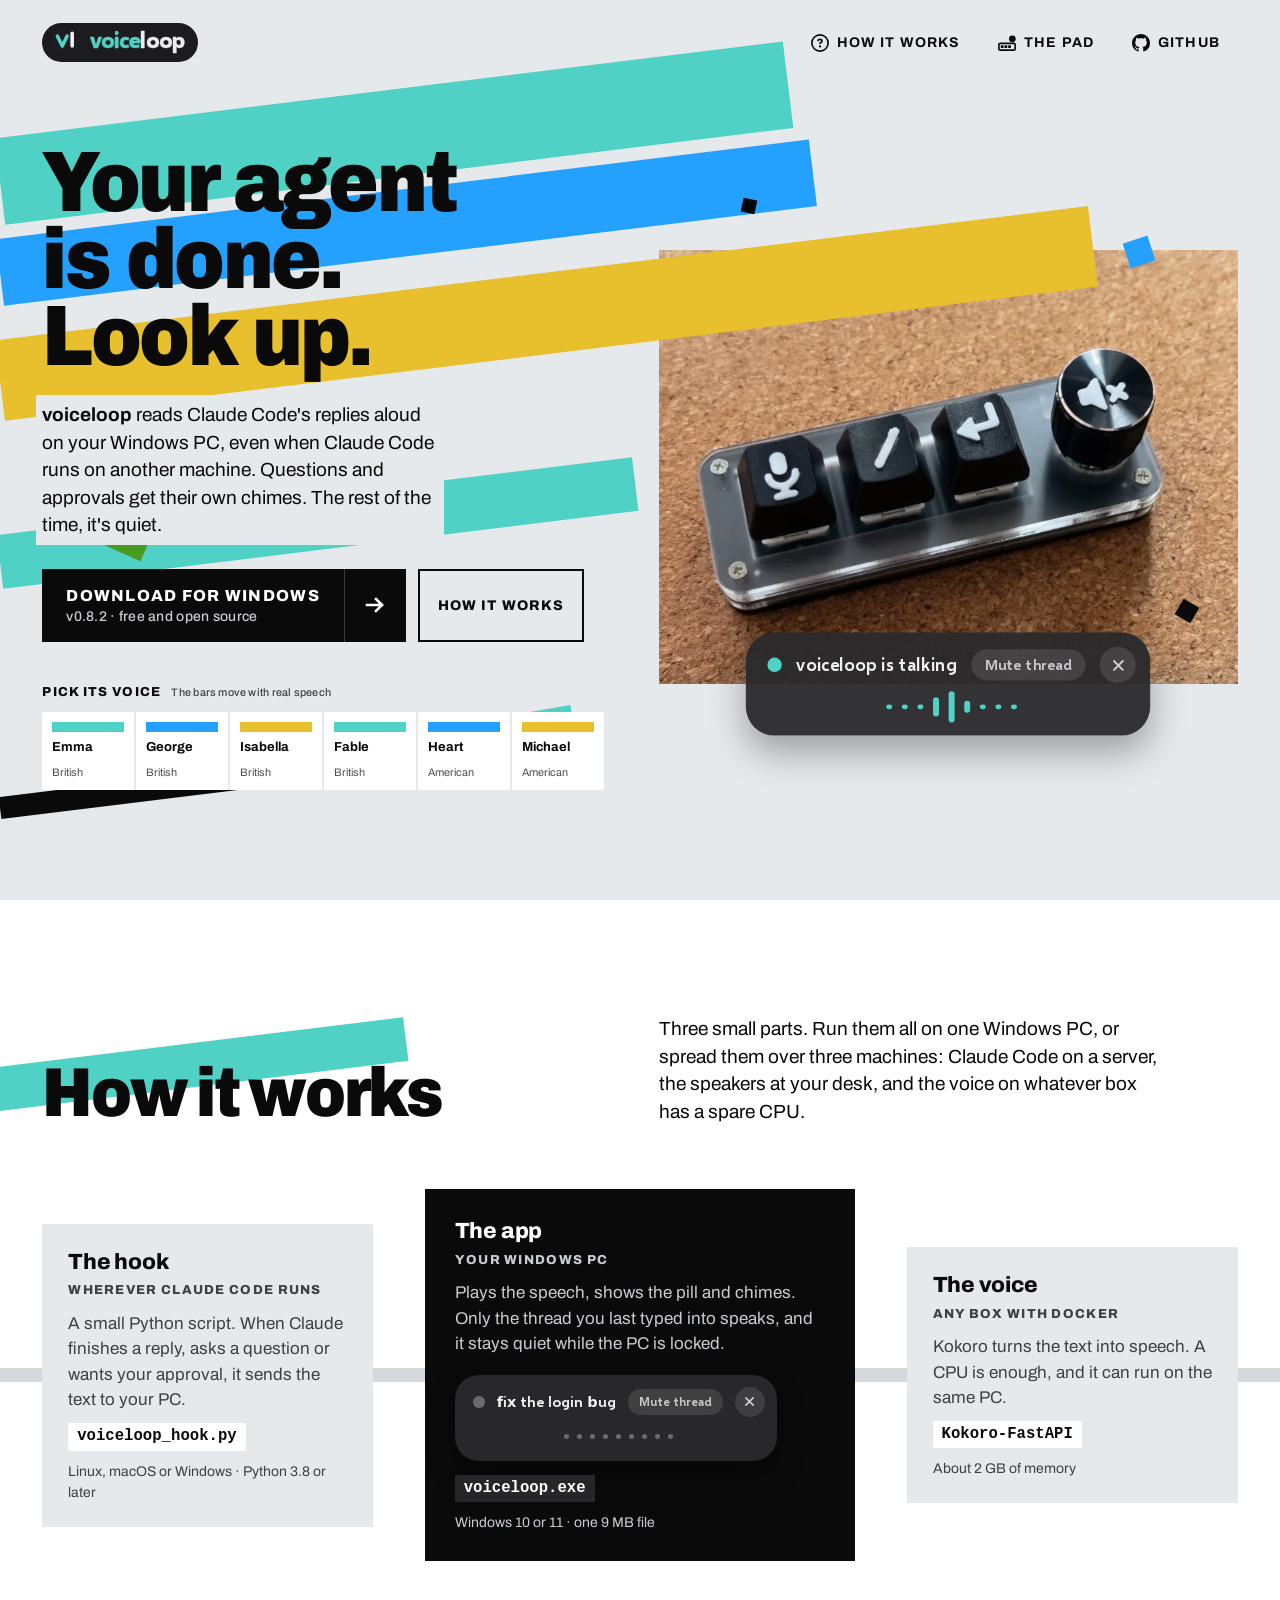
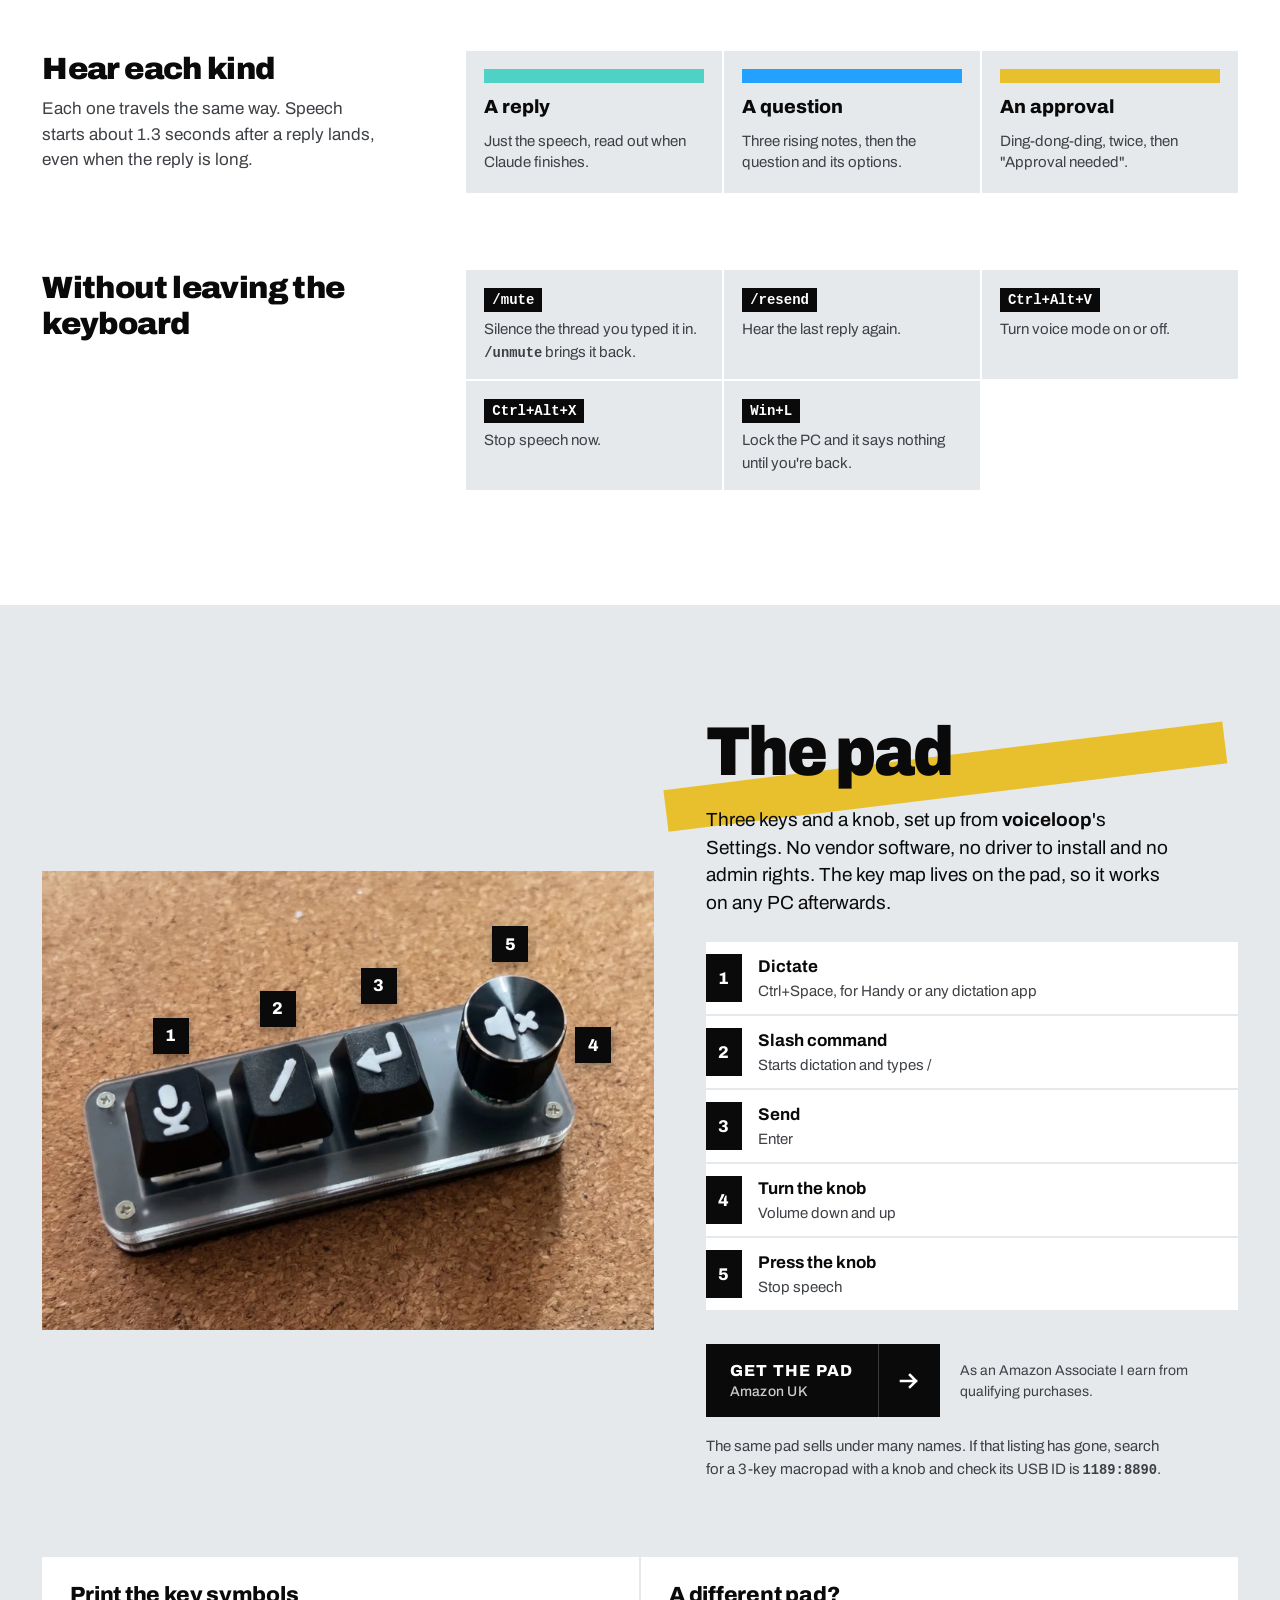
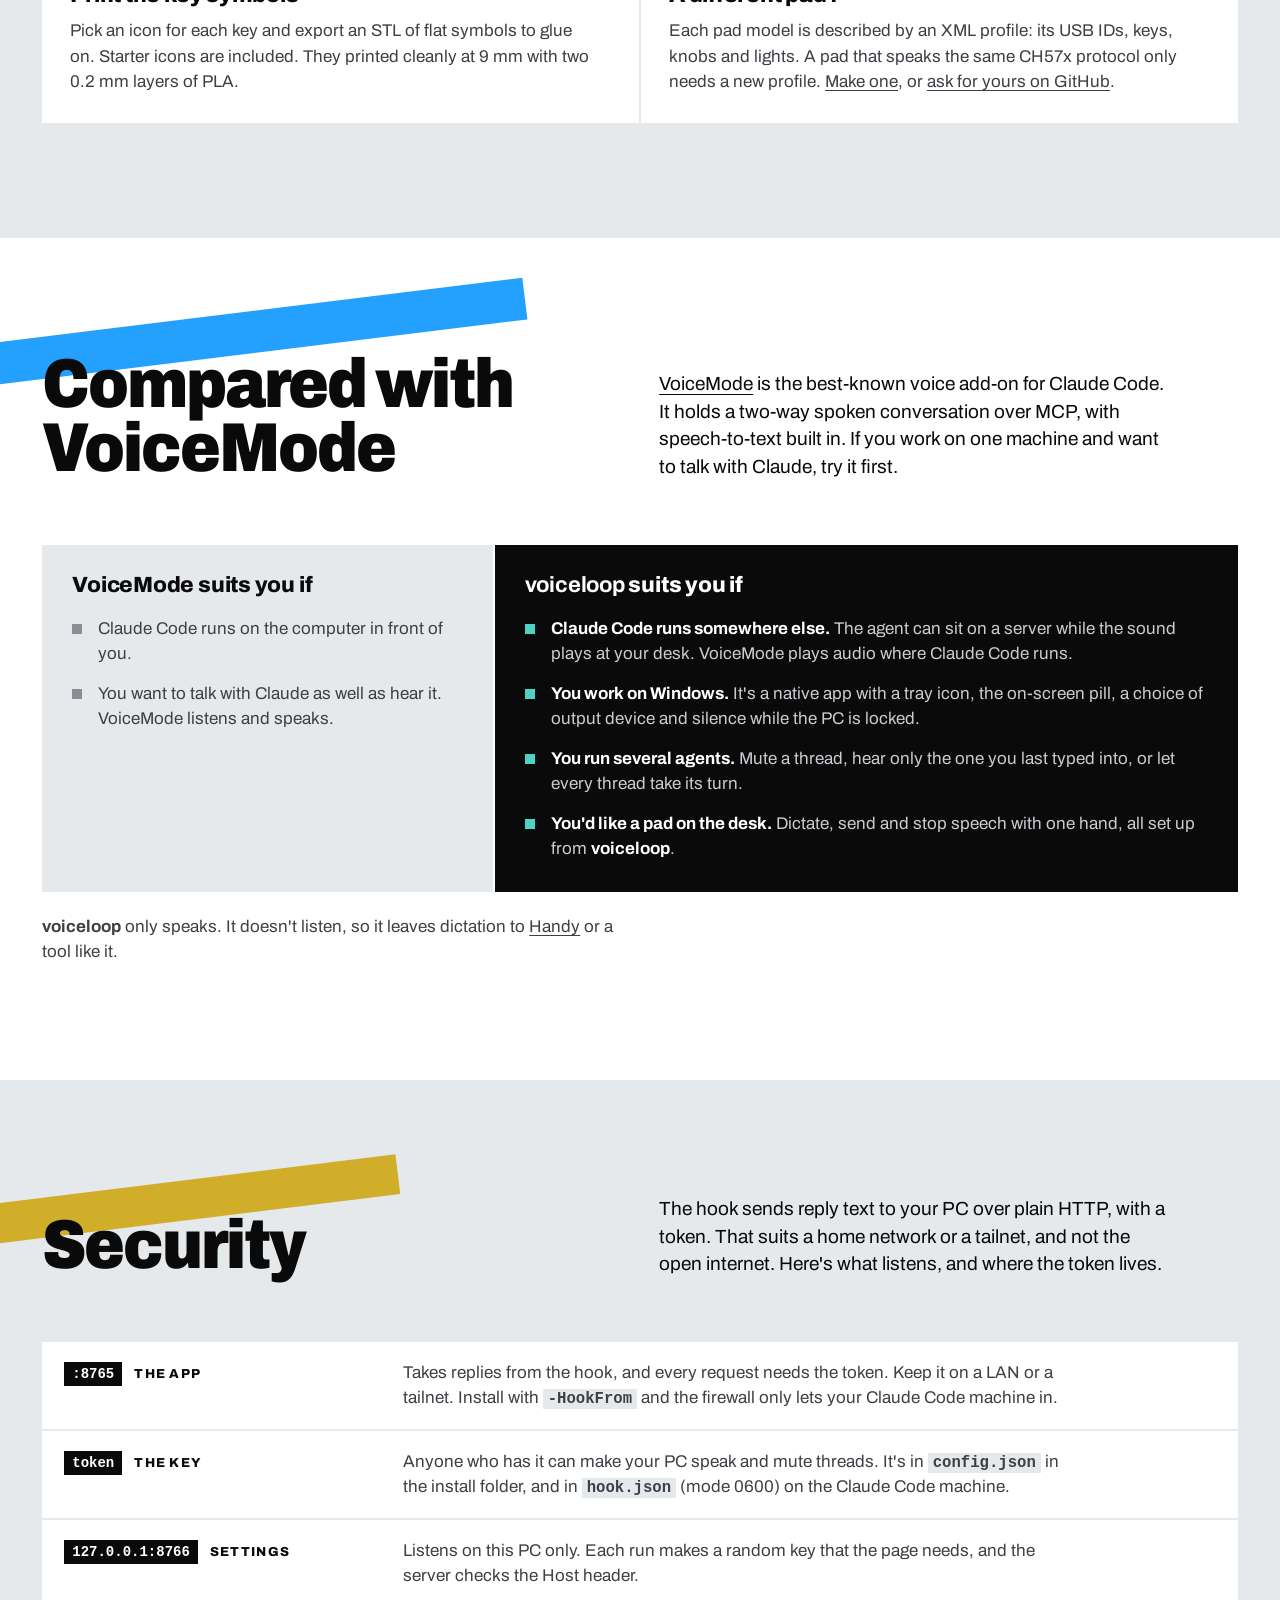
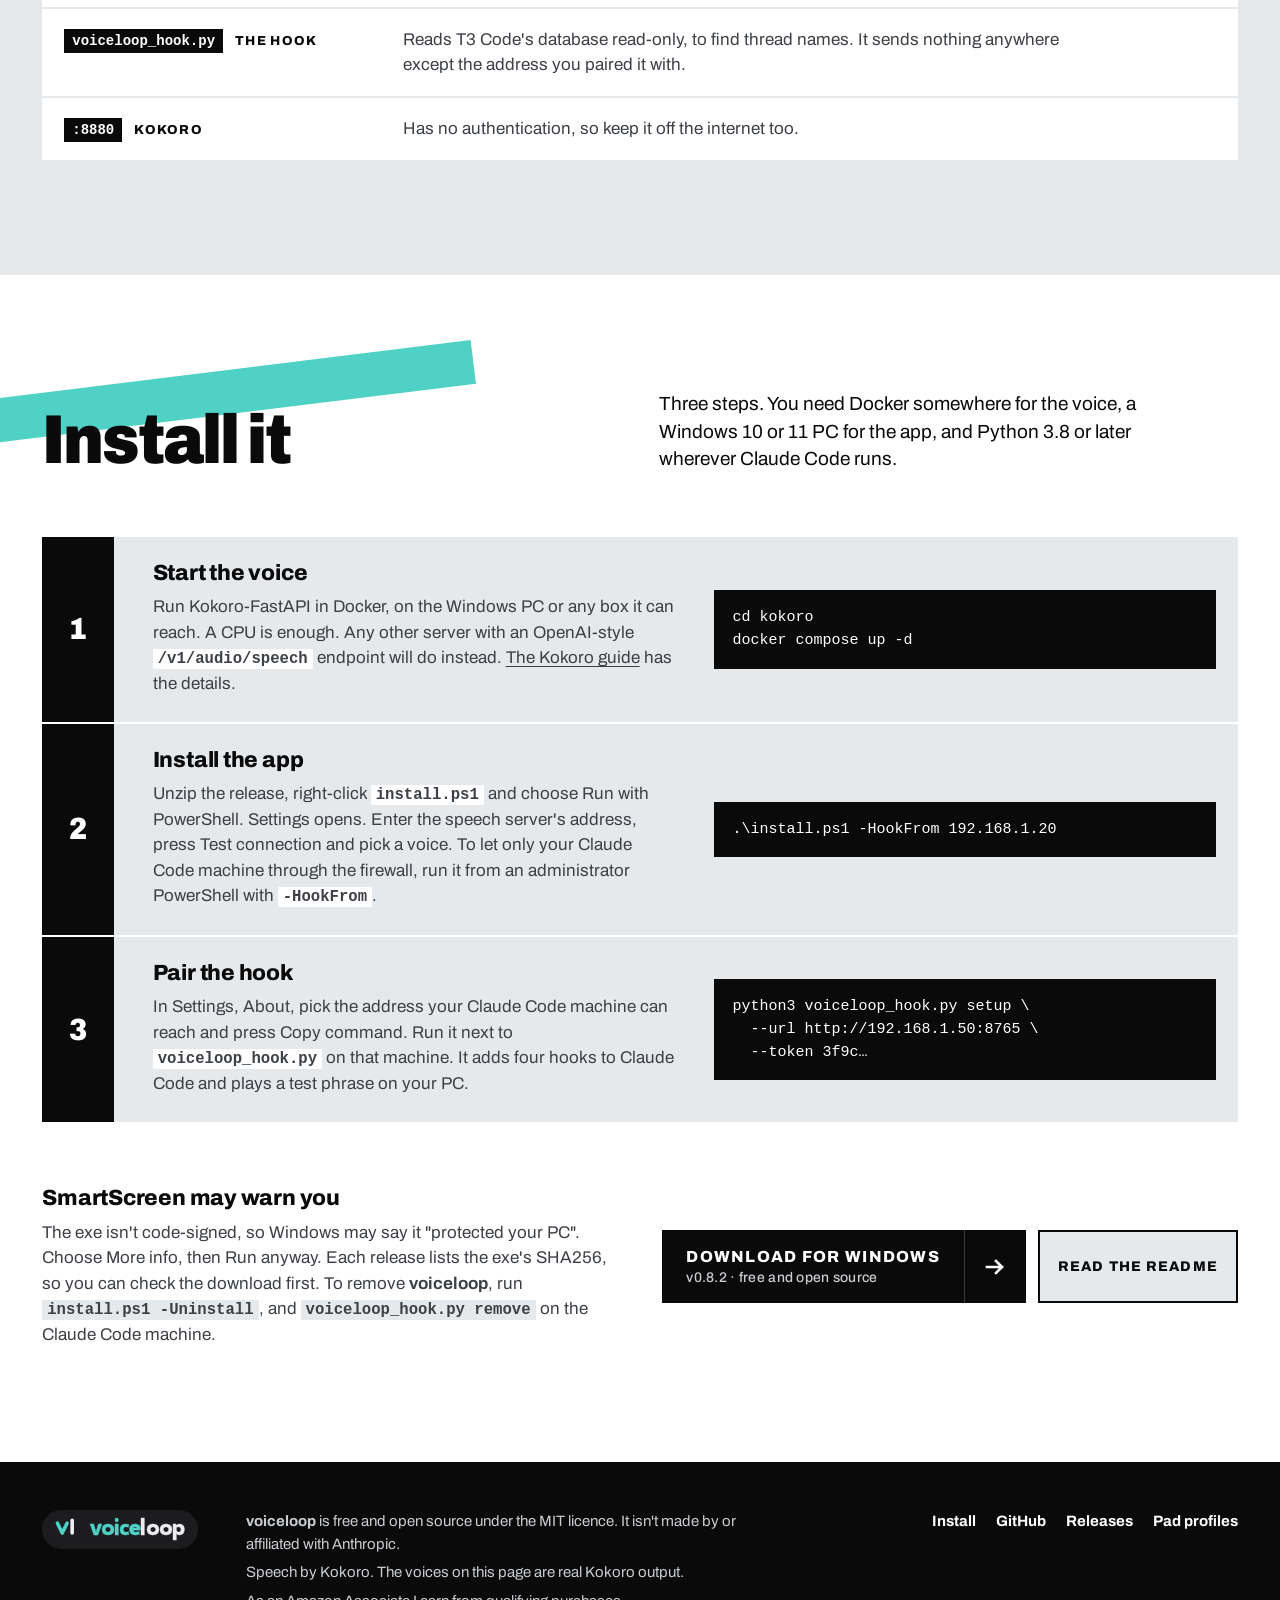
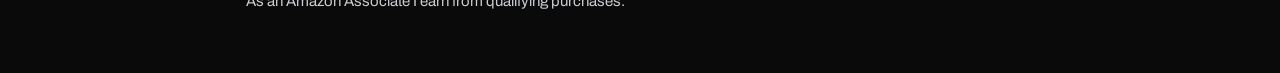
==== commit 5e9b6010: "chore: release 0.8.2 Version 0.8.2, dated changelog, the Download labels on the site, the updated sc" ====
--- a/site/index.html
+++ b/site/index.html
@@ -39,7 +39,7 @@
         <h1 id="hero-h"><span>Your agent</span><span>is done.</span><span>Look up.</span></h1>
         <p><b>voiceloop</b> reads Claude Code's replies aloud on your Windows PC, even when Claude Code runs on another machine. Questions and approvals get their own chimes. The rest of the time, it's quiet.</p>
         <div class="ctas">
-          <a class="do" href="https://github.com/Tombo1001/voiceloop/releases/latest"><span>Download for Windows<small>v0.8.1 · free and open source</small></span><i><svg viewBox="0 0 22 22" aria-hidden="true"><path d="M3 11h15m-6-6 6 6-6 6" fill="none" stroke="#fff" stroke-width="2.6" stroke-linecap="square"/></svg></i></a>
+          <a class="do" href="https://github.com/Tombo1001/voiceloop/releases/latest"><span>Download for Windows<small>v0.8.2 · free and open source</small></span><i><svg viewBox="0 0 22 22" aria-hidden="true"><path d="M3 11h15m-6-6 6 6-6 6" fill="none" stroke="#fff" stroke-width="2.6" stroke-linecap="square"/></svg></i></a>
           <a class="ghost" href="#how">How it works</a>
         </div>
         <div class="voices" role="group" aria-labelledby="voices-h"><span id="voices-h">Pick its voice<small>The bars move with real speech</small></span><div class="voice-list" id="voice-list"></div></div>
@@ -250,7 +250,7 @@
           <p>The exe isn't code-signed, so Windows may say it "protected your PC". Choose More info, then Run anyway. Each release lists the exe's SHA256, so you can check the download first. To remove <b>voiceloop</b>, run <code>install.ps1 -Uninstall</code>, and <code>voiceloop_hook.py remove</code> on the Claude Code machine.</p>
         </div>
         <div class="ctas">
-          <a class="do" href="https://github.com/Tombo1001/voiceloop/releases/latest"><span>Download for Windows<small>v0.8.1 · free and open source</small></span><i><svg viewBox="0 0 22 22" aria-hidden="true"><path d="M3 11h15m-6-6 6 6-6 6" fill="none" stroke="#fff" stroke-width="2.6" stroke-linecap="square"/></svg></i></a>
+          <a class="do" href="https://github.com/Tombo1001/voiceloop/releases/latest"><span>Download for Windows<small>v0.8.2 · free and open source</small></span><i><svg viewBox="0 0 22 22" aria-hidden="true"><path d="M3 11h15m-6-6 6 6-6 6" fill="none" stroke="#fff" stroke-width="2.6" stroke-linecap="square"/></svg></i></a>
           <a class="ghost" href="https://github.com/Tombo1001/voiceloop#readme">Read the README</a>
         </div>
       </div>
--- a/site/assets/site.css
+++ b/site/assets/site.css
@@ -205,7 +205,7 @@
 .install { background: var(--white); }
 .steps { list-style: none; margin: 0; padding: 0; display: grid; gap: 2px; background: var(--white); }
 .steps li { display: grid; grid-template-columns: 72px minmax(0, 1fr) minmax(0, 1fr); gap: 0 clamp(20px, 3vw, 48px); background: var(--grey); }
-.steps .n { display: grid; place-items: center; background: var(--ink); color: var(--white); font-weight: 900; font-size: 34px; font-stretch: 88%; }
+.steps .n { display: grid; place-items: center; background: var(--ink); color: var(--white); font-weight: 900; font-size: clamp(26px, 2.4vw, 34px); font-stretch: 88%; }
 .steps .txt { padding: 24px 0 26px; }
 .steps .txt h3 { margin-bottom: 8px; }
 .steps .txt p { margin: 0; max-width: 58ch; color: var(--ink-2); }
@@ -221,7 +221,7 @@
 /* Pad-profile namespace page (site/pad-profile/1/): a short Read page in the same world */
 .doc .top { max-width: var(--max); }
 .doc-head { position: relative; overflow: hidden; isolation: isolate; padding: clamp(40px, 6vw, 96px) 0 clamp(48px, 6vw, 88px); }
-.doc-head h1 { margin-bottom: 26px; font-size: clamp(52px, 6vw, 88px); }
+.doc-head h1 { margin-bottom: 26px; }
 .doc-head .lead { max-width: 62ch; margin: 0 0 32px; font-size: 19px; line-height: 1.5; }
 .doc-head .ns { display: inline-block; padding: 4px 8px; background: var(--ink); color: var(--white); font-size: .86em; overflow-wrap: anywhere; }
 .files { list-style: none; margin: 0; padding: 0; display: grid; grid-template-columns: repeat(2, minmax(0, 1fr)); gap: 2px; max-width: 980px; background: var(--grey); }
@@ -231,10 +231,10 @@
 .files a:hover { background: var(--ink); color: var(--white); }
 .files a:hover span { color: #c9cdd1; }
 .doc-body { padding: clamp(56px, 7vw, 104px) 0 clamp(72px, 9vw, 128px); background: var(--white); }
-.doc-body h2 { margin-bottom: clamp(28px, 4vw, 48px); font-size: clamp(36px, 4.2vw, 60px); }
+.doc-body h2 { margin-bottom: clamp(28px, 4vw, 48px); }
 .doc-steps { list-style: none; margin: 0; padding: 0; display: grid; gap: 2px; max-width: 980px; background: var(--white); counter-reset: step; }
 .doc-steps li { position: relative; padding: 18px 22px 20px 78px; background: var(--grey); color: var(--ink-2); counter-increment: step; }
-.doc-steps li::before { content: counter(step); position: absolute; left: 0; top: 0; bottom: 0; width: 56px; display: grid; place-items: center; background: var(--ink); color: var(--white); font-weight: 900; font-size: 24px; font-stretch: 88%; }
+.doc-steps li::before { content: counter(step); position: absolute; left: 0; top: 0; bottom: 0; width: 56px; display: grid; place-items: center; background: var(--ink); color: var(--white); font-weight: 900; font-size: clamp(26px, 2.4vw, 34px); font-stretch: 88%; }
 .doc-steps li > b:first-child { color: var(--ink); }
 .doc-steps code, .doc-note code { padding: 1px 5px; background: var(--white); }
 .doc-note { max-width: 980px; margin-top: clamp(32px, 4vw, 56px); padding: 24px 26px 26px; background: var(--ink); color: #c9cdd1; }
@@ -271,12 +271,11 @@
   .vs-them, .vs-us { padding: 24px 22px 26px; }
   .facts div { grid-template-columns: minmax(0, 1fr); padding: 16px 18px; }
   .steps li { grid-template-columns: 52px minmax(0, 1fr); gap: 0 16px; }
-  .steps .n { font-size: 26px; }
   .steps .txt { padding: 20px 18px 22px 0; }
   /* The command runs the full width under the number, one ink block */
   .steps pre { grid-column: 1 / -1; margin: 0; padding: 14px 16px 16px; font-size: 13px; }
   .files { grid-template-columns: minmax(0, 1fr); }
   .doc-steps li { padding: 16px 18px 18px 64px; }
-  .doc-steps li::before { width: 46px; font-size: 20px; }
+  .doc-steps li::before { width: 46px; }
   .foot .wrap { grid-template-columns: minmax(0, 1fr); }
 }
